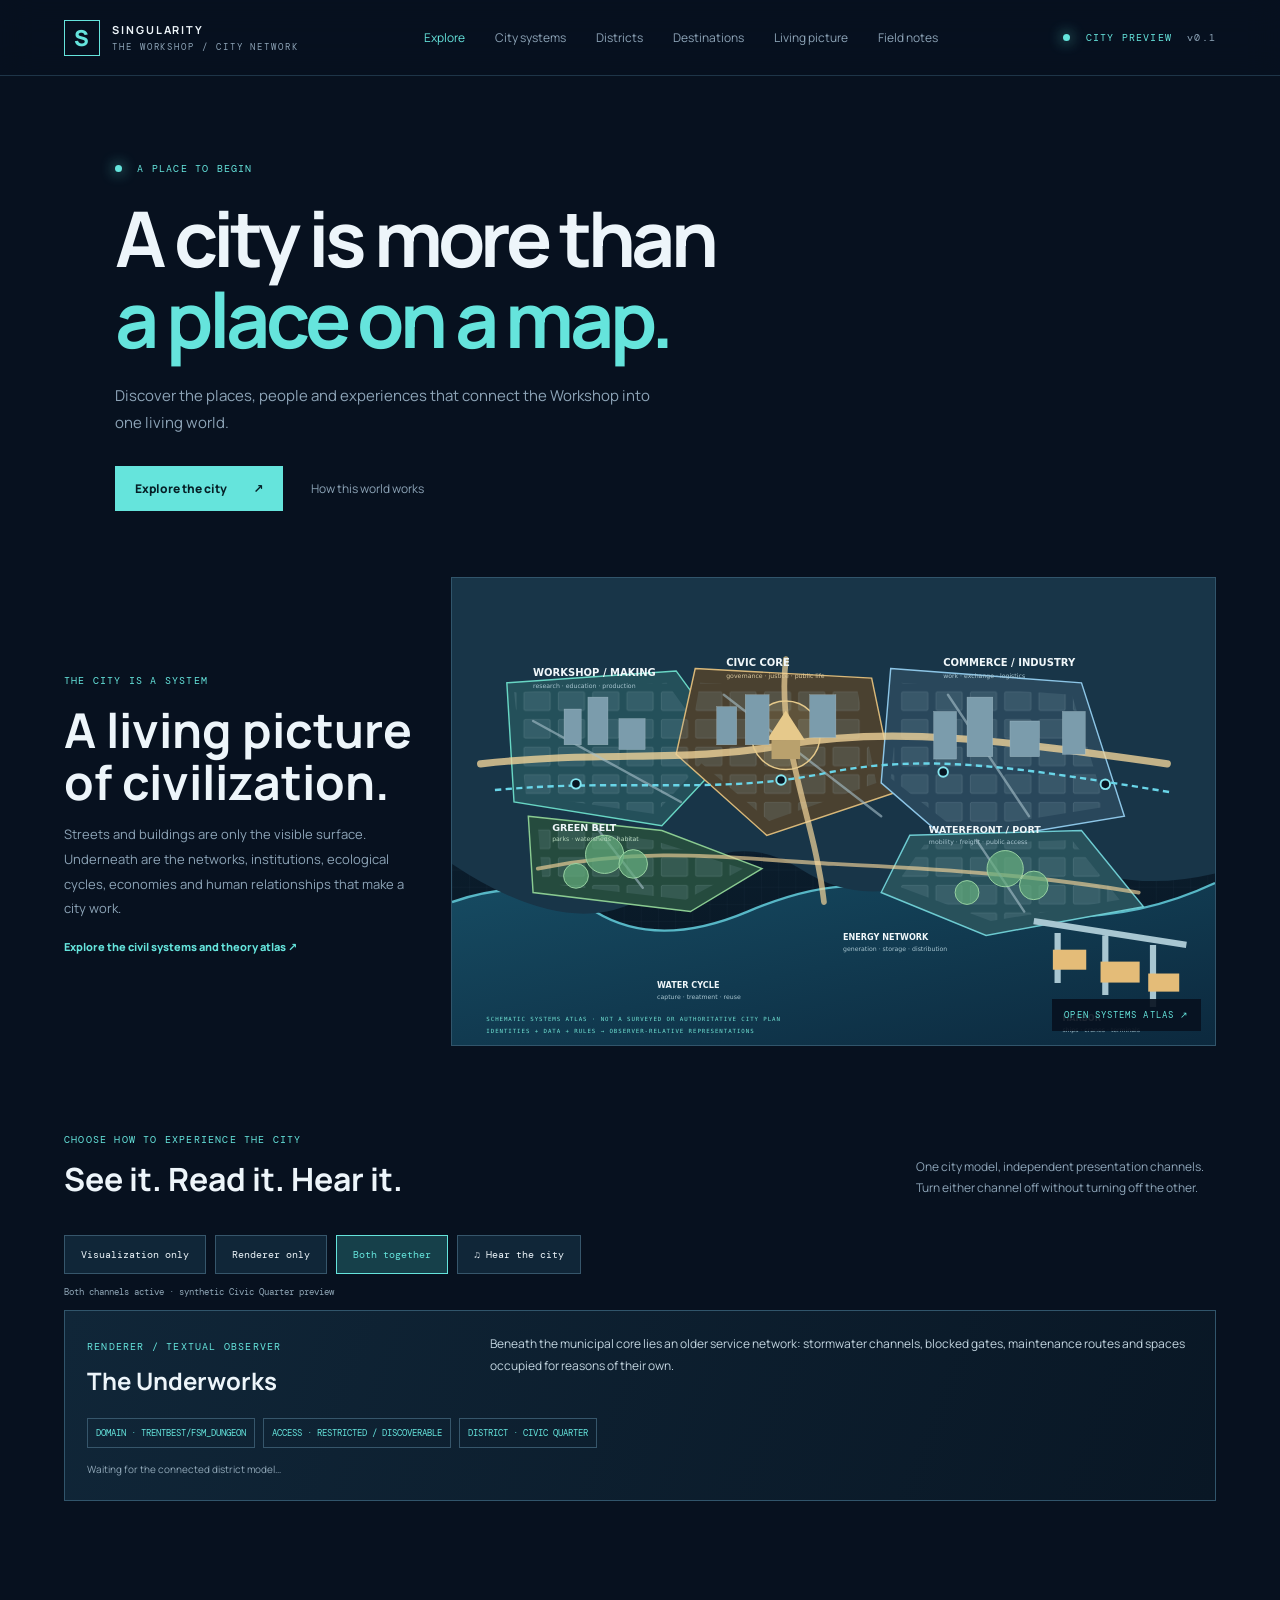
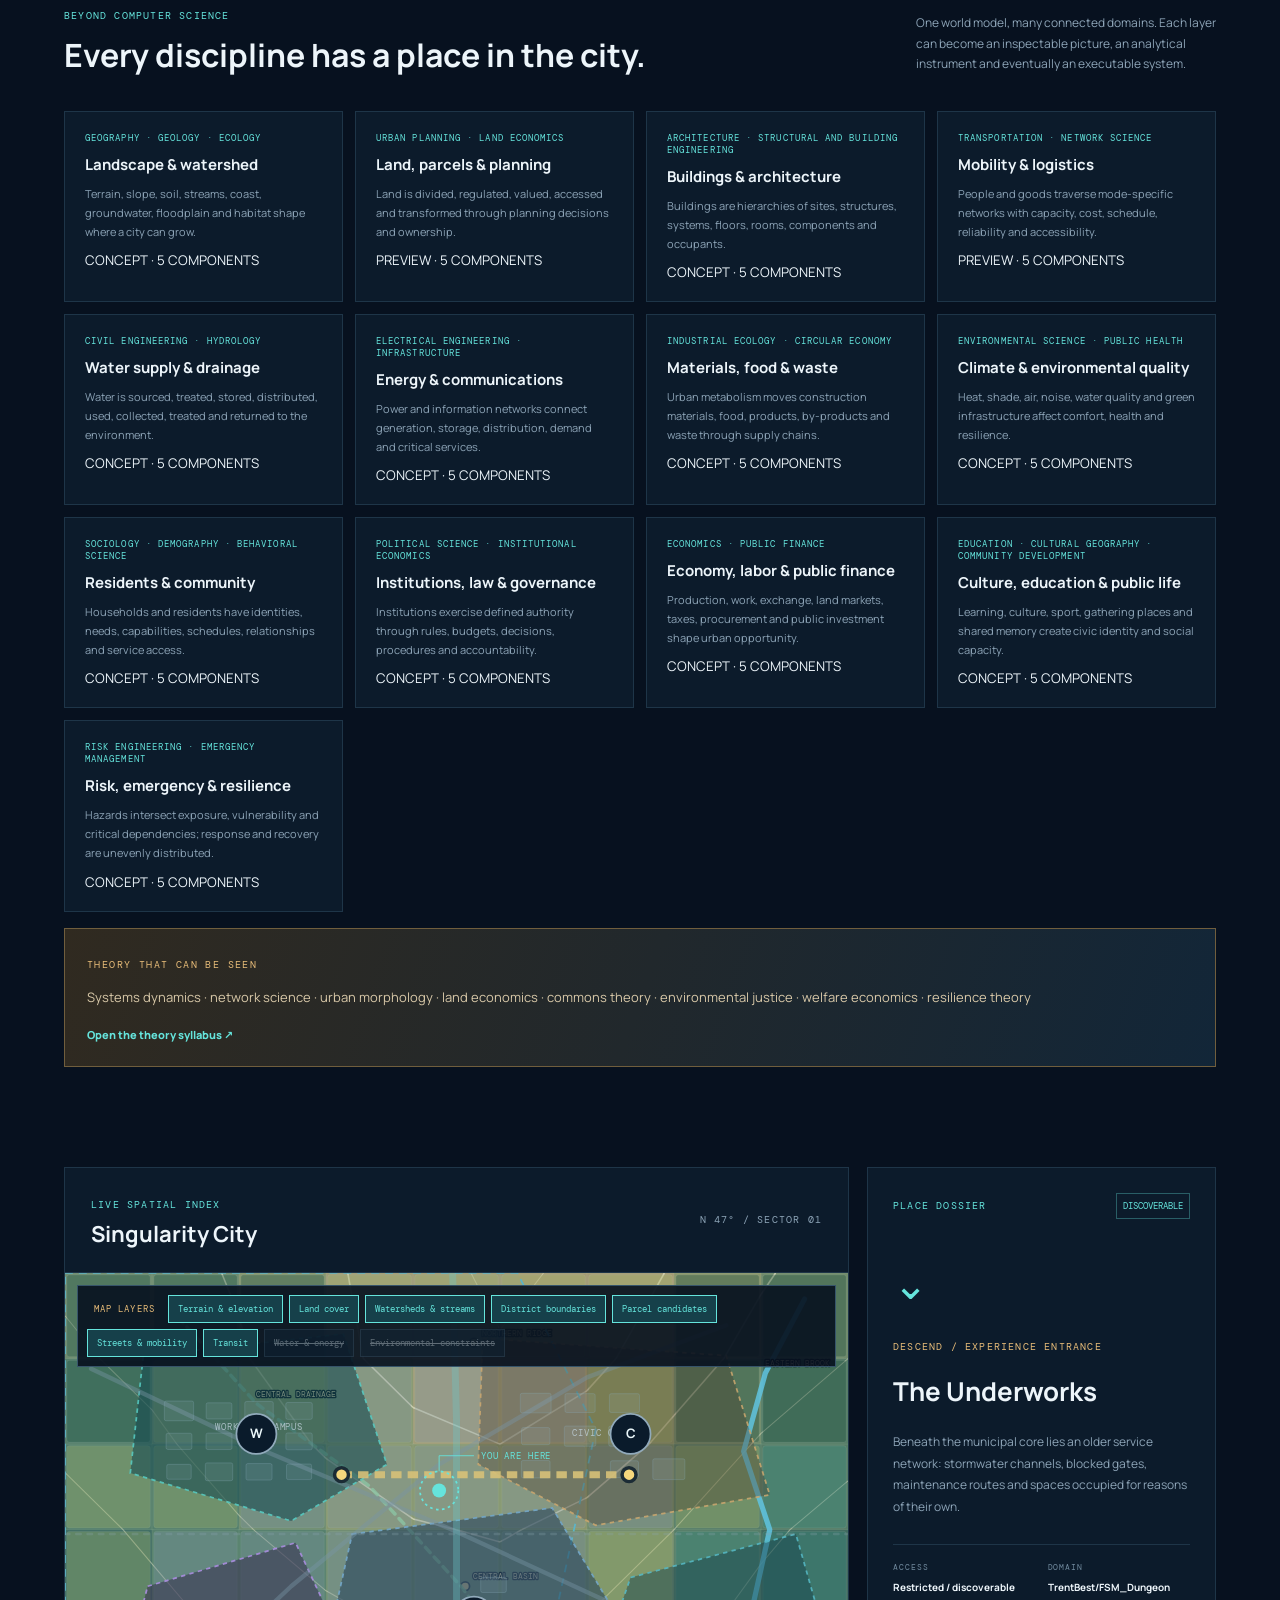
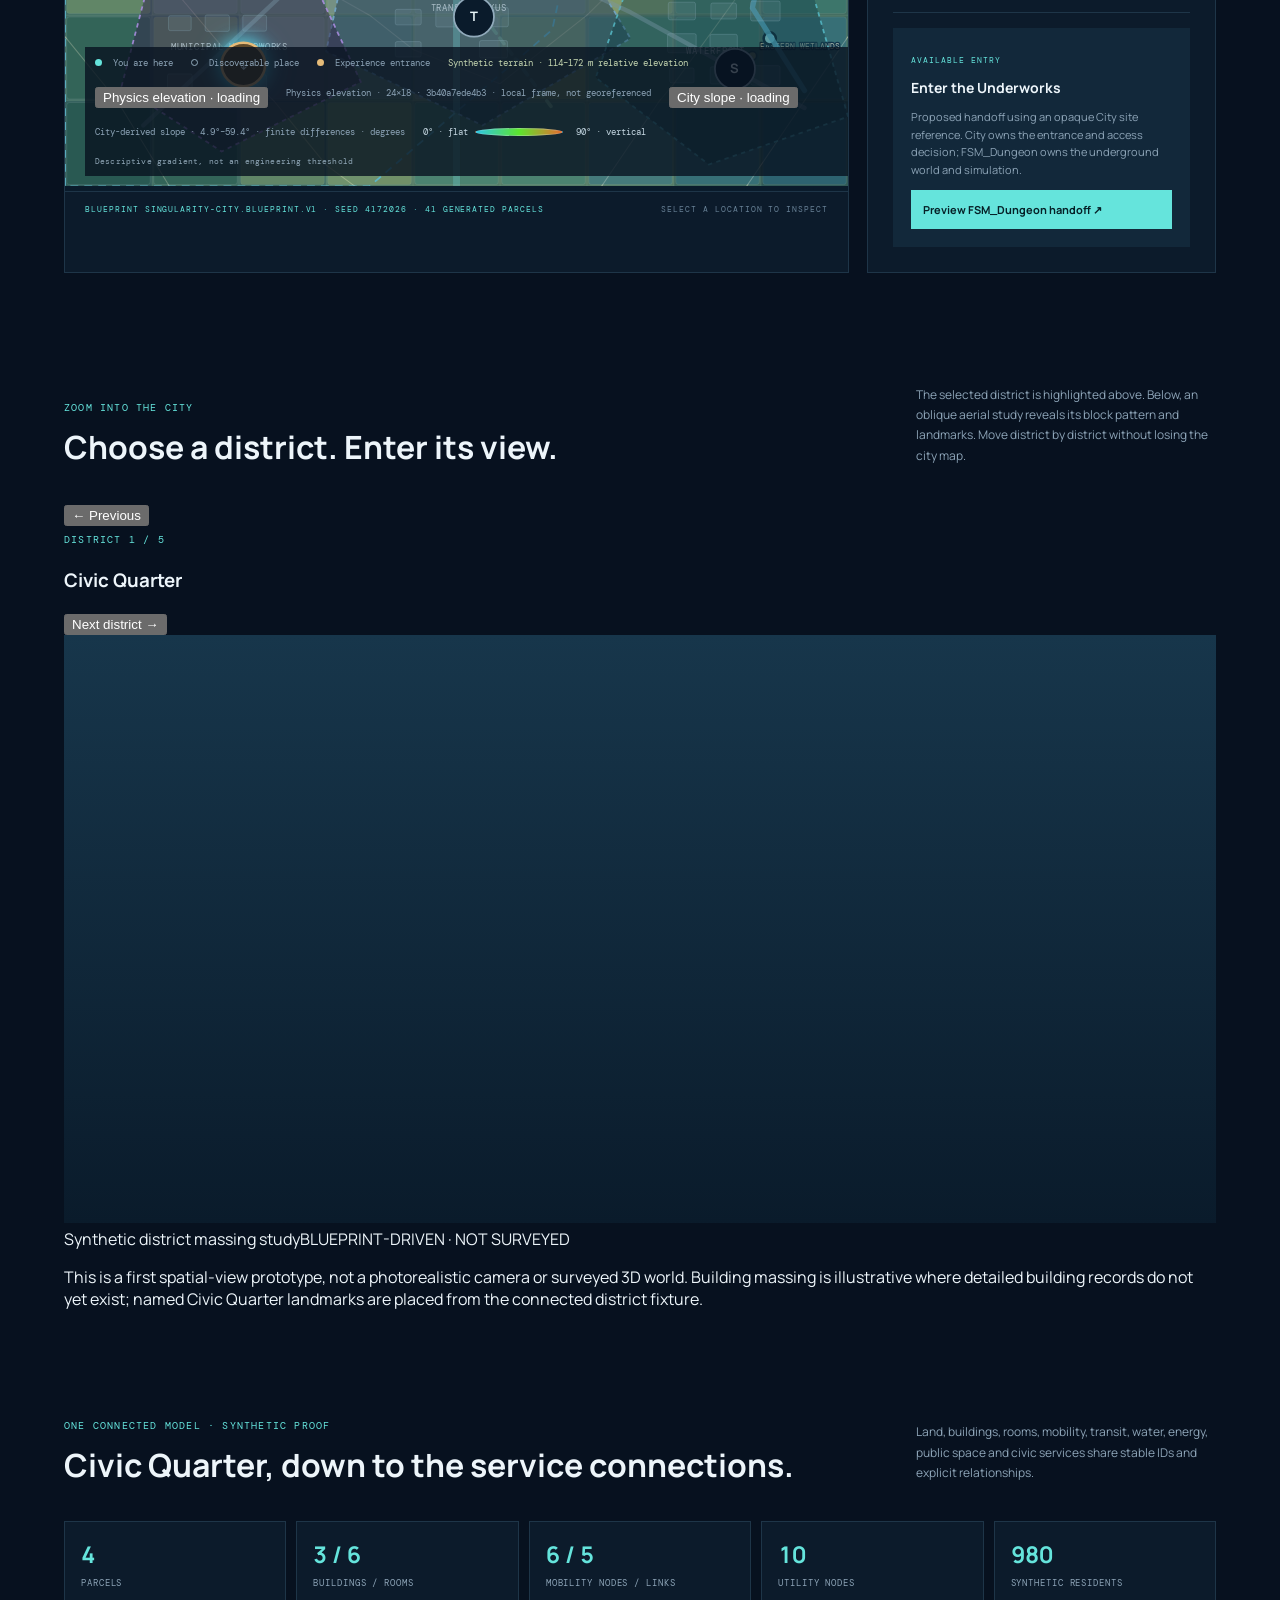
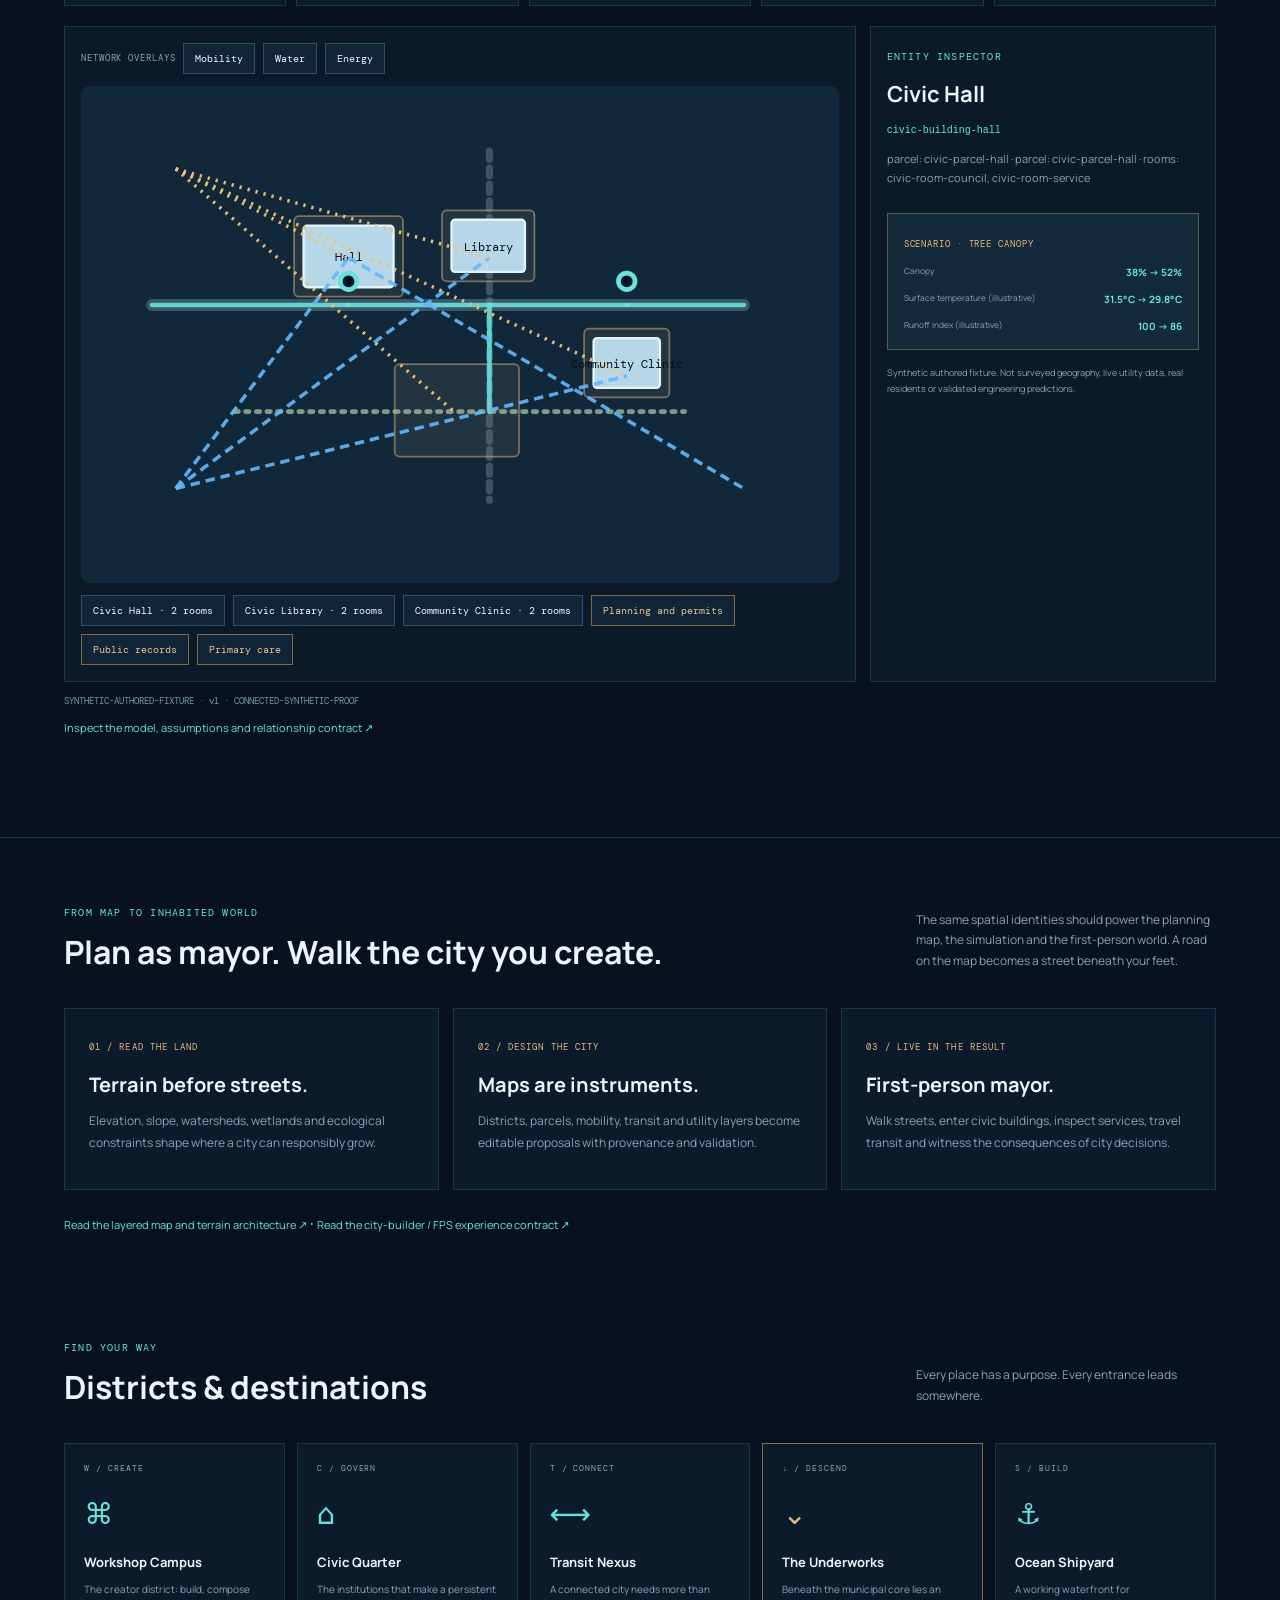
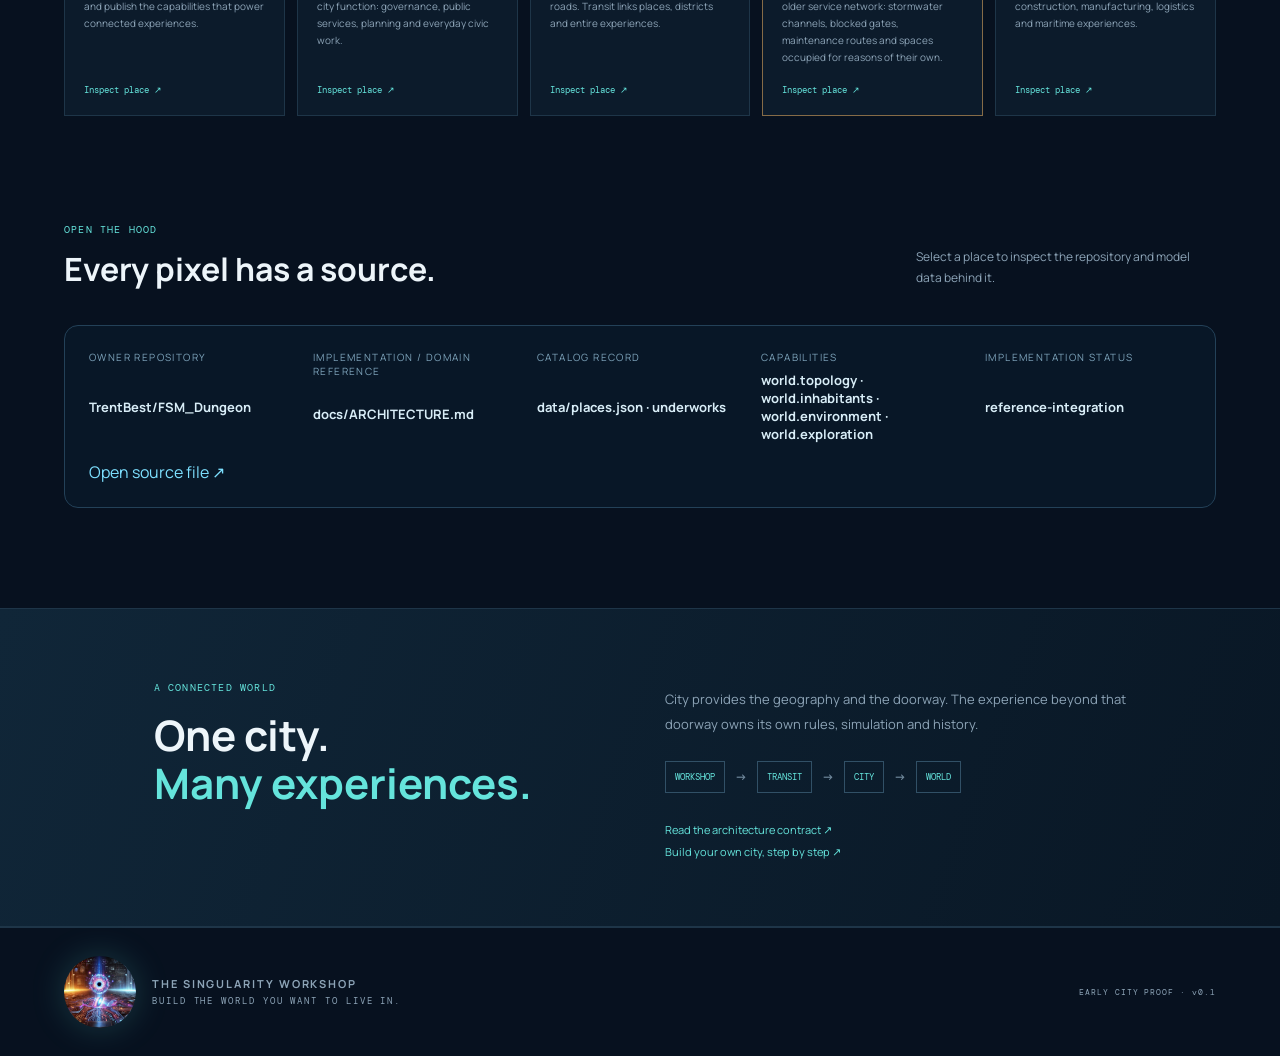
==== index.html @ a17009ef "Add district drill-down scene surface" ====
<!doctype html>
<html lang="en">
<head>
  <meta charset="utf-8">
  <meta name="viewport" content="width=device-width, initial-scale=1">
  <meta name="theme-color" content="#07111f">
  <meta name="description" content="Explore Singularity City: a living spatial front door to The Singularity Workshop.">
  <title>Singularity City | The Singularity Workshop</title>
  <link rel="stylesheet" href="assets/css/city.css">
</head>
<body>
  <header class="topbar">
    <a class="brand" href="#city" aria-label="Singularity City home">
      <span class="brand-mark">S</span><span><strong>SINGULARITY</strong><small>THE WORKSHOP / CITY NETWORK</small></span>
    </a>
    <nav aria-label="Primary navigation"><a class="active" href="#city">Explore</a><a href="#systems">City systems</a><a href="#districts">Districts</a><a href="#destinations">Destinations</a><a href="docs/LIVING_PICTURE.md">Living picture</a><a href="thinking.html">Field notes</a></nav>
    <div class="network-state"><i></i> CITY PREVIEW <span>v0.1</span></div>
  </header>

  <main id="city">
    <section class="hero">
      <div class="eyebrow"><span></span> A PLACE TO BEGIN</div>
      <h1>A city is more than<br><em>a place on a map.</em></h1>
      <p>Discover the places, people and experiences that connect the Workshop into one living world.</p>
      <div class="hero-actions"><a class="primary" href="#districts">Explore the city <b>↗</b></a><a class="quiet" href="#how-it-works">How this world works</a></div>
    </section>

    <section class="atlas-section" aria-labelledby="atlas-title">
      <div class="atlas-copy"><span class="eyebrow">THE CITY IS A SYSTEM</span><h2 id="atlas-title">A living picture of civilization.</h2><p>Streets and buildings are only the visible surface. Underneath are the networks, institutions, ecological cycles, economies and human relationships that make a city work.</p><a href="docs/CIVIL_SYSTEMS_AND_CITY_THEORY.md">Explore the civil systems and theory atlas ↗</a></div>
      <a class="atlas-art" href="assets/images/living-city-atlas.svg"><img src="assets/images/living-city-atlas.svg" alt="Conceptual systems atlas showing civic, workshop, commerce, greenbelt, waterfront, transit, water and energy systems"><span>OPEN SYSTEMS ATLAS ↗</span></a>
    </section>


    <section class="experience-console section" aria-labelledby="experience-title">
      <div class="section-heading"><div><span class="eyebrow">CHOOSE HOW TO EXPERIENCE THE CITY</span><h2 id="experience-title">See it. Read it. Hear it.</h2></div><p>One city model, independent presentation channels. Turn either channel off without turning off the other.</p></div>
      <div class="experience-controls" role="group" aria-label="Experience presentation mode">
        <button type="button" data-experience-mode="visualize" aria-pressed="false">Visualization only</button>
        <button type="button" data-experience-mode="renderer" aria-pressed="false">Renderer only</button>
        <button type="button" data-experience-mode="both" aria-pressed="true">Both together</button>
        <button type="button" id="city-audio-toggle" aria-pressed="false">♫ Hear the city</button>
      </div>
      <p class="experience-status" id="experience-status" aria-live="polite">Both channels active · synthetic Civic Quarter preview</p>
      <article class="renderer-output" id="renderer-output" aria-live="polite">
        <div><span class="eyebrow">RENDERER / TEXTUAL OBSERVER</span><h3 id="renderer-place-title">Central Arrival</h3></div>
        <p id="renderer-place-description">The Renderer describes the selected place and its relationships using the same City identities as the visual view.</p>
        <div class="renderer-facts"><span id="renderer-domain">DOMAIN · SINGULARITY CITY</span><span id="renderer-access">ACCESS · OPEN PUBLIC SPACE</span><span id="renderer-district">DISTRICT · CIVIC QUARTER</span></div>
        <p class="renderer-note" id="renderer-world-state">Waiting for the connected district model…</p>
      </article>
    </section>

    <section class="systems-section section" id="systems">
      <div class="section-heading"><div><span class="eyebrow">BEYOND COMPUTER SCIENCE</span><h2>Every discipline has a place in the city.</h2></div><p>One world model, many connected domains. Each layer can become an inspectable picture, an analytical instrument and eventually an executable system.</p></div>
      <div class="systems-grid" id="city-systems" aria-live="polite"><p>Loading city domain catalog…</p></div>
     <div class="theory-ribbon"><span>THEORY THAT CAN BE SEEN</span><p>Systems dynamics · network science · urban morphology · land economics · commons theory · environmental justice · welfare economics · resilience theory</p><a href="docs/CIVIL_SYSTEMS_AND_CITY_THEORY.md">Open the theory syllabus ↗</a></div>
    </section>

    <section class="city-layout" aria-label="City map and selected location">
      <div class="map-panel">
        <div class="map-head"><div><span class="eyebrow">LIVE SPATIAL INDEX</span><h2>Singularity City</h2></div><span class="map-coords">N 47° / SECTOR 01</span></div>
        <div class="map-canvas">
          <div class="map-grid"></div>
          <div class="map-layer-toolbar" id="map-layer-controls" aria-label="Toggle city map layers"><span>MAP LAYERS</span><button type="button" disabled>Loading layers…</button></div>
          <svg class="city-map" viewBox="0 0 900 590" role="img" aria-label="Illustrated map of Singularity City districts">
            <defs><pattern id="blocks" width="42" height="42" patternUnits="userSpaceOnUse"><path d="M0 0H42V42" fill="none" stroke="#254258" stroke-width="1"/></pattern></defs>
            <g id="terrain-layer"></g>
            <g id="land-cover-layer"></g>
            <g id="hydrology-layer"></g>
            <g id="hazards-layer"></g>
            <g id="physics-terrain-layer" aria-label="Imported Physics elevation overlay"></g>
            <g id="physics-slope-layer" aria-label="City-derived terrain slope overlay"></g>
            <g id="district-layer"></g>
            <g id="route-layer"></g>
            <g id="parcel-layer"></g>
            <g id="district-labels"></g>
            <g id="transit-layer"></g>
            <g id="utilities-layer"></g>
            <g id="place-markers"></g>
            <g class="you-are-here"><circle cx="430" cy="250" r="8"/><circle cx="430" cy="250" r="22"/><path d="M430 228V210H470"/><text x="478" y="214">YOU ARE HERE</text></g>
          </svg>
          <div class="map-legend"><span><i class="legend-you"></i> You are here</span><span><i class="legend-place"></i> Discoverable place</span><span><i class="legend-entry"></i> Experience entrance</span><span id="terrain-readout">Terrain · synthetic model</span><button id="physics-terrain-toggle" type="button" disabled>Physics elevation · loading</button><span id="physics-terrain-status">Waiting for Physics export</span><button id="physics-slope-toggle" type="button" disabled>City slope · loading</button><span id="physics-slope-status">Waiting for imported terrain</span><span class="slope-scale" aria-label="Slope color scale from 0 degrees flat to 90 degrees vertical"><span>0° · flat</span><i aria-hidden="true"></i><span>90° · vertical</span></span><span class="slope-note">Descriptive gradient, not an engineering threshold</span></div>
        </div>
        <div class="map-foot"><span id="map-generation">LOADING CITY BLUEPRINT…</span><span>SELECT A LOCATION TO INSPECT</span></div>
      </div>

      <aside class="location-panel" aria-live="polite">
        <div class="panel-top"><span class="eyebrow">PLACE DOSSIER</span><span class="status">DISCOVERABLE</span></div>
        <div class="place-icon" id="place-icon">⌖</div>
        <p class="place-type" id="place-type">CITY ORIENTATION</p>
        <h2 id="place-title">Central Arrival</h2>
        <p class="place-description" id="place-description">Your current position in the city. Choose a district marker to discover what lives beyond the next street.</p>
        <div class="place-facts"><div><small>ACCESS</small><strong id="place-access">Open public space</strong></div><div><small>DOMAIN</small><strong id="place-domain">Singularity City</strong></div></div>
        <div class="entry-card"><span class="eyebrow">AVAILABLE ENTRY</span><strong id="entry-title">City orientation</strong><p id="entry-description">Inspect the map and discover connected destinations.</p><button id="entry-action" type="button">Inspect destination <b>↗</b></button></div>
      </aside>
    </section>

    <section class="district-experience section" id="district-experience" aria-labelledby="district-experience-title">
      <div class="section-heading">
        <div><span class="eyebrow">ZOOM INTO THE CITY</span><h2 id="district-experience-title">Choose a district. Enter its view.</h2></div>
        <p>The selected district is highlighted above. Below, an oblique aerial study reveals its block pattern and landmarks. Move district by district without losing the city map.</p>
      </div>
      <div class="district-experience-toolbar">
        <button type="button" id="district-previous" aria-label="Previous district">← Previous</button>
        <div><span class="eyebrow" id="district-scene-index">DISTRICT 1 / 5</span><h3 id="district-scene-title">Civic Quarter</h3></div>
        <button type="button" id="district-next">Next district →</button>
      </div>
      <div class="district-scene-frame">
        <svg id="district-scene" viewBox="0 0 900 460" role="img" aria-labelledby="district-scene-title district-scene-description">
          <desc id="district-scene-description">An illustrative oblique aerial view of the selected district.</desc>
          <defs><linearGradient id="scene-sky" x1="0" y1="0" x2="0" y2="1"><stop offset="0" stop-color="#17364b"/><stop offset="1" stop-color="#0a1b2b"/></linearGradient></defs>
          <rect width="900" height="460" fill="url(#scene-sky)"/>
          <g id="district-scene-art"></g>
        </svg>
        <div class="district-scene-caption"><span id="district-scene-summary">Synthetic district massing study</span><span id="district-scene-provenance">BLUEPRINT-DRIVEN · NOT SURVEYED</span></div>
      </div>
      <p class="district-scene-note">This is a first spatial-view prototype, not a photorealistic camera or surveyed 3D world. Building massing is illustrative where detailed building records do not yet exist; named Civic Quarter landmarks are placed from the connected district fixture.</p>
    </section>

    <section class="district-proof section" id="connected-district">
      <div class="section-heading"><div><span class="eyebrow">ONE CONNECTED MODEL · SYNTHETIC PROOF</span><h2>Civic Quarter, down to the service connections.</h2></div><p>Land, buildings, rooms, mobility, transit, water, energy, public space and civic services share stable IDs and explicit relationships.</p></div>
      <div class="district-metrics" id="district-metrics"></div>
      <div class="district-workbench">
        <div class="district-map-wrap">
          <div class="district-layer-controls"><span>NETWORK OVERLAYS</span><button type="button" data-district-layer="mobility" aria-pressed="true">Mobility</button><button type="button" data-district-layer="water" aria-pressed="true">Water</button><button type="button" data-district-layer="energy" aria-pressed="true">Energy</button></div>
          <svg class="district-map" viewBox="0 0 640 420" role="img" aria-label="Connected synthetic Civic Quarter plan with parcels, civic buildings, street graph and water and energy networks">
            <rect x="0" y="0" width="640" height="420" rx="12" class="district-map-ground"/>
            <g id="district-streets"></g><g id="district-parcels"></g><g id="district-buildings"></g><g id="district-networks"></g><g id="district-stops"></g>
          </svg>
          <div class="district-entity-list" id="district-entities"></div>
        </div>
        <aside class="district-inspector"><span class="eyebrow">ENTITY INSPECTOR</span><h3 id="district-inspector-title">Loading district…</h3><code id="district-inspector-id">—</code><p id="district-inspector-links">Resolving relationships…</p><div class="district-scenario"><span>SCENARIO · TREE CANOPY</span><div><small>Canopy</small><strong id="scenario-canopy">—</strong></div><div><small>Surface temperature (illustrative)</small><strong id="scenario-temperature">—</strong></div><div><small>Runoff index (illustrative)</small><strong id="scenario-runoff">—</strong></div></div><p class="district-disclaimer">Synthetic authored fixture. Not surveyed geography, live utility data, real residents or validated engineering predictions.</p>
        </aside>
      </div>
      <p class="district-model-status" id="district-model-status">LOADING CONNECTED DISTRICT MODEL…</p>
      <a class="district-doc-link" href="docs/CIVIC_QUARTER_VERTICAL_SLICE.md">Inspect the model, assumptions and relationship contract ↗</a>
    </section>

    <section class="city-builder-intro section" id="city-builder">
      <div class="section-heading"><div><span class="eyebrow">FROM MAP TO INHABITED WORLD</span><h2>Plan as mayor. Walk the city you create.</h2></div><p>The same spatial identities should power the planning map, the simulation and the first-person world. A road on the map becomes a street beneath your feet.</p></div>
      <div class="builder-pillars"><article><b>01 / READ THE LAND</b><h3>Terrain before streets.</h3><p>Elevation, slope, watersheds, wetlands and ecological constraints shape where a city can responsibly grow.</p></article><article><b>02 / DESIGN THE CITY</b><h3>Maps are instruments.</h3><p>Districts, parcels, mobility, transit and utility layers become editable proposals with provenance and validation.</p></article><article><b>03 / LIVE IN THE RESULT</b><h3>First-person mayor.</h3><p>Walk streets, enter civic buildings, inspect services, travel transit and witness the consequences of city decisions.</p></article></div>
      <a class="district-doc-link" href="docs/MAPS_AS_CITY_DATA.md">Read the layered map and terrain architecture ↗</a> · <a class="district-doc-link" href="docs/CITY_BUILDER_AND_FIRST_PERSON_EXPERIENCE.md">Read the city-builder / FPS experience contract ↗</a>
    </section>

    <section class="section" id="districts">
      <div class="section-heading"><div><span class="eyebrow">FIND YOUR WAY</span><h2>Districts & destinations</h2></div><p>Every place has a purpose. Every entrance leads somewhere.</p></div>
      <div class="destination-grid" id="destinations" aria-live="polite"></div>
    </section>

    <section class="provenance section" id="provenance"><div class="section-heading"><div><span class="eyebrow">OPEN THE HOOD</span><h2>Every pixel has a source.</h2></div><p>Select a place to inspect the repository and model data behind it.</p></div><div class="provenance-card"><div><small>OWNER REPOSITORY</small><strong id="source-repository">—</strong></div><div><small>IMPLEMENTATION / DOMAIN REFERENCE</small><strong id="source-path">—</strong></div><div><small>CATALOG RECORD</small><strong id="source-manifest">—</strong></div><div><small>CAPABILITIES</small><strong id="source-capabilities">—</strong></div><div><small>IMPLEMENTATION STATUS</small><strong id="source-status">—</strong></div><a id="source-link" href="https://github.com/TrentBest/TheSingularityWorkshop.SingularityCity">Open source file ↗</a></div></section>

    <section class="how" id="how-it-works"><div><span class="eyebrow">A CONNECTED WORLD</span><h2>One city.<br><em>Many experiences.</em></h2></div><div class="how-copy"><p>City provides the geography and the doorway. The experience beyond that doorway owns its own rules, simulation and history.</p><div class="flow"><span>WORKSHOP</span><b>→</b><span>TRANSIT</span><b>→</b><span>CITY</span><b>→</b><span>WORLD</span></div><a href="docs/ARCHITECTURE.md">Read the architecture contract ↗</a><br><a href="docs/BUILD_YOUR_CITY.md">Build your own city, step by step ↗</a></div></section>
  </main>

  <footer class="city-footer"><div class="brand"><img class="workshop-avatar" src="assets/images/singularity-workshop-avatar.svg" width="72" height="72" alt="The Singularity Workshop animated identity"><span><strong>THE SINGULARITY WORKSHOP</strong><small>BUILD THE WORLD YOU WANT TO LIVE IN.</small></span></div><span>EARLY CITY PROOF · v0.1</span></footer>
  <dialog id="entry-dialog"><button class="dialog-close" aria-label="Close" type="button">×</button><span class="eyebrow">EXPERIENCE HANDOFF PREVIEW</span><h2 id="dialog-title">Destination</h2><p id="dialog-copy"></p><div class="dialog-note">This is a local navigation fixture. A live transition will be handled by the host and owning experience repository.</div><button class="dialog-confirm" type="button">Understood</button></dialog>
  <script type="module" src="assets/js/city.js"></script>
  <script type="module" src="assets/js/physics-terrain-overlay.mjs"></script>
  <script type="module" src="assets/js/city-experience.mjs"></script>
</body>
</html>
---- assets/css/city.css ----
@import url('https://fonts.googleapis.com/css2?family=DM+Mono:wght@400;500&family=Manrope:wght@400;500;600;700;800&display=swap');
:root{color-scheme:dark;--bg:#07111f;--panel:#0c1b2b;--line:#1e3548;--muted:#8da4b7;--text:#edf5fa;--cyan:#65e4dc;--gold:#e6bb78}
*{box-sizing:border-box}html{scroll-behavior:smooth}body{margin:0;background:var(--bg);color:var(--text);font-family:Manrope,system-ui,sans-serif}a{color:inherit;text-decoration:none}.topbar{height:76px;border-bottom:1px solid var(--line);display:flex;align-items:center;justify-content:space-between;padding:0 clamp(20px,5vw,84px);gap:28px;background:#07111feF;position:sticky;top:0;z-index:5;backdrop-filter:blur(16px)}.brand{display:flex;align-items:center;gap:12px;letter-spacing:.12em}.brand-mark{display:grid;place-items:center;width:36px;height:36px;border:1px solid var(--cyan);color:var(--cyan);font-size:22px;font-weight:800}.brand strong,.brand small{display:block}.brand strong{font-size:11px}.brand small{font:9px 'DM Mono',monospace;color:var(--muted);margin-top:4px}.topbar nav{display:flex;gap:30px;font-size:12px;color:var(--muted)}.topbar nav a:hover,.topbar nav .active{color:var(--cyan)}.network-state,.eyebrow,.map-coords,.map-foot,.card-number,.place-type,.place-facts small,footer>span{font:10px 'DM Mono',monospace;letter-spacing:.12em}.network-state{color:var(--cyan);white-space:nowrap}.network-state i,.eyebrow span{display:inline-block;width:7px;height:7px;background:var(--cyan);border-radius:50%;margin-right:8px;box-shadow:0 0 14px var(--cyan)}.network-state span{color:var(--muted);margin-left:8px}.hero{padding:86px clamp(20px,9vw,150px) 66px;max-width:1500px;margin:auto}.eyebrow{color:var(--cyan)}.hero h1{font-size:clamp(42px,6vw,78px);line-height:1.06;letter-spacing:-.055em;margin:22px 0}.hero h1 em,.how h2 em{font-style:normal;color:var(--cyan)}.hero p{max-width:540px;color:var(--muted);line-height:1.8;font-size:15px}.hero-actions{display:flex;align-items:center;gap:28px;margin-top:30px;font-size:12px}.primary{background:var(--cyan);color:#062027;padding:14px 20px;font-weight:800}.primary b{margin-left:24px}.quiet{color:var(--muted)}.city-layout{max-width:1400px;margin:0 auto;padding:0 clamp(20px,5vw,70px);display:grid;grid-template-columns:minmax(0,1.8fr) minmax(280px,.8fr);gap:18px}.map-panel,.location-panel{border:1px solid var(--line);background:var(--panel)}.map-head{display:flex;align-items:center;justify-content:space-between;padding:23px 26px;border-bottom:1px solid var(--line)}.map-head h2{margin:6px 0 0;font-size:22px}.map-coords{color:var(--muted)}.map-canvas{position:relative;min-height:430px;overflow:hidden;background:radial-gradient(ellipse at 48% 45%,#132c3b 0,#0a1b2b 65%)}.map-grid{position:absolute;inset:0;background-image:linear-gradient(#25425833 1px,transparent 1px),linear-gradient(90deg,#25425833 1px,transparent 1px);background-size:34px 34px;mask-image:linear-gradient(transparent,#000 12%,#000 88%,transparent)}.city-map{position:relative;width:100%;height:100%;min-height:430px}.river{fill:none;stroke:#1d6170;stroke-width:35;opacity:.45}.artery{fill:none;stroke:#648497;stroke-width:7;opacity:.4}.district-shape{stroke-width:2;stroke-dasharray:5 5;opacity:.88}.workshop{fill:#174b51aa;stroke:#53c8c0}.civic{fill:#4d3e2b66;stroke:#c9a56d}.transit{fill:#27445caa;stroke:#70a5ca}.underworks{fill:#352b4e99;stroke:#aa8be1}.waterfront{fill:#17434c88;stroke:#53b6c3}.map-label{font:11px 'DM Mono',monospace;letter-spacing:1.5px;fill:#b8cbd6;opacity:.8}.map-point{cursor:pointer}.map-point circle{fill:#0a1b2b;stroke:#91aabb;stroke-width:2;transition:.2s}.map-point text{font: bold 15px Manrope;fill:#eaf7fa;text-anchor:middle}.map-point:hover circle,.map-point:focus circle,.map-point.selected circle{fill:#15565b;stroke:var(--cyan);stroke-width:3;filter:drop-shadow(0 0 9px #65e4dc88)}.map-point.featured circle{stroke:var(--gold)}.map-point.featured:hover circle,.map-point.featured.selected circle{fill:#604b2b;stroke:var(--gold)}.you-are-here circle:first-child{fill:var(--cyan)}.you-are-here circle:nth-child(2){fill:none;stroke:var(--cyan);stroke-width:2;stroke-dasharray:3 4;animation:pulse 3s infinite}.you-are-here path{stroke:var(--cyan);fill:none}.you-are-here text{font:10px 'DM Mono';fill:var(--cyan);letter-spacing:1px}@keyframes pulse{50%{opacity:.25;transform:scale(1.18);transform-origin:430px 250px}}.map-legend{position:absolute;bottom:15px;left:20px;display:flex;gap:18px;flex-wrap:wrap;color:var(--muted);font:9px 'DM Mono';background:#07111fc9;padding:10px}.map-legend i{display:inline-block;width:7px;height:7px;border-radius:50%;margin-right:6px}.legend-you{background:var(--cyan)}.legend-place{border:1px solid #91aabb}.legend-entry{background:var(--gold)}.map-foot{display:flex;justify-content:space-between;padding:12px 20px;color:#688196;border-top:1px solid var(--line);font-size:8px}.location-panel{padding:25px;display:flex;flex-direction:column}.panel-top{display:flex;justify-content:space-between;align-items:center}.status{font:9px 'DM Mono';color:var(--cyan);border:1px solid #65e4dc55;padding:6px}.place-icon{font-size:42px;color:var(--cyan);margin:35px 0 18px}.place-type{color:var(--gold)}.location-panel h2{font-size:26px;margin:10px 0}.place-description{font-size:12px;color:var(--muted);line-height:1.8;min-height:66px}.place-facts{display:grid;grid-template-columns:1fr 1fr;gap:12px;border-top:1px solid var(--line);border-bottom:1px solid var(--line);padding:17px 0;margin:15px 0}.place-facts small,.place-facts strong{display:block}.place-facts small{color:#718a9e;margin-bottom:8px;font-size:8px}.place-facts strong{font-size:10px;line-height:1.5}.entry-card{margin-top:auto;background:#12283a;padding:18px}.entry-card .eyebrow{font-size:8px}.entry-card strong{display:block;margin:10px 0;font-size:14px}.entry-card p{font-size:11px;color:var(--muted);line-height:1.6}.entry-card button,.dialog-confirm{width:100%;border:0;background:var(--cyan);color:#062027;font:700 11px Manrope;padding:12px;cursor:pointer;text-align:left}.entry-card button b{float:right}.section{max-width:1400px;margin:100px auto;padding:0 clamp(20px,5vw,70px)}.section-heading{display:flex;justify-content:space-between;align-items:end;margin-bottom:25px}.section-heading h2{font-size:32px;margin:9px 0}.section-heading p{max-width:300px;color:var(--muted);font-size:12px;line-height:1.7}.destination-grid{display:grid;grid-template-columns:repeat(5,1fr);gap:12px}.destination-card{background:#0c1b2b;border:1px solid var(--line);padding:19px;text-align:left;color:var(--text);min-height:225px;display:flex;flex-direction:column;cursor:pointer;font-family:inherit;transition:.2s}.destination-card:hover,.destination-card:focus{transform:translateY(-4px);border-color:var(--cyan);background:#102638}.featured-card{border-color:#856b47}.card-number{font-size:8px;color:var(--muted)}.card-symbol{font-size:29px;color:var(--cyan);margin:20px 0}.featured-card .card-symbol{color:var(--gold)}.destination-card strong{font-size:13px}.destination-card>span:nth-of-type(3){font-size:10px;line-height:1.7;color:var(--muted);margin:10px 0 18px}.destination-card>b{font:9px 'DM Mono';color:var(--cyan);margin-top:auto}.how{border-top:1px solid var(--line);border-bottom:1px solid var(--line);padding:65px clamp(20px,12vw,180px);display:grid;grid-template-columns:1fr 1fr;gap:50px;background:linear-gradient(110deg,#102638,#091725)}.how h2{font-size:42px;line-height:1.15;margin:15px 0}.how-copy p{font-size:13px;color:var(--muted);line-height:1.9}.flow{display:flex;gap:10px;align-items:center;flex-wrap:wrap;margin:24px 0}.flow span{font:9px 'DM Mono';border:1px solid #315066;padding:9px;color:var(--cyan)}.flow b{color:#718a9e;font-size:12px}.how-copy>a{font-size:11px;color:var(--cyan)}footer{display:flex;justify-content:space-between;align-items:center;padding:28px clamp(20px,5vw,84px);color:var(--muted)}footer>span{font-size:8px}dialog{width:min(460px,calc(100% - 32px));background:#102638;color:var(--text);border:1px solid #416075;padding:30px;box-shadow:0 20px 100px #000b}dialog::backdrop{background:#02070dcc;backdrop-filter:blur(5px)}dialog h2{font-size:25px;margin:18px 0 8px}dialog p{font-size:12px;color:var(--muted);line-height:1.8}.dialog-close{float:right;background:none;border:0;color:var(--muted);font-size:24px;cursor:pointer}.dialog-note{font-size:10px;color:#9cb4c5;background:#0a1b2b;padding:12px;margin:18px 0}.dialog-confirm{text-align:center}@media(max-width:1050px){.destination-grid{grid-template-columns:repeat(3,1fr)}.city-layout{grid-template-columns:1fr}.location-panel{min-height:420px}}@media(max-width:700px){.topbar{height:auto;min-height:68px;flex-wrap:wrap;padding:14px 18px}.topbar nav{order:3;width:100%;overflow:auto;padding:8px 0;gap:20px}.network-state{font-size:8px}.hero{padding-top:58px}.map-canvas,.city-map{min-height:330px}.map-label{font-size:9px}.map-legend{font-size:7px;gap:9px}.destination-grid{grid-template-columns:repeat(2,1fr)}.section-heading{display:block}.how{grid-template-columns:1fr;gap:10px;padding-top:45px;padding-bottom:45px}footer{gap:20px;align-items:flex-start;flex-direction:column}}@media(max-width:420px){.destination-grid{grid-template-columns:1fr}.map-foot{font-size:7px}.map-coords{font-size:8px}}

/* The map is a live projection of data/places.json, not a static illustration. */
.map-point{cursor:pointer;transform-box:fill-box;transform-origin:center;transition:filter .2s ease,opacity .2s ease}
.map-point circle{transition:stroke .2s ease,fill .2s ease,r .2s ease}
.map-point:hover,.map-point:focus-visible,.map-point.selected{filter:drop-shadow(0 0 12px rgba(78,211,255,.85))}
.map-point.selected circle{fill:#174d69;stroke:#8ce8ff;stroke-width:3}
.map-point:focus-visible{outline:none}
.provenance-card{display:grid;grid-template-columns:repeat(auto-fit,minmax(190px,1fr));gap:18px;padding:24px;border:1px solid #234158;background:rgba(9,25,42,.8);border-radius:14px}
.provenance-card div{display:grid;gap:7px;min-width:0}
.provenance-card small{color:#7ea4bb;font-size:10px;letter-spacing:.14em}
.provenance-card strong{color:#d8edf7;font-size:13px;overflow-wrap:anywhere}
.provenance-card a{color:#7de0ff;align-self:end}

/* Declarative city blueprint projection. */
.generated-route{fill:none;stroke:#7893a5;stroke-width:5;stroke-linecap:round;stroke-linejoin:round;opacity:.42;pointer-events:none}
.route-transit{stroke:#6ac8c9;stroke-width:8;opacity:.34}.route-local{stroke:#8aa0ad;stroke-width:3;stroke-dasharray:5 8;opacity:.28}
.generated-parcel{fill:#b5d0d51a;stroke:#8aaab855;stroke-width:1;pointer-events:none}
#district-labels{pointer-events:none}#district-labels .map-label{font:10px 'DM Mono',monospace;letter-spacing:1px;fill:#c0d1db;opacity:.8}
.map-foot #map-generation{color:#65e4dc}

.generated-parcel{pointer-events:all;cursor:pointer;transition:fill .15s,stroke .15s}
.generated-parcel:hover,.generated-parcel:focus{fill:#65e4dc55;stroke:#65e4dc;stroke-width:2;outline:none}

/* Living-picture atlas and multi-domain city knowledge. */
.atlas-section{max-width:1400px;margin:0 auto 80px;padding:0 clamp(20px,5vw,70px);display:grid;grid-template-columns:minmax(250px,.7fr) minmax(0,1.5fr);gap:30px;align-items:center}
.atlas-copy h2{font-size:clamp(30px,4vw,48px);line-height:1.08;margin:15px 0}
.atlas-copy p{color:var(--muted);font-size:13px;line-height:1.9}
.atlas-copy>a,.theory-ribbon>a{color:var(--cyan);font-size:11px;font-weight:800}
.atlas-art{display:block;position:relative;border:1px solid #31556b;background:#091725;overflow:hidden}
.atlas-art img{display:block;width:100%;height:auto;transition:transform .35s}
.atlas-art:hover img{transform:scale(1.025)}
.atlas-art span{position:absolute;right:14px;bottom:14px;background:#07111fe8;color:var(--cyan);padding:10px 12px;font:9px 'DM Mono',monospace;letter-spacing:.12em}
.systems-section{margin-top:0}
.systems-grid{display:grid;grid-template-columns:repeat(4,minmax(0,1fr));gap:12px}
.systems-grid a{min-height:160px;padding:20px;background:#0c1b2b;border:1px solid var(--line);display:flex;flex-direction:column;gap:10px;transition:border-color .2s,transform .2s}
.systems-grid a:hover{border-color:var(--cyan);transform:translateY(-3px)}
.systems-grid b{font:9px 'DM Mono',monospace;color:var(--cyan);letter-spacing:.12em}
.systems-grid strong{font-size:15px}
.systems-grid span{font-size:11px;line-height:1.7;color:var(--muted)}
.theory-ribbon{margin-top:16px;padding:22px;border:1px solid #705e3d;background:linear-gradient(110deg,#302a20,#122638)}
.theory-ribbon>span{font:10px 'DM Mono',monospace;color:var(--gold);letter-spacing:.14em}
.theory-ribbon p{font-size:13px;line-height:1.8;color:#d8c8a8}
@media(max-width:900px){.atlas-section{grid-template-columns:1fr}.systems-grid{grid-template-columns:repeat(2,minmax(0,1fr))}}
@media(max-width:520px){.systems-grid{grid-template-columns:1fr}.atlas-section{margin-bottom:50px}}

/* Connected Civic Quarter proof: all layers project from one typed district model. */
.district-proof{margin-top:80px}
.district-metrics{display:grid;grid-template-columns:repeat(5,minmax(0,1fr));gap:10px;margin:20px 0}
.district-metric{padding:16px;border:1px solid var(--line);background:#0c1b2b;display:grid;gap:7px}
.district-metric strong{font-size:23px;color:var(--cyan);font-variant-numeric:tabular-nums}
.district-metric small,.district-layer-controls span{font:9px 'DM Mono',monospace;color:var(--muted);letter-spacing:.1em}
.district-workbench{display:grid;grid-template-columns:minmax(0,1.6fr) minmax(250px,.7fr);gap:14px}
.district-map-wrap,.district-inspector{border:1px solid var(--line);background:#0a1a29;padding:16px;min-width:0}
.district-map{display:block;width:100%;height:auto;background:#10283a;border-radius:8px}
.district-map-ground{fill:#10283a}
.district-street{fill:none;stroke:#708b9c;stroke-width:10;stroke-linecap:round;opacity:.45}
.district-street-local{stroke-width:6;stroke-dasharray:7 7}
.district-street-pedestrian{stroke:#9cba9b;stroke-width:4;stroke-dasharray:3 6;opacity:.8}
.district-parcel{fill:#d2b17b16;stroke:#d2b17b88;stroke-width:1.5}
.district-building{fill:#b6d7e7;stroke:#e4f4fc;stroke-width:2;cursor:pointer}
.district-building:hover{fill:#65e4dc;stroke:#fff}
.district-building-label{font:10px 'DM Mono',monospace;fill:#07111f;pointer-events:none}
.district-network-mobility{stroke:#65e4dc;stroke-width:4;stroke-linecap:round;opacity:.9}
.district-network-water{stroke:#62b9ff;stroke-width:3;stroke-dasharray:8 5;opacity:.9}
.district-network-energy{stroke:#efc36e;stroke-width:3;stroke-dasharray:2 5;opacity:.95}
.district-stop{fill:#07111f;stroke:#65e4dc;stroke-width:4}
.network-hidden{display:none}
.district-layer-controls{display:flex;align-items:center;gap:8px;flex-wrap:wrap;margin-bottom:12px}
.district-layer-controls button,.district-entity{background:#102638;border:1px solid #315066;color:var(--text);padding:8px 11px;font:10px 'DM Mono',monospace;cursor:pointer}
.district-layer-controls button[aria-pressed="false"]{opacity:.4;text-decoration:line-through}
.district-entity-list{display:flex;gap:8px;flex-wrap:wrap;margin-top:12px}
.district-entity.service{border-color:#806b45;color:#e6c58d}
.district-inspector h3{font-size:22px;margin:14px 0 7px}
.district-inspector code{font-size:10px;color:var(--cyan);overflow-wrap:anywhere}
.district-inspector>p{font-size:11px;line-height:1.8;color:var(--muted)}
.district-scenario{margin-top:25px;padding:16px;background:#132a3b;border:1px solid #4f634f}
.district-scenario>span{font:9px 'DM Mono',monospace;color:var(--gold);letter-spacing:.1em}
.district-scenario>div{display:flex;justify-content:space-between;gap:10px;padding-top:13px;font-size:10px}
.district-scenario small{color:var(--muted)}
.district-scenario strong{color:var(--cyan);white-space:nowrap}
.district-inspector .district-disclaimer{font-size:9px;margin-top:15px}
.district-model-status{font:9px 'DM Mono',monospace;color:#7896a9;margin:13px 0 8px}
.district-doc-link{font-size:11px;color:var(--cyan)}
@media(max-width:900px){.district-workbench{grid-template-columns:1fr}.district-metrics{grid-template-columns:repeat(3,1fr)}}
@media(max-width:520px){.district-metrics{grid-template-columns:repeat(2,1fr)}.district-metric strong{font-size:18px}}

/* Terrain-first map stack: every toggle is a projection of a versioned data layer. */
.map-layer-toolbar{position:absolute;z-index:2;top:12px;left:12px;right:12px;display:flex;gap:6px;align-items:center;flex-wrap:wrap;padding:9px;background:#07111fe8;border:1px solid #36546a}
.map-layer-toolbar>span{font:9px 'DM Mono',monospace;color:var(--gold);letter-spacing:.12em;margin:0 7px}
.map-layer-toolbar button{border:1px solid #36546a;background:#102638;color:#c6d8e3;padding:7px 9px;font:9px 'DM Mono',monospace;cursor:pointer}
.map-layer-toolbar button[aria-pressed="true"]{border-color:var(--cyan);color:var(--cyan);background:#16404a}
.map-layer-toolbar button[aria-pressed="false"]{opacity:.42;text-decoration:line-through}
.map-layer-hidden{display:none!important}
.terrain-tile{stroke:#d5e2bd20;stroke-width:1}
.land-cover-tile{opacity:.34;stroke:#d8ead455;stroke-width:1}
.land-cover-woodland{fill:#174d3c}.land-cover-meadow{fill:#a5b66a}.land-cover-urban{fill:#8799a7}.land-cover-wetland{fill:#368c82}.land-cover-water{fill:#2677a0}
.watershed-boundary{fill:#4ba6bd0c;stroke:#5cb5c8;stroke-width:2;stroke-dasharray:9 7}
.watershed-outlet{fill:#9ae8ee;stroke:#092638;stroke-width:3}
.watercourse{fill:none;stroke:#61c7e6;stroke-width:6;stroke-linecap:round;stroke-linejoin:round;opacity:.82}
.watercourse-swale{stroke:#8bc4a3;stroke-width:4;stroke-dasharray:8 7}
.terrain-feature circle{fill:#f0d28b;stroke:#1a2934;stroke-width:2}
.terrain-feature-label{font:9px 'DM Mono',monospace;fill:#f2dfb4;paint-order:stroke;stroke:#07111f;stroke-width:3px;stroke-linejoin:round}
.hazard-zone{fill:#e7a35b30;stroke:#f0a65e;stroke-width:3;stroke-dasharray:8 5}
.map-transit-route{fill:none;stroke:#d7c178;stroke-width:8;stroke-dasharray:12 7;opacity:.9}
.map-transit-stop{fill:#f5d77d;stroke:#1b2b35;stroke-width:4}
.map-water-link{stroke:#62b9ff;stroke-width:4;stroke-dasharray:8 5;opacity:.9}
.map-energy-link{stroke:#efc36e;stroke-width:4;stroke-dasharray:2 6;opacity:.95}
.map-legend #terrain-readout{color:#c7d8b2}
.city-builder-intro{border-top:1px solid var(--line);padding-top:60px}
.builder-pillars{display:grid;grid-template-columns:repeat(3,minmax(0,1fr));gap:14px;margin:22px 0}
.builder-pillars article{padding:24px;border:1px solid var(--line);background:#0c1b2b}
.builder-pillars b{font:9px 'DM Mono',monospace;color:var(--gold);letter-spacing:.12em}
.builder-pillars h3{font-size:20px;margin:16px 0 8px}
.builder-pillars p{font-size:12px;line-height:1.8;color:var(--muted)}
@media(max-width:900px){.builder-pillars{grid-template-columns:1fr}}
@media(max-width:700px){.map-layer-toolbar{position:relative;top:auto;left:auto;right:auto;border-width:0 0 1px;gap:5px}.map-layer-toolbar button{font-size:8px;padding:6px}.map-canvas{display:flex;flex-direction:column}.city-map{order:2}.map-legend{position:relative;order:3;bottom:auto;left:auto}}

.terrain-contour{stroke:#e6e1c3;stroke-width:1.15;opacity:.52;pointer-events:none}
.terrain-contour[data-contour="150"],.terrain-contour[data-contour="160"]{stroke-width:1.8;opacity:.76}

/* Shared Workshop identity in the City footer. */
.city-footer{gap:24px;min-height:120px;border-top:1px solid var(--line)}
.city-footer .brand{gap:16px;letter-spacing:.12em}
.workshop-avatar{display:block;flex:0 0 72px;width:72px;height:72px;object-fit:contain;border-radius:50%;filter:drop-shadow(0 0 16px #65e4dc30)}
@media(max-width:700px){.city-footer{align-items:center;flex-direction:row;flex-wrap:wrap}.workshop-avatar{flex-basis:60px;width:60px;height:60px}.city-footer .brand strong{font-size:10px}.city-footer .brand small{font-size:8px}}

/* Accessible explanation for the descriptive City slope overlay. */
.map-legend .slope-scale{display:inline-flex;align-items:center;gap:7px;color:#c6d8e3;white-space:nowrap}
.slope-scale span{font:9px 'DM Mono',monospace}
.slope-scale i{display:inline-block;width:88px;height:8px;border:1px solid #d6e5ee55;background:linear-gradient(90deg,hsl(190 78% 54%),hsl(105 78% 54%),hsl(20 78% 54%))}
.map-legend .slope-note{flex-basis:100%;color:#91a8b8;font:8px 'DM Mono',monospace;letter-spacing:.02em}
@media(max-width:700px){.slope-scale i{width:58px}.map-legend .slope-note{font-size:7px}}


/* Independent observation channels: the same City model can be visual, textual, or both. */
.experience-console{margin-top:28px;padding-top:0}
.experience-controls{display:flex;gap:9px;flex-wrap:wrap}
.experience-controls button{border:1px solid #36566b;background:#102638;color:var(--text);padding:12px 16px;font:10px 'DM Mono',monospace;cursor:pointer}
.experience-controls button[aria-pressed="true"]{border-color:var(--cyan);color:var(--cyan);background:#16404a}
.experience-controls button:focus-visible{outline:2px solid var(--cyan);outline-offset:3px}
.experience-status{font:9px 'DM Mono',monospace;color:#91a8b8;margin:12px 0}
.renderer-output{display:grid;grid-template-columns:minmax(180px,.7fr) minmax(0,1.3fr);gap:12px 24px;padding:22px;border:1px solid #31556b;background:linear-gradient(110deg,#102638,#091725)}
.renderer-output h3{font-size:24px;margin:9px 0}
.renderer-output>p{font-size:12px;line-height:1.8;color:#c2d4df;margin:0}
.renderer-facts{display:flex;gap:8px;flex-wrap:wrap;grid-column:1/-1}
.renderer-facts span{font:9px 'DM Mono',monospace;color:var(--cyan);border:1px solid #36566b;padding:8px}
.renderer-output .renderer-note{grid-column:1/-1;color:#91a8b8;font-size:10px}
body.mode-renderer .atlas-art,
body.mode-renderer .map-canvas,
body.mode-renderer .district-map,
body.mode-renderer .district-metrics,
body.mode-renderer .provenance-card{display:none!important}
body.mode-renderer .city-layout{grid-template-columns:1fr}
body.mode-renderer .district-workbench{grid-template-columns:1fr}
body.mode-renderer .district-map-wrap{display:none}
body.mode-renderer .renderer-output{border-color:var(--cyan)}
body.mode-visualize .renderer-output{display:none}
@media(max-width:700px){.renderer-output{grid-template-columns:1fr}.renderer-facts{grid-column:1}.renderer-output .renderer-note{grid-column:1}}
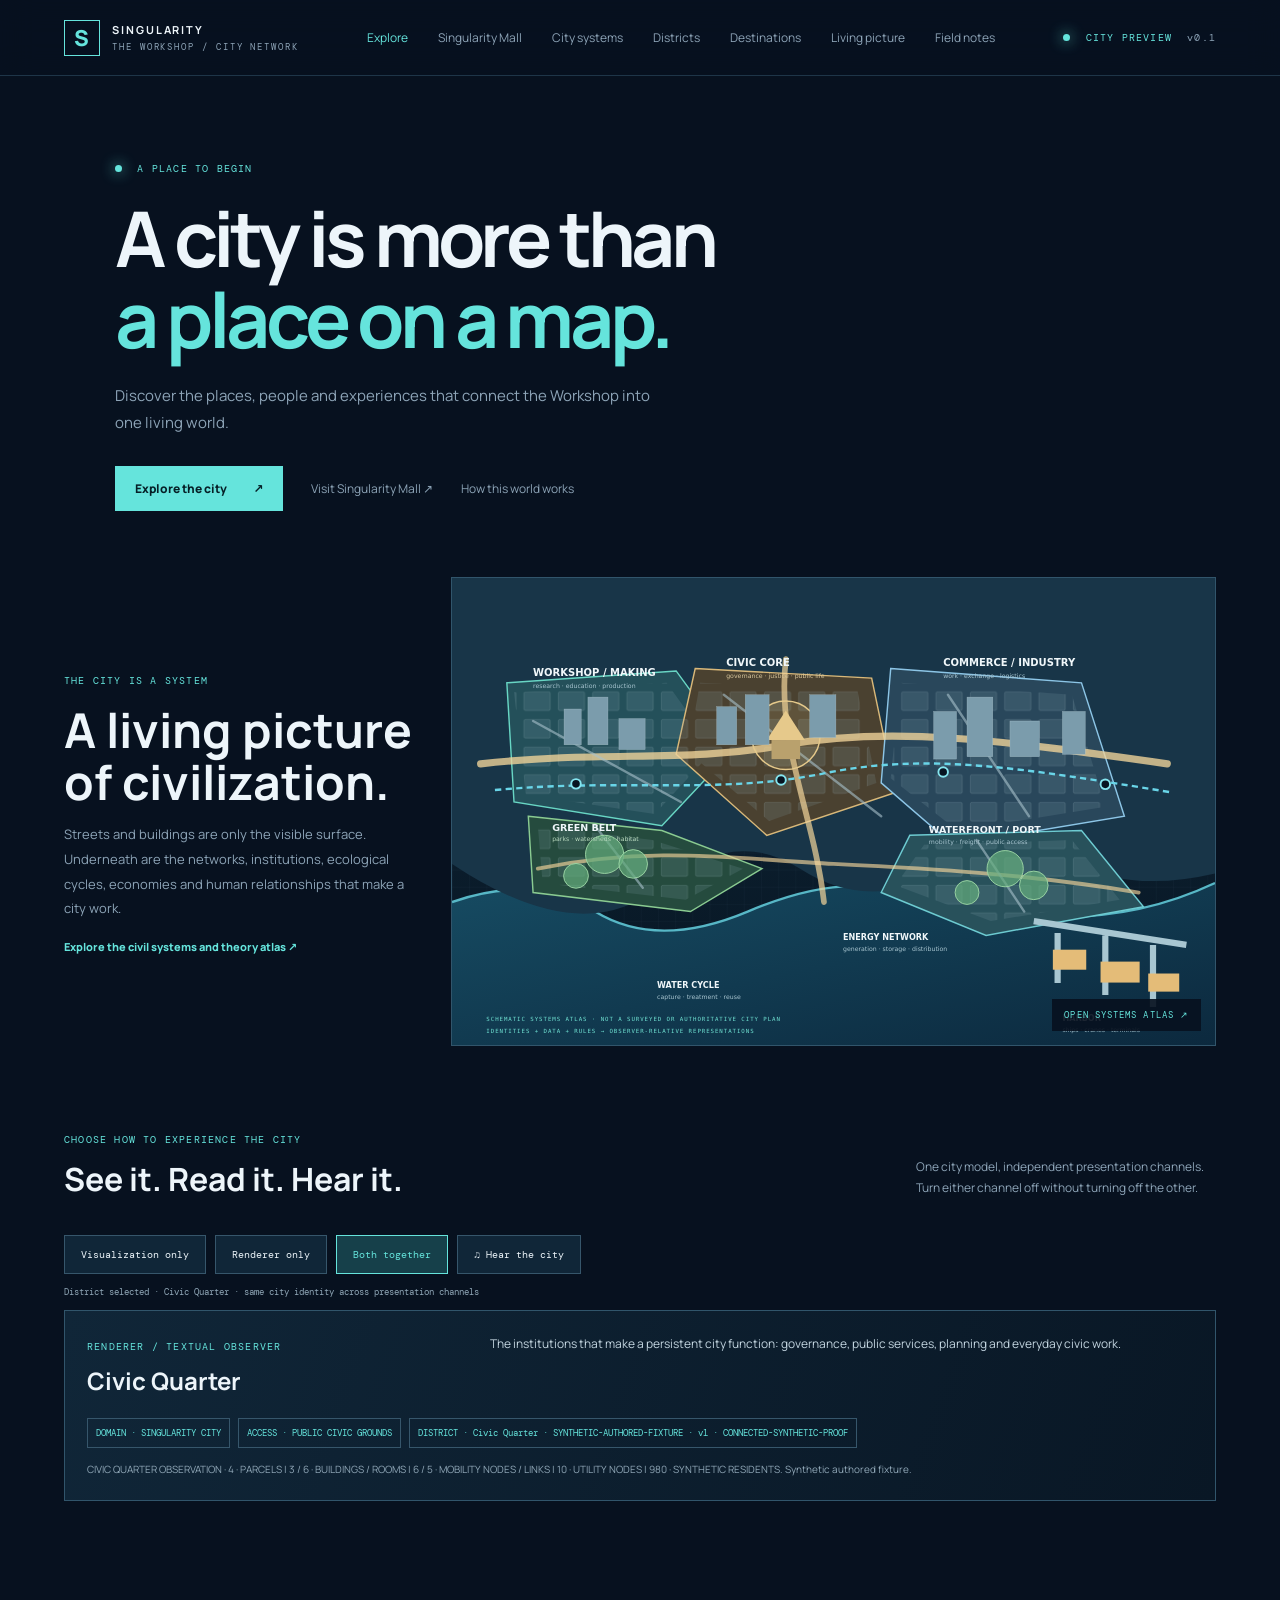
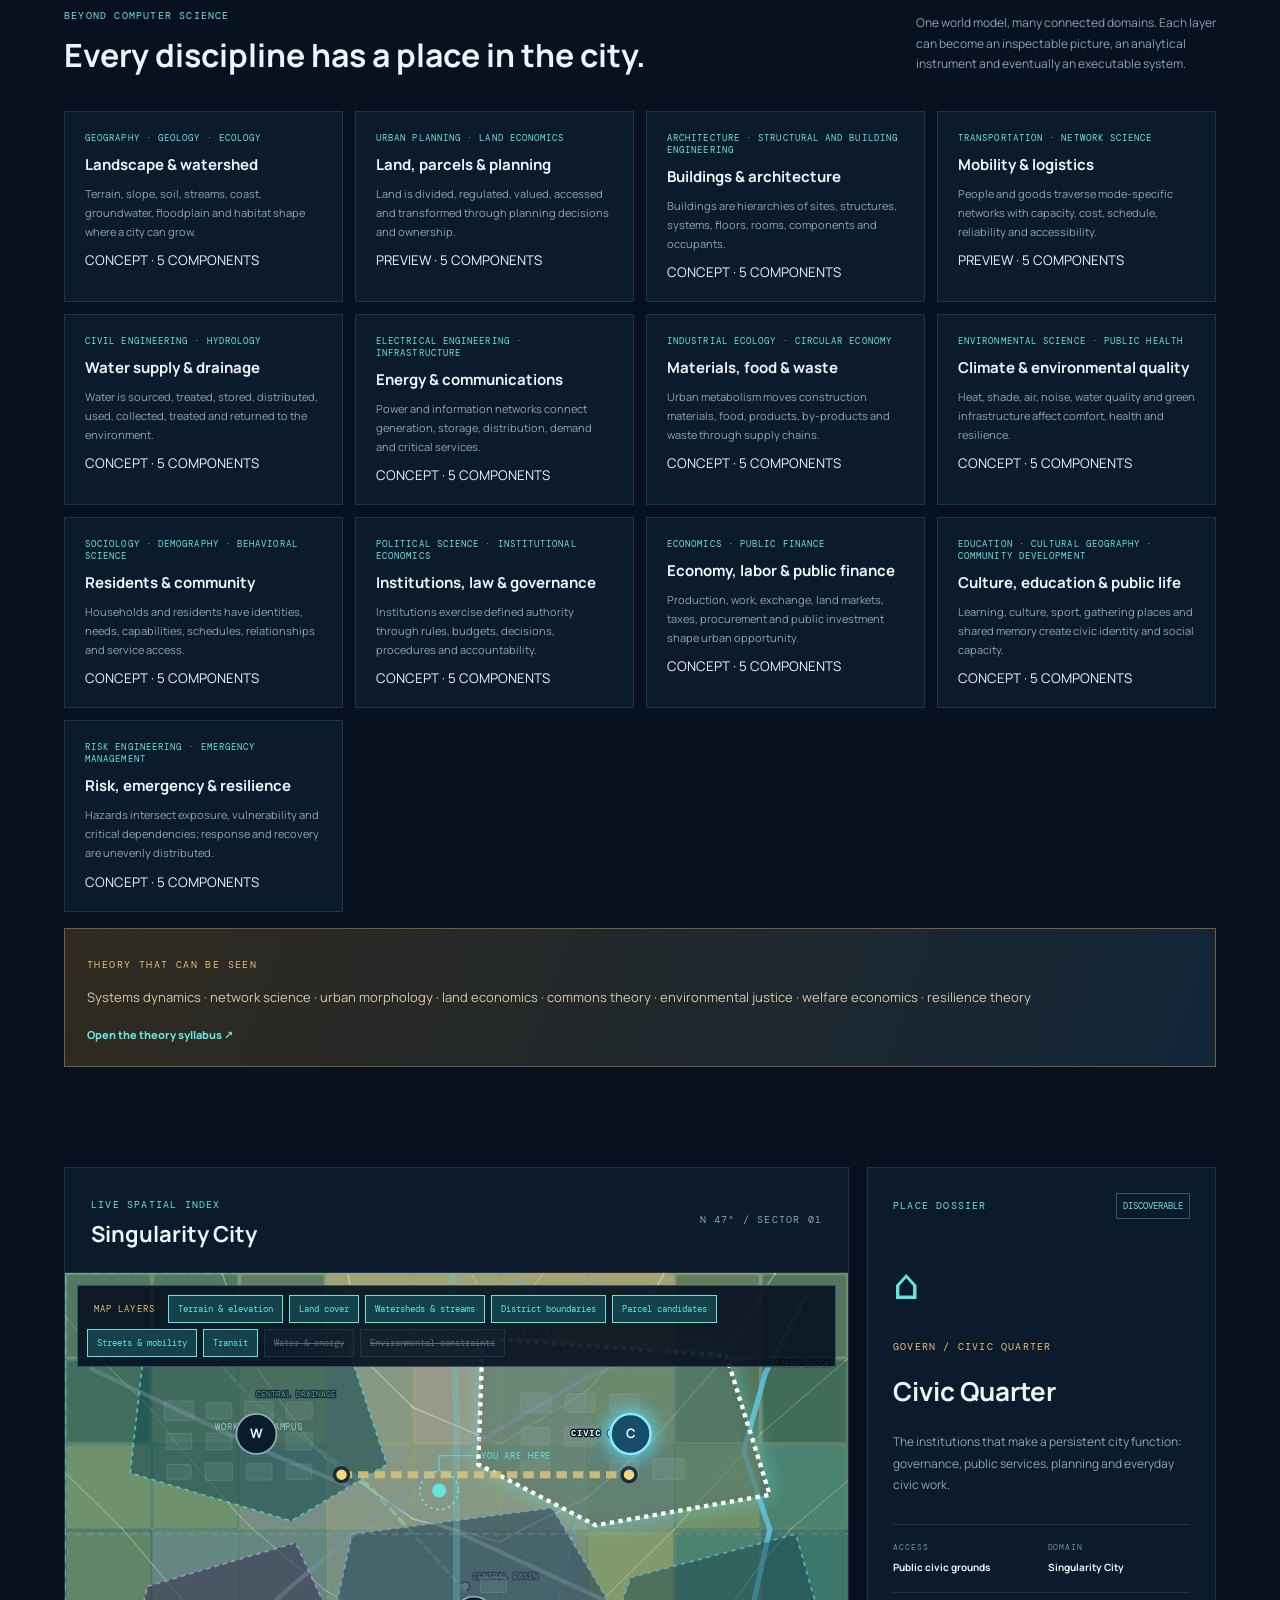
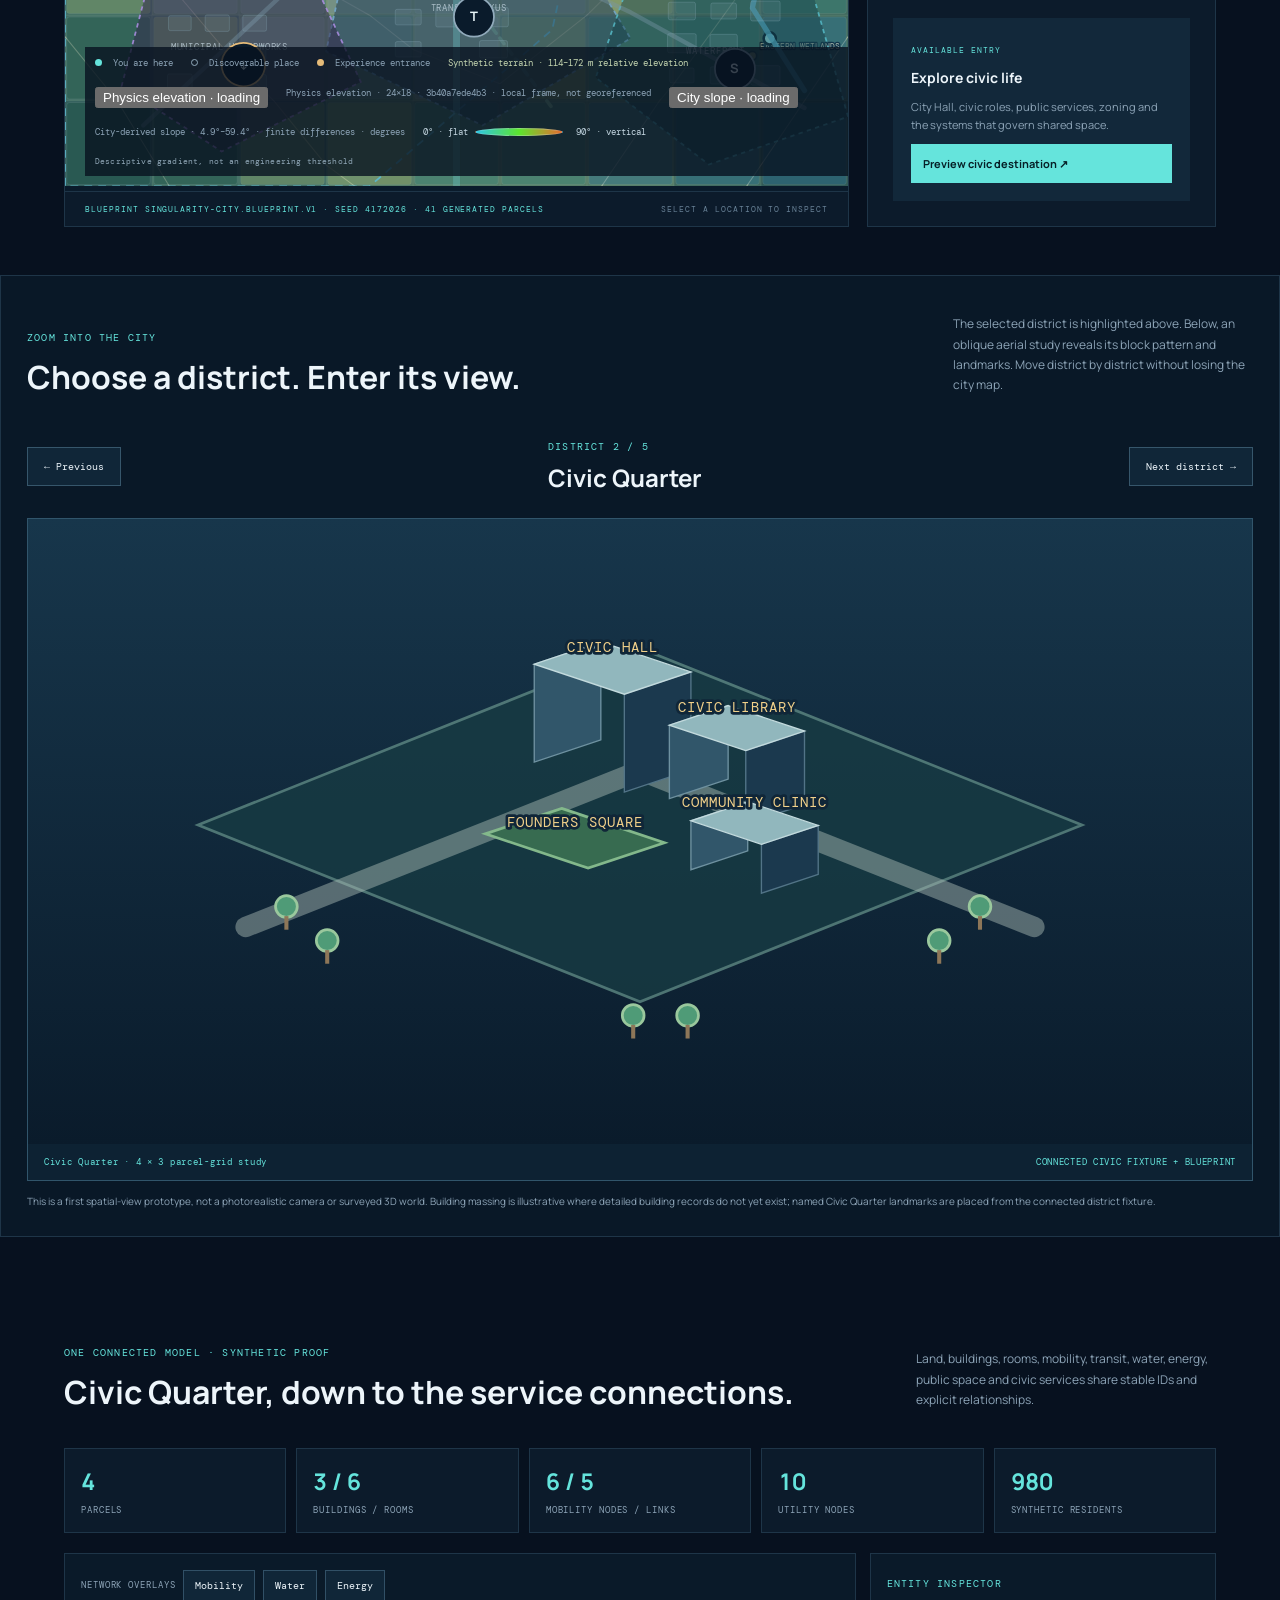
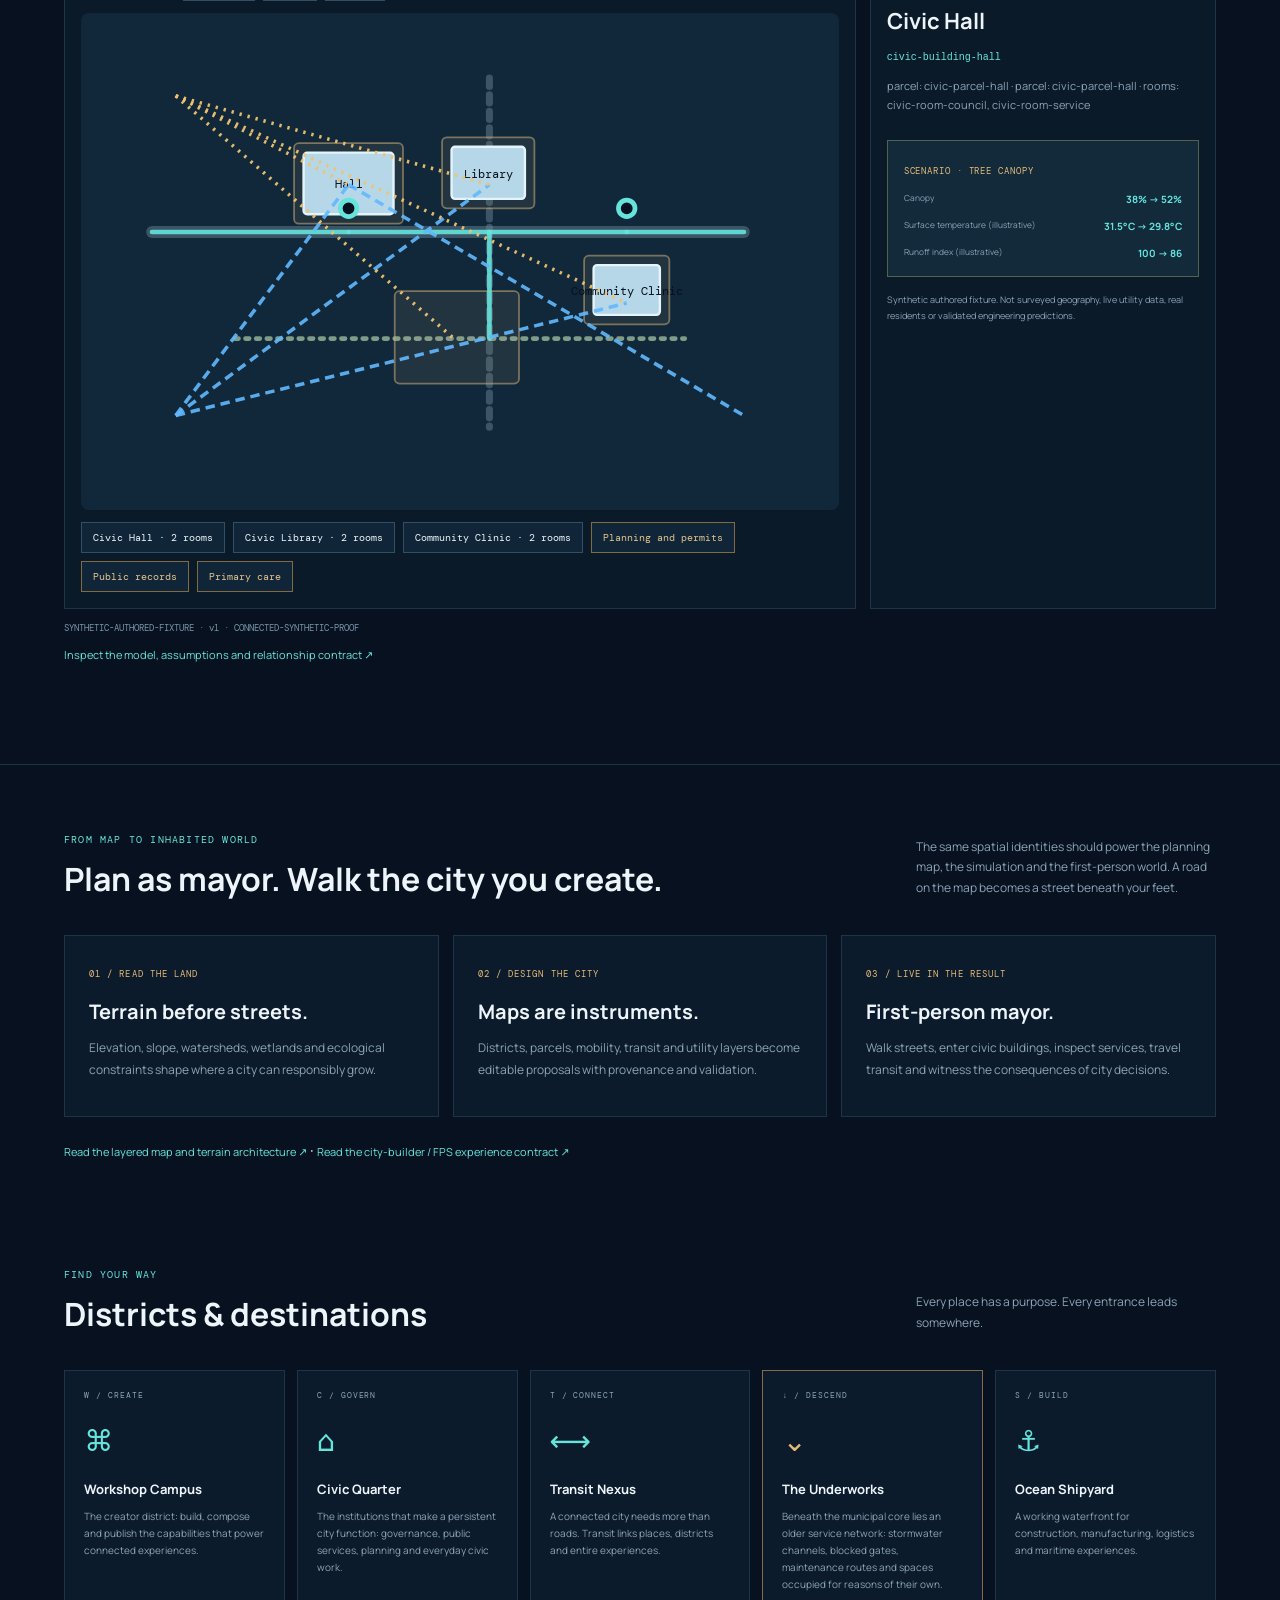
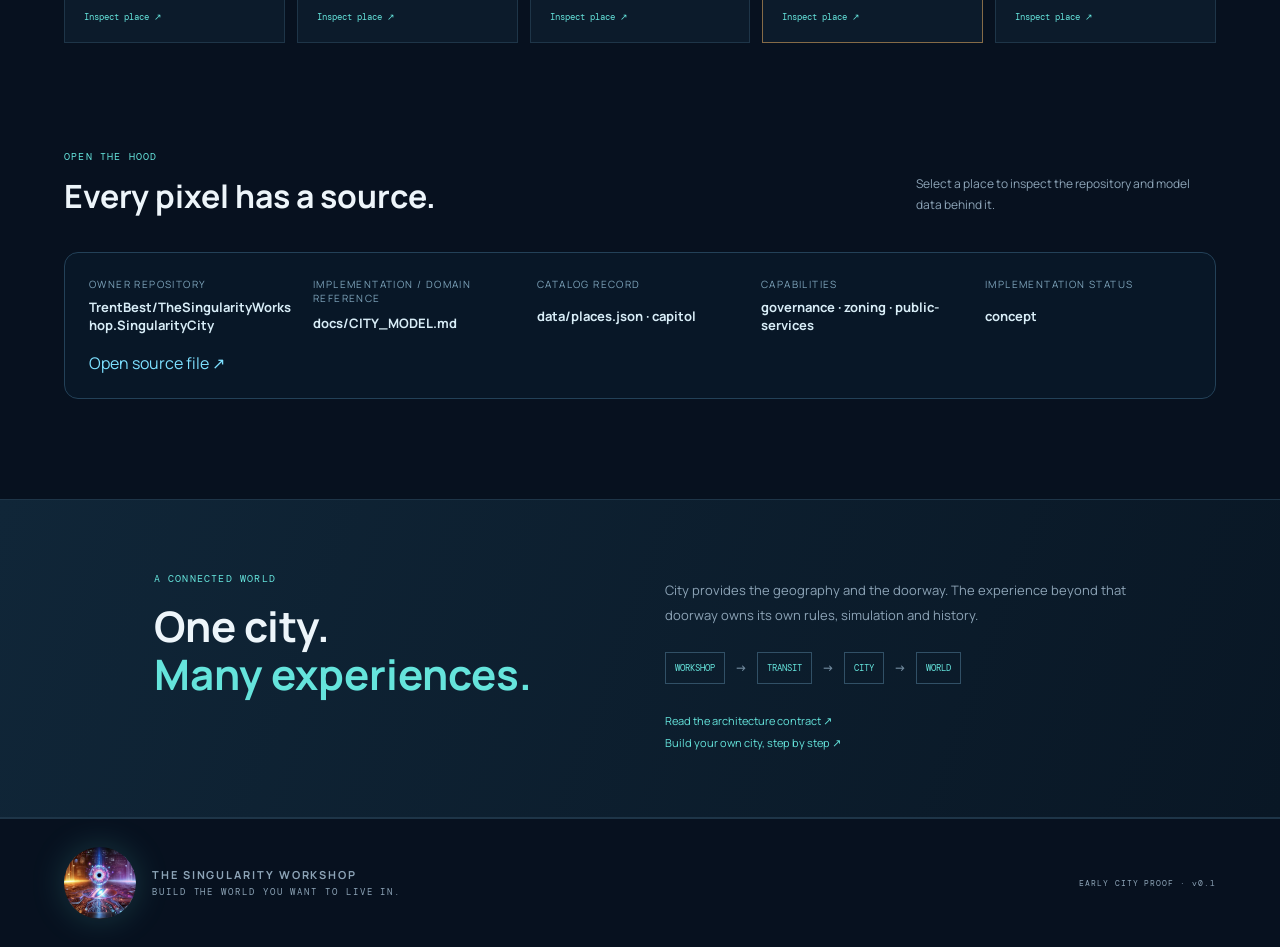
==== commit b37b0789: "Add Singularity Mall to the City front door" ====
--- a/index.html
+++ b/index.html
@@ -13,7 +13,7 @@
     <a class="brand" href="#city" aria-label="Singularity City home">
       <span class="brand-mark">S</span><span><strong>SINGULARITY</strong><small>THE WORKSHOP / CITY NETWORK</small></span>
     </a>
-    <nav aria-label="Primary navigation"><a class="active" href="#city">Explore</a><a href="#systems">City systems</a><a href="#districts">Districts</a><a href="#destinations">Destinations</a><a href="docs/LIVING_PICTURE.md">Living picture</a><a href="thinking.html">Field notes</a></nav>
+    <nav aria-label="Primary navigation"><a class="active" href="#city">Explore</a><a href="mall.html">Singularity Mall</a><a href="#systems">City systems</a><a href="#districts">Districts</a><a href="#destinations">Destinations</a><a href="docs/LIVING_PICTURE.md">Living picture</a><a href="thinking.html">Field notes</a></nav>
     <div class="network-state"><i></i> CITY PREVIEW <span>v0.1</span></div>
   </header>
 
@@ -22,7 +22,7 @@
       <div class="eyebrow"><span></span> A PLACE TO BEGIN</div>
       <h1>A city is more than<br><em>a place on a map.</em></h1>
       <p>Discover the places, people and experiences that connect the Workshop into one living world.</p>
-      <div class="hero-actions"><a class="primary" href="#districts">Explore the city <b>↗</b></a><a class="quiet" href="#how-it-works">How this world works</a></div>
+      <div class="hero-actions"><a class="primary" href="#districts">Explore the city <b>↗</b></a><a class="quiet" href="mall.html">Visit Singularity Mall ↗</a><a class="quiet" href="#how-it-works">How this world works</a></div>
     </section>
 
     <section class="atlas-section" aria-labelledby="atlas-title">
--- a/assets/css/city.css
+++ b/assets/css/city.css
@@ -159,3 +159,24 @@
 body.mode-renderer .renderer-output{border-color:var(--cyan)}
 body.mode-visualize .renderer-output{display:none}
 @media(max-width:700px){.renderer-output{grid-template-columns:1fr}.renderer-facts{grid-column:1}.renderer-output .renderer-note{grid-column:1}}
+
+/* District drill-down: selected map footprint and a linked oblique aerial study. */
+.district-shape{cursor:pointer;transition:filter .2s,stroke-width .2s}
+.district-shape:focus-visible{outline:none;filter:drop-shadow(0 0 8px #fff)}
+.district-shape.district-selected{stroke:#fff!important;stroke-width:5!important;filter:drop-shadow(0 0 12px #65e4dc);opacity:1!important}
+.map-label{cursor:pointer;pointer-events:all}
+.district-experience{margin-top:48px;padding:26px;border:1px solid var(--line);background:#091827}
+.district-experience-toolbar{display:flex;align-items:center;justify-content:space-between;gap:16px;margin:18px 0}
+.district-experience-toolbar h3{font-size:24px;margin:6px 0}
+.district-experience-toolbar button{border:1px solid #36566b;background:#102638;color:var(--text);padding:12px 16px;font:10px 'DM Mono',monospace;cursor:pointer}
+.district-experience-toolbar button:hover{border-color:var(--cyan);color:var(--cyan)}
+.district-scene-frame{border:1px solid #31556b;background:#0b1d2d;overflow:hidden}
+#district-scene{display:block;width:100%;height:auto;min-height:260px}
+.scene-landmark-label{font:10px 'DM Mono',monospace;letter-spacing:.08em;fill:#f2d18a;paint-order:stroke;stroke:#102638;stroke-width:4px;stroke-linejoin:round}
+.district-scene-caption{display:flex;justify-content:space-between;gap:12px;padding:12px 16px;background:#0d2233;font:9px 'DM Mono',monospace;color:var(--cyan);letter-spacing:.08em}
+.district-scene-note{font-size:10px;line-height:1.7;color:var(--muted);margin:12px 0 0}
+body.mode-renderer .district-scene-frame{display:none}
+body.mode-renderer .district-experience{border-color:var(--cyan)}
+@media(max-width:600px){.district-experience{padding:14px}.district-experience-toolbar{align-items:stretch;flex-wrap:wrap}.district-experience-toolbar>div{order:-1;flex-basis:100%}.district-scene-caption{flex-direction:column}.district-scene-frame #district-scene{min-height:180px}}
+
+#district-labels .map-label.district-label-selected{fill:#fff;opacity:1;font-weight:800;paint-order:stroke;stroke:#07111f;stroke-width:3px;stroke-linejoin:round}
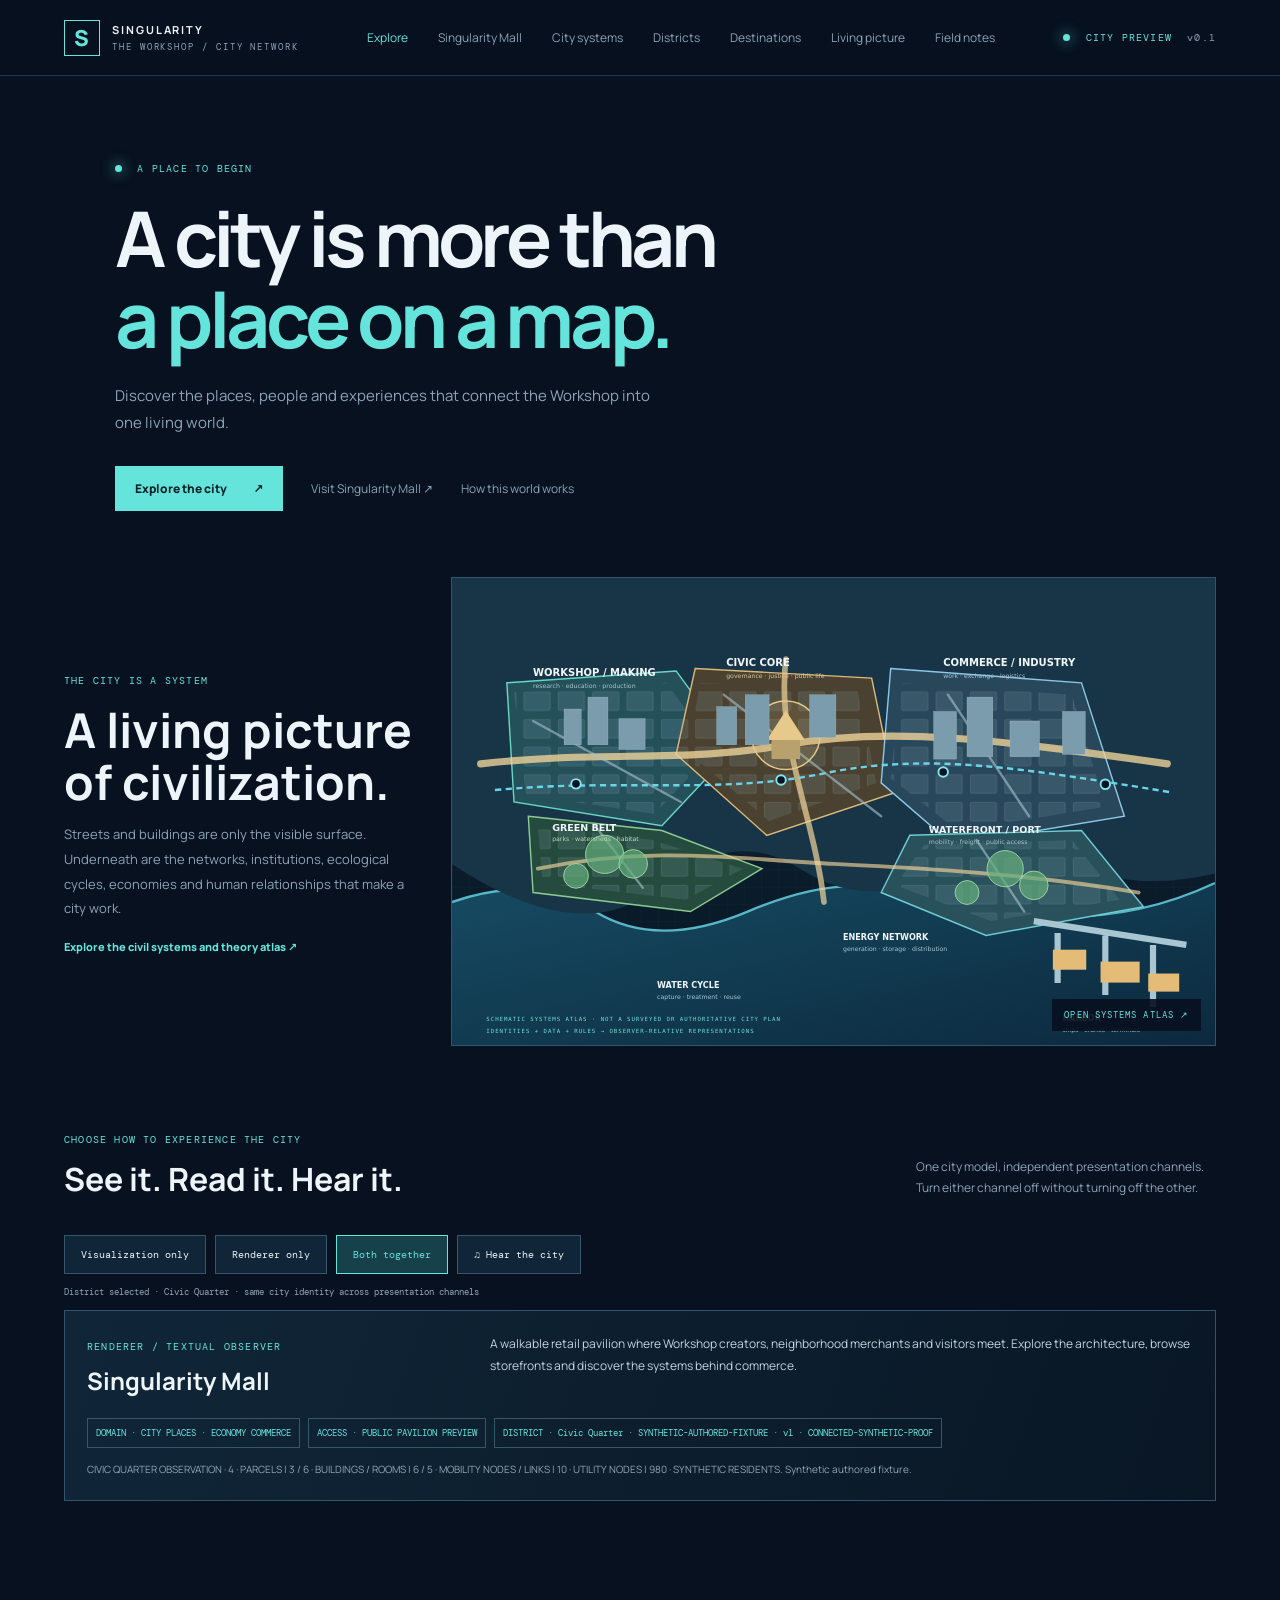
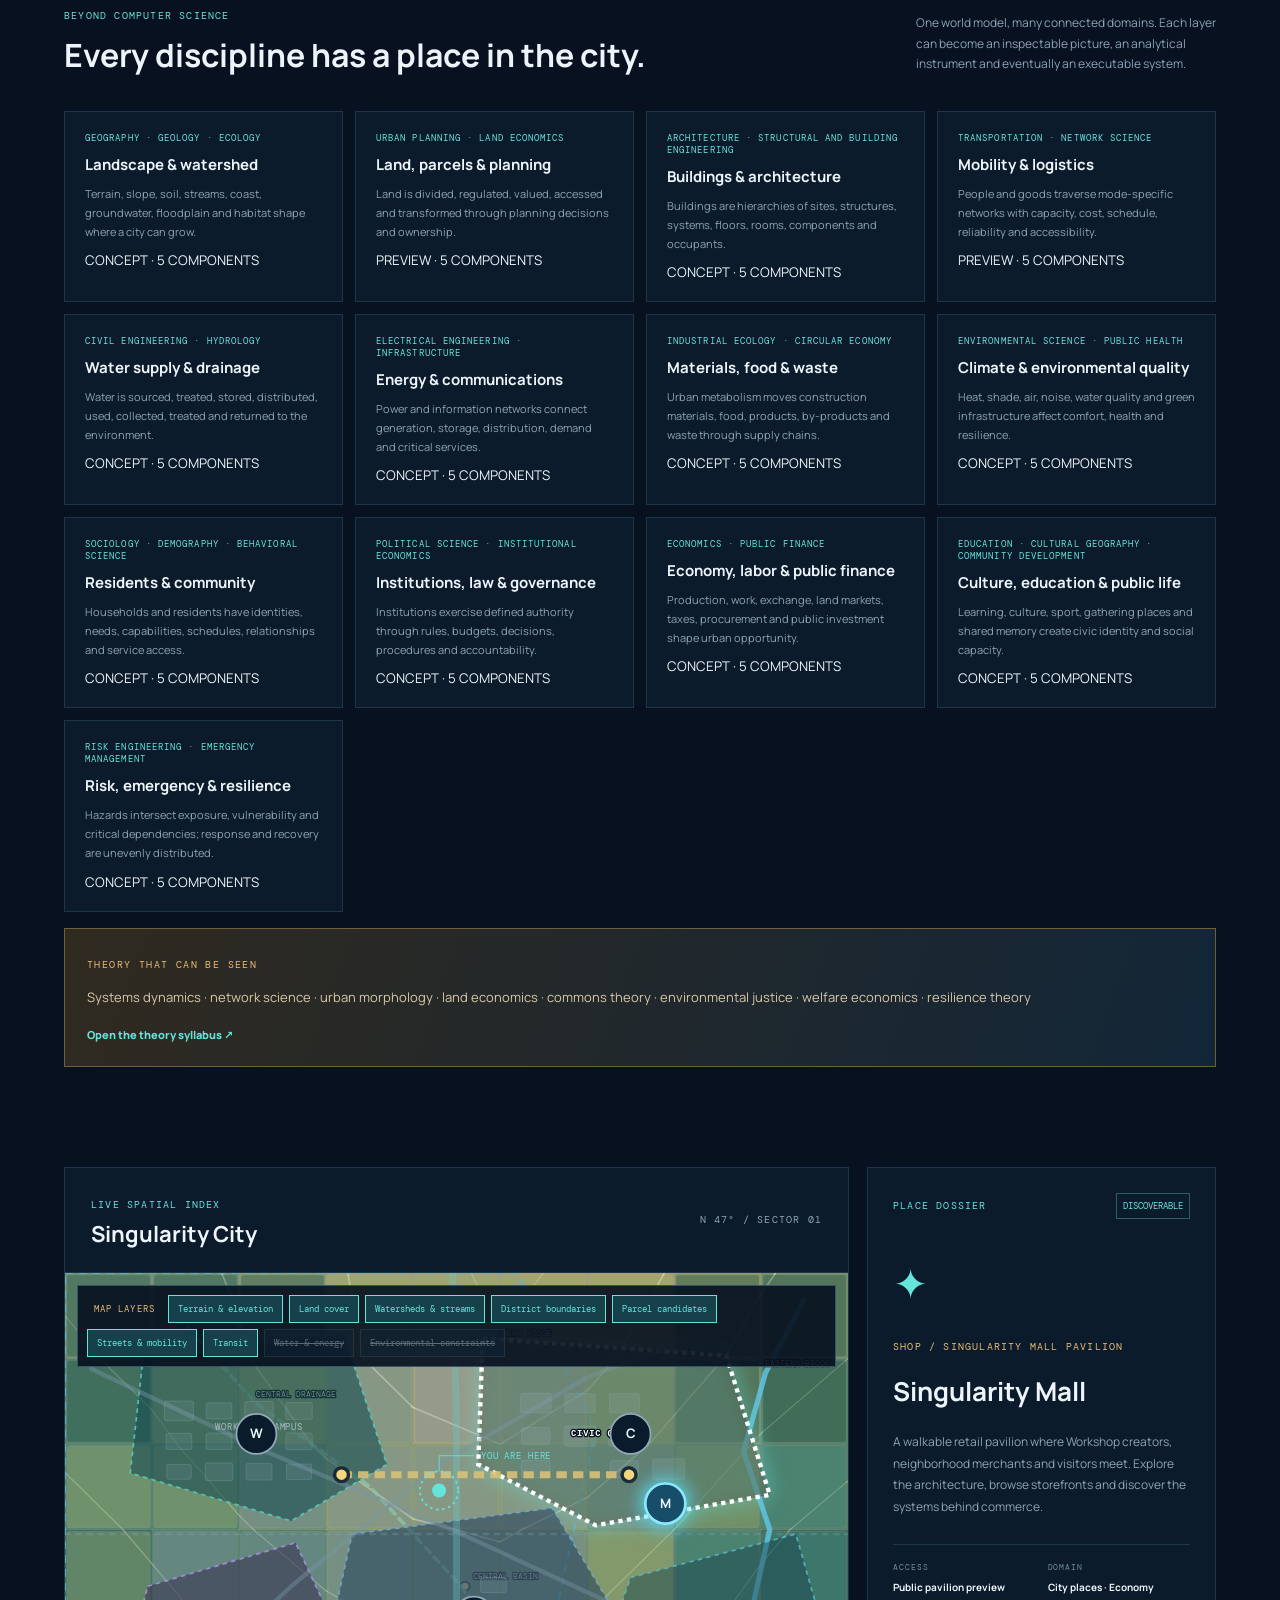
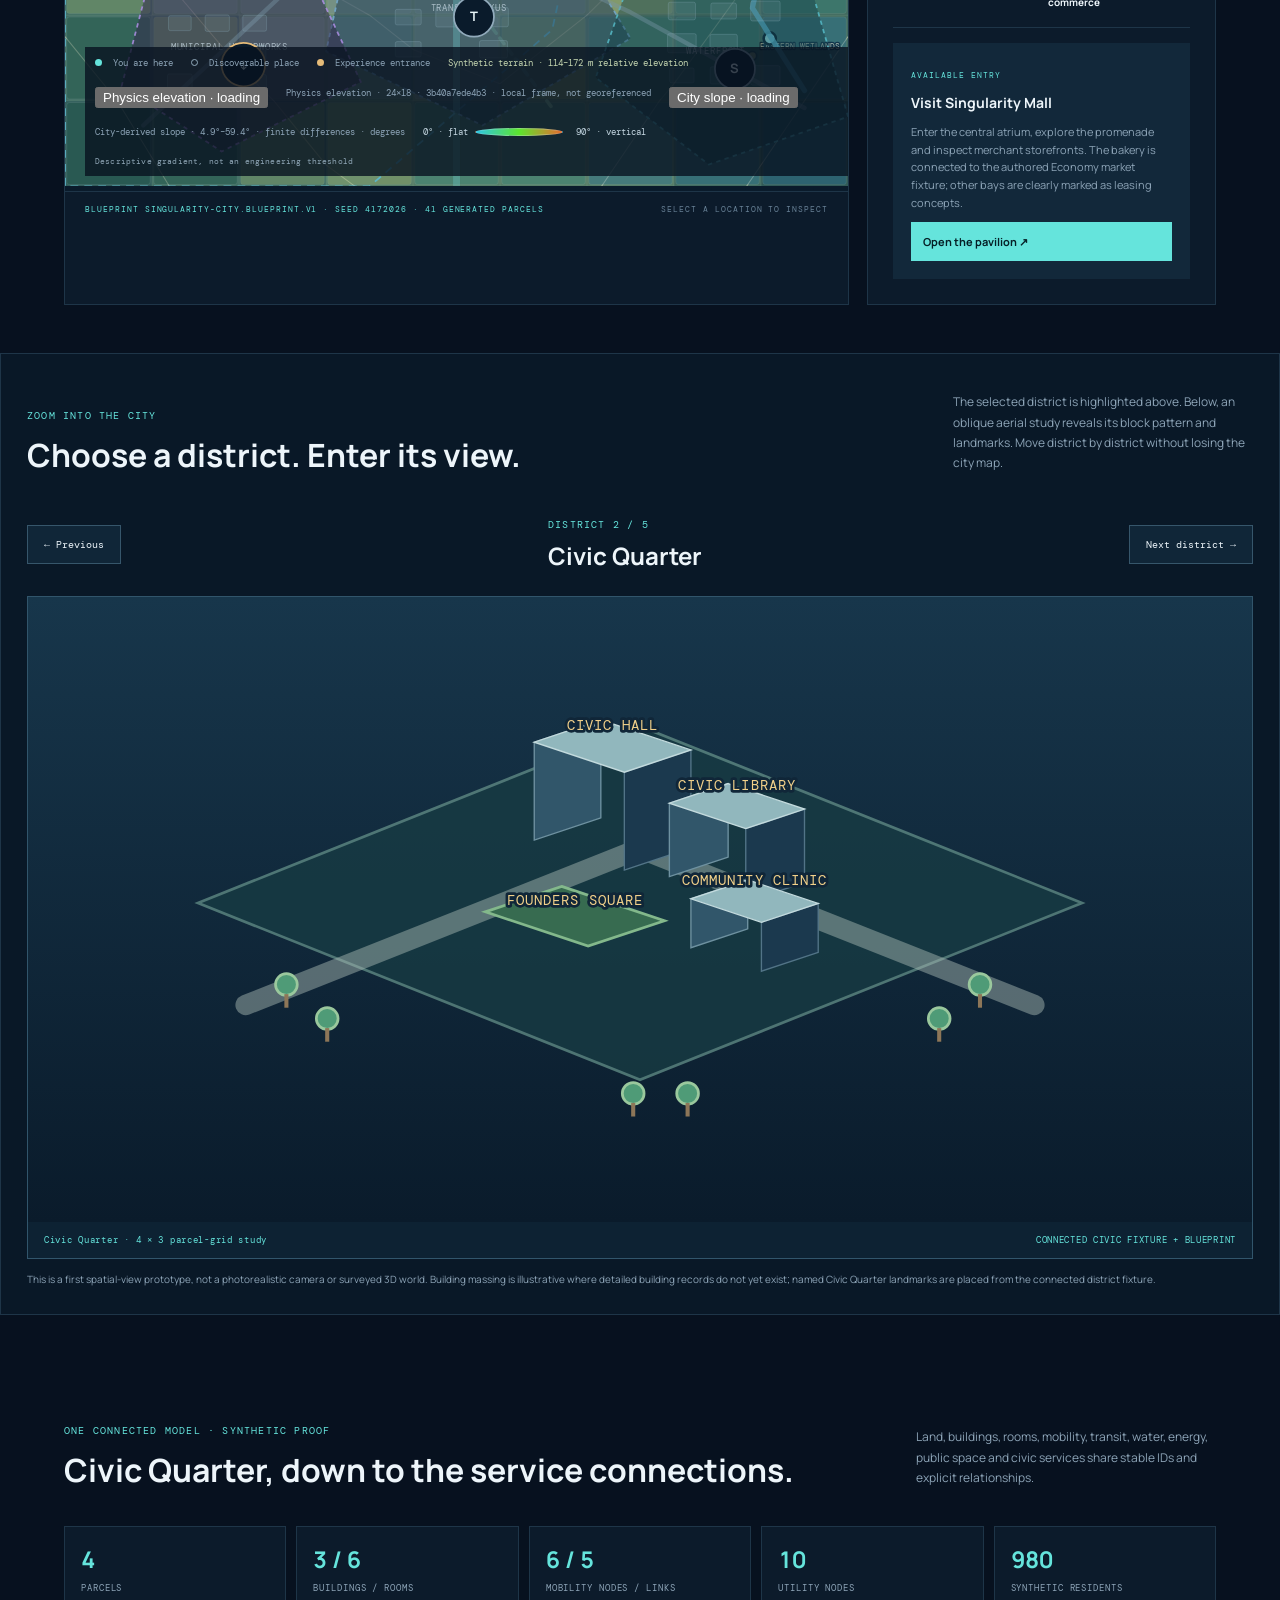
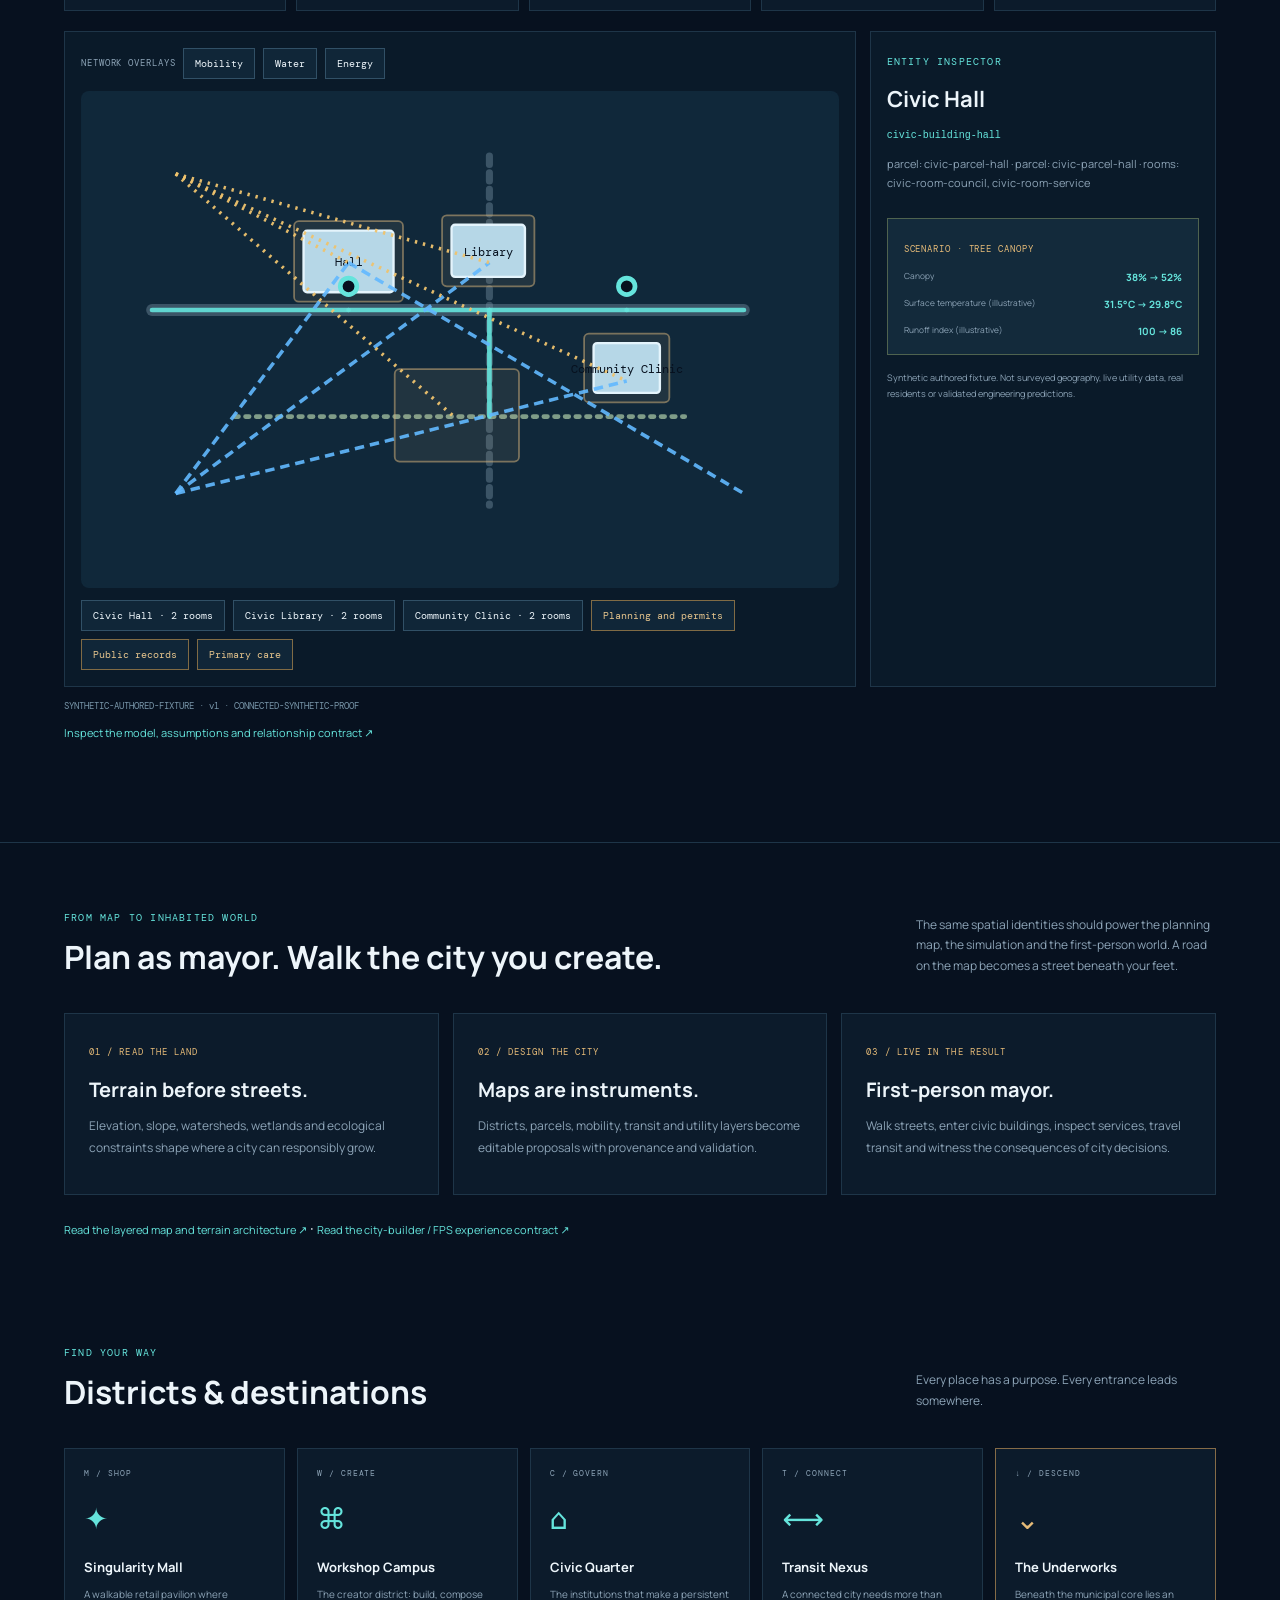
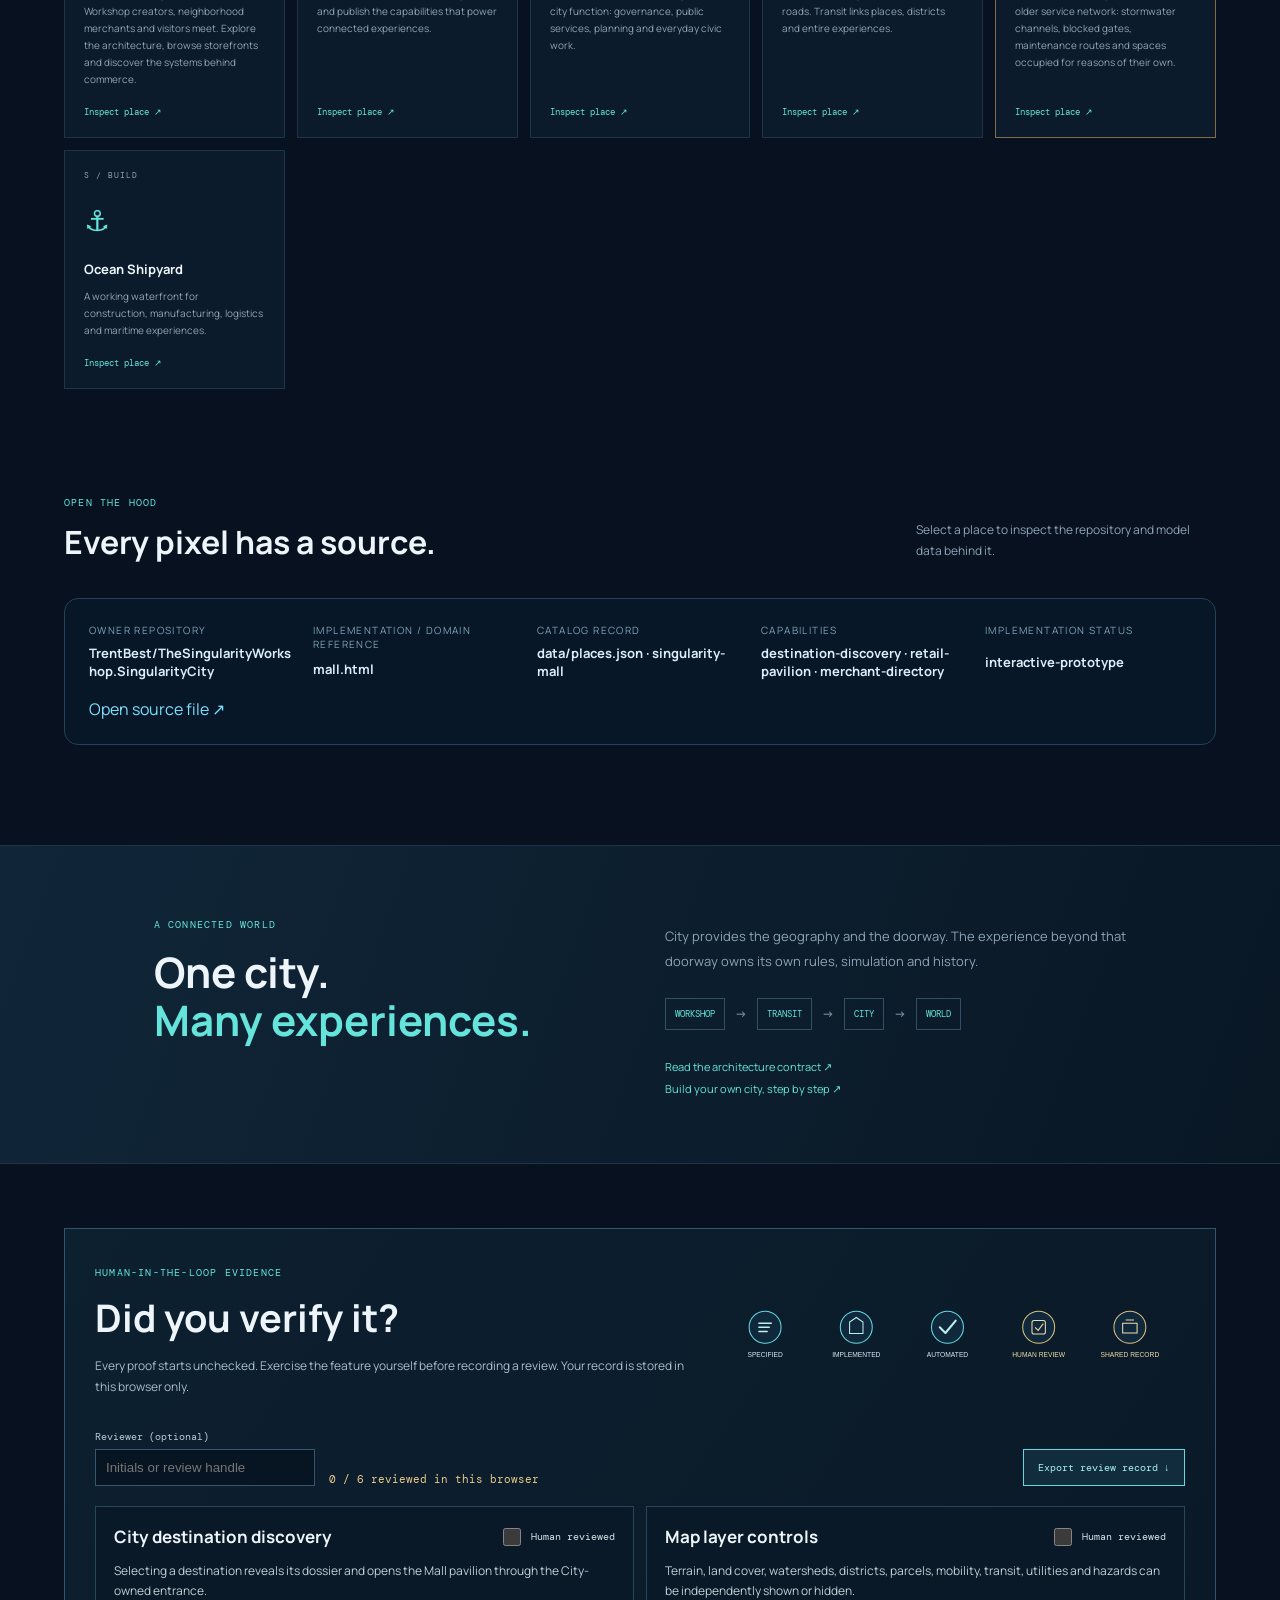
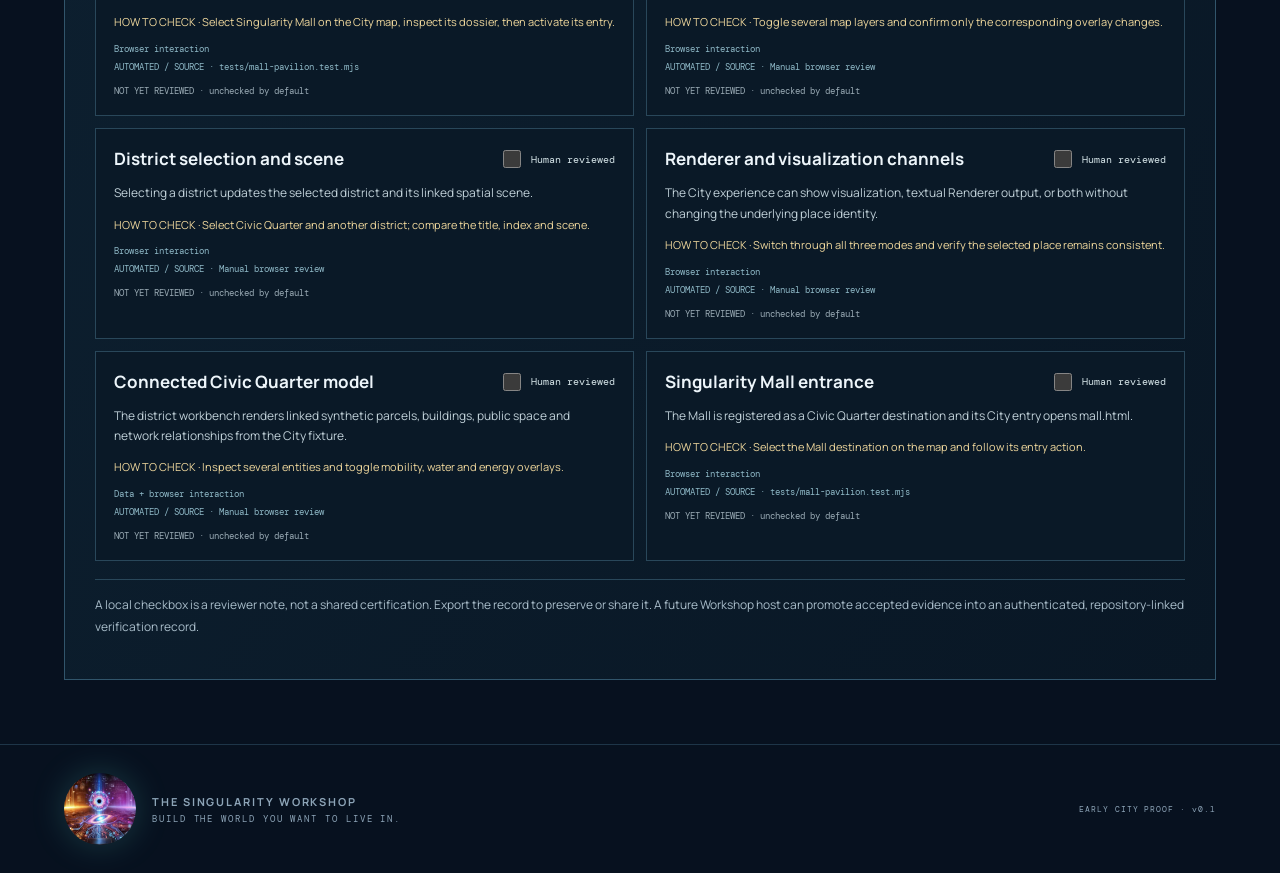
==== commit e91e7ce6: "Add human proof review panel to city page" ====
--- a/index.html
+++ b/index.html
@@ -7,8 +7,9 @@
   <meta name="description" content="Explore Singularity City: a living spatial front door to The Singularity Workshop.">
   <title>Singularity City | The Singularity Workshop</title>
   <link rel="stylesheet" href="assets/css/city.css">
+  <link rel="stylesheet" href="assets/css/proof-review.css">
 </head>
-<body>
+<body data-proof-page="city">
   <header class="topbar">
     <a class="brand" href="#city" aria-label="Singularity City home">
       <span class="brand-mark">S</span><span><strong>SINGULARITY</strong><small>THE WORKSHOP / CITY NETWORK</small></span>
@@ -149,10 +150,15 @@
 
     <section class="how" id="how-it-works"><div><span class="eyebrow">A CONNECTED WORLD</span><h2>One city.<br><em>Many experiences.</em></h2></div><div class="how-copy"><p>City provides the geography and the doorway. The experience beyond that doorway owns its own rules, simulation and history.</p><div class="flow"><span>WORKSHOP</span><b>→</b><span>TRANSIT</span><b>→</b><span>CITY</span><b>→</b><span>WORLD</span></div><a href="docs/ARCHITECTURE.md">Read the architecture contract ↗</a><br><a href="docs/BUILD_YOUR_CITY.md">Build your own city, step by step ↗</a></div></section>
   </main>
+    <section class="proof-review-section" aria-label="Human proof review">
+      <div id="proof-review" data-proof-review="city"></div>
+    </section>
+
 
   <footer class="city-footer"><div class="brand"><img class="workshop-avatar" src="assets/images/singularity-workshop-avatar.svg" width="72" height="72" alt="The Singularity Workshop animated identity"><span><strong>THE SINGULARITY WORKSHOP</strong><small>BUILD THE WORLD YOU WANT TO LIVE IN.</small></span></div><span>EARLY CITY PROOF · v0.1</span></footer>
   <dialog id="entry-dialog"><button class="dialog-close" aria-label="Close" type="button">×</button><span class="eyebrow">EXPERIENCE HANDOFF PREVIEW</span><h2 id="dialog-title">Destination</h2><p id="dialog-copy"></p><div class="dialog-note">This is a local navigation fixture. A live transition will be handled by the host and owning experience repository.</div><button class="dialog-confirm" type="button">Understood</button></dialog>
   <script type="module" src="assets/js/city.js"></script>
+  <script type="module" src="assets/js/proof-review.mjs"></script>
   <script type="module" src="assets/js/physics-terrain-overlay.mjs"></script>
   <script type="module" src="assets/js/city-experience.mjs"></script>
 </body>
--- a/assets/css/proof-review.css
+++ b/assets/css/proof-review.css
@@ -0,0 +1,24 @@
+.proof-review-section{margin:64px clamp(20px,5vw,72px);padding:30px;border:1px solid #31556b;background:linear-gradient(125deg,#0d2030,#091725)}
+.proof-review-heading{display:grid;grid-template-columns:minmax(0,1fr) minmax(260px,.8fr);align-items:center;gap:24px}
+.proof-review-heading h2{font-size:clamp(26px,3vw,38px);margin:10px 0}
+.proof-review-heading p,.proof-review-boundary{color:#a9bdca;font-size:12px;line-height:1.8}
+.proof-review-art{width:100%;height:auto}
+.proof-review-toolbar{display:flex;align-items:end;gap:14px;flex-wrap:wrap;margin:20px 0}
+.proof-review-toolbar label{display:grid;gap:6px;color:#b9cad4;font:10px 'DM Mono',monospace}
+.proof-review-toolbar input{min-width:220px;padding:10px;background:#071522;border:1px solid #36566b;color:#eaf4f7}
+.proof-review-toolbar button{padding:11px 14px;border:1px solid #65d8df;background:#102c3d;color:#a9f1ef;font:10px 'DM Mono',monospace;cursor:pointer}
+.proof-review-summary{margin-right:auto;color:#e7ca87;font:11px 'DM Mono',monospace}
+.proof-review-list{display:grid;grid-template-columns:repeat(2,minmax(0,1fr));gap:12px}
+.proof-review-card{padding:18px;border:1px solid #29475a;background:#0a1927;transition:border-color .2s,background .2s}
+.proof-review-card.is-reviewed{border-color:#65d8a5;background:#0c211f}
+.proof-review-card-top{display:flex;justify-content:space-between;align-items:start;gap:12px}
+.proof-review-card h3{font-size:17px;margin:0}
+.proof-review-check{display:flex;align-items:center;gap:7px;white-space:nowrap;color:#d6e5e9;font:10px 'DM Mono',monospace}
+.proof-review-check input{width:18px;height:18px;accent-color:#65d8a5;cursor:pointer}
+.proof-review-claim{font-size:12px;line-height:1.7;color:#c0d0d8}
+.proof-review-method{font-size:11px;line-height:1.7;color:#f0d89d}
+.proof-review-evidence{display:grid;gap:6px;color:#8fb9c7;font:9px 'DM Mono',monospace}
+.proof-review-record{margin:12px 0 0;color:#9aabb5;font:9px 'DM Mono',monospace}
+.is-reviewed .proof-review-record{color:#8ce0b5}
+.proof-review-boundary{margin-top:18px;border-top:1px solid #29475a;padding-top:14px}
+@media(max-width:800px){.proof-review-heading,.proof-review-list{grid-template-columns:1fr}.proof-review-art{max-width:560px}.proof-review-section{padding:18px;margin:36px 16px}}
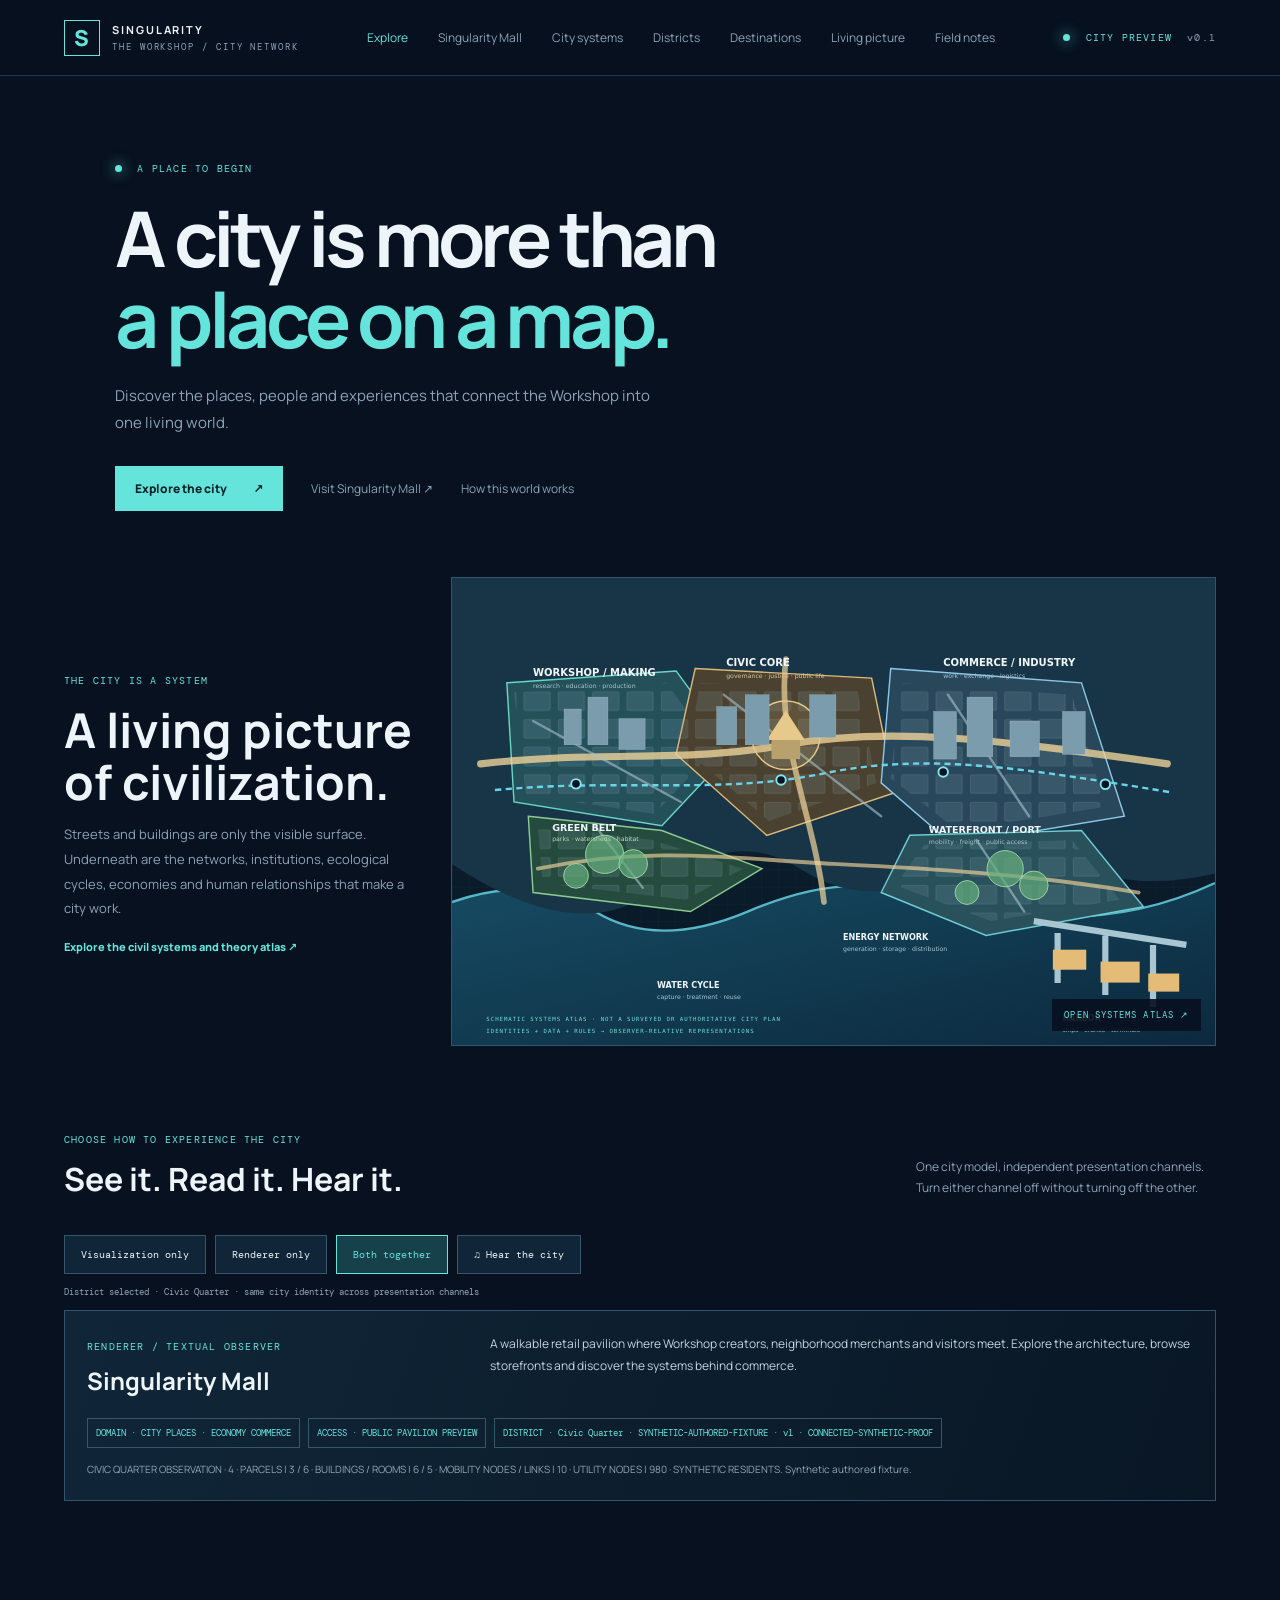
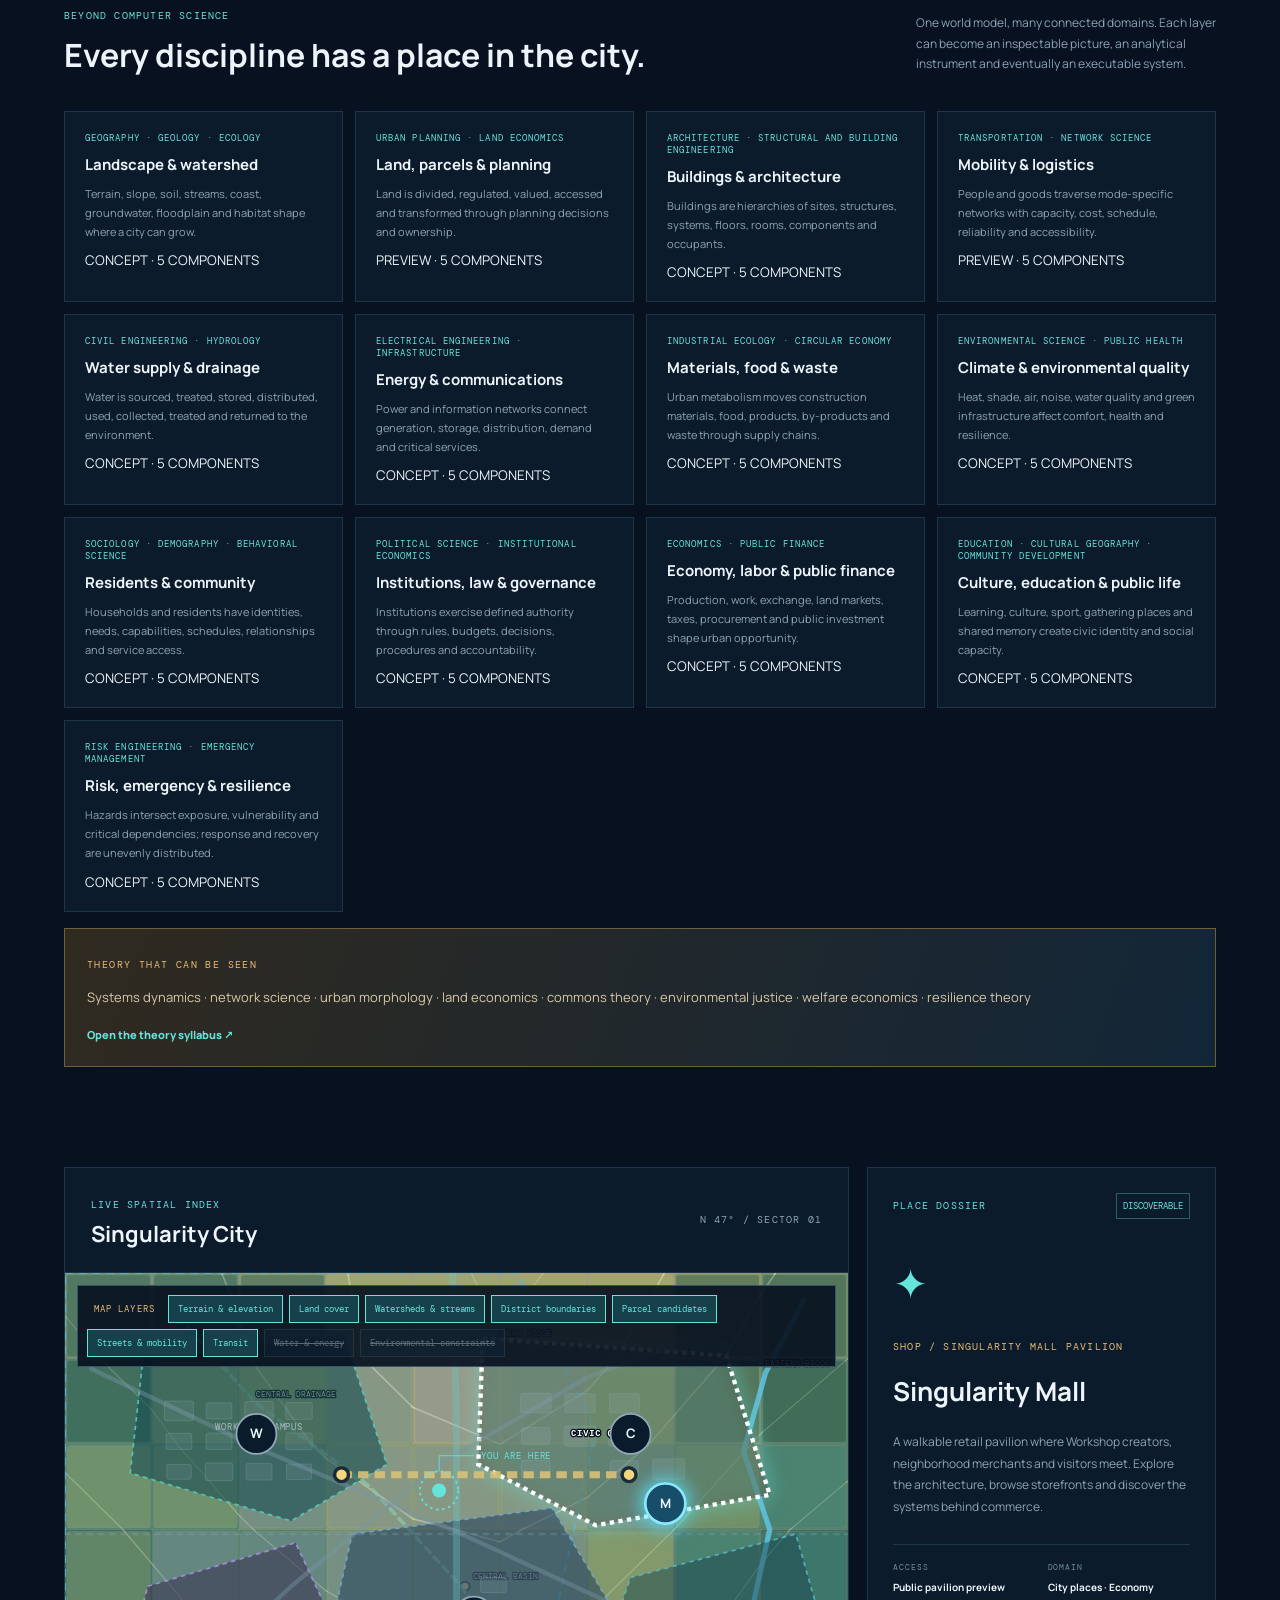
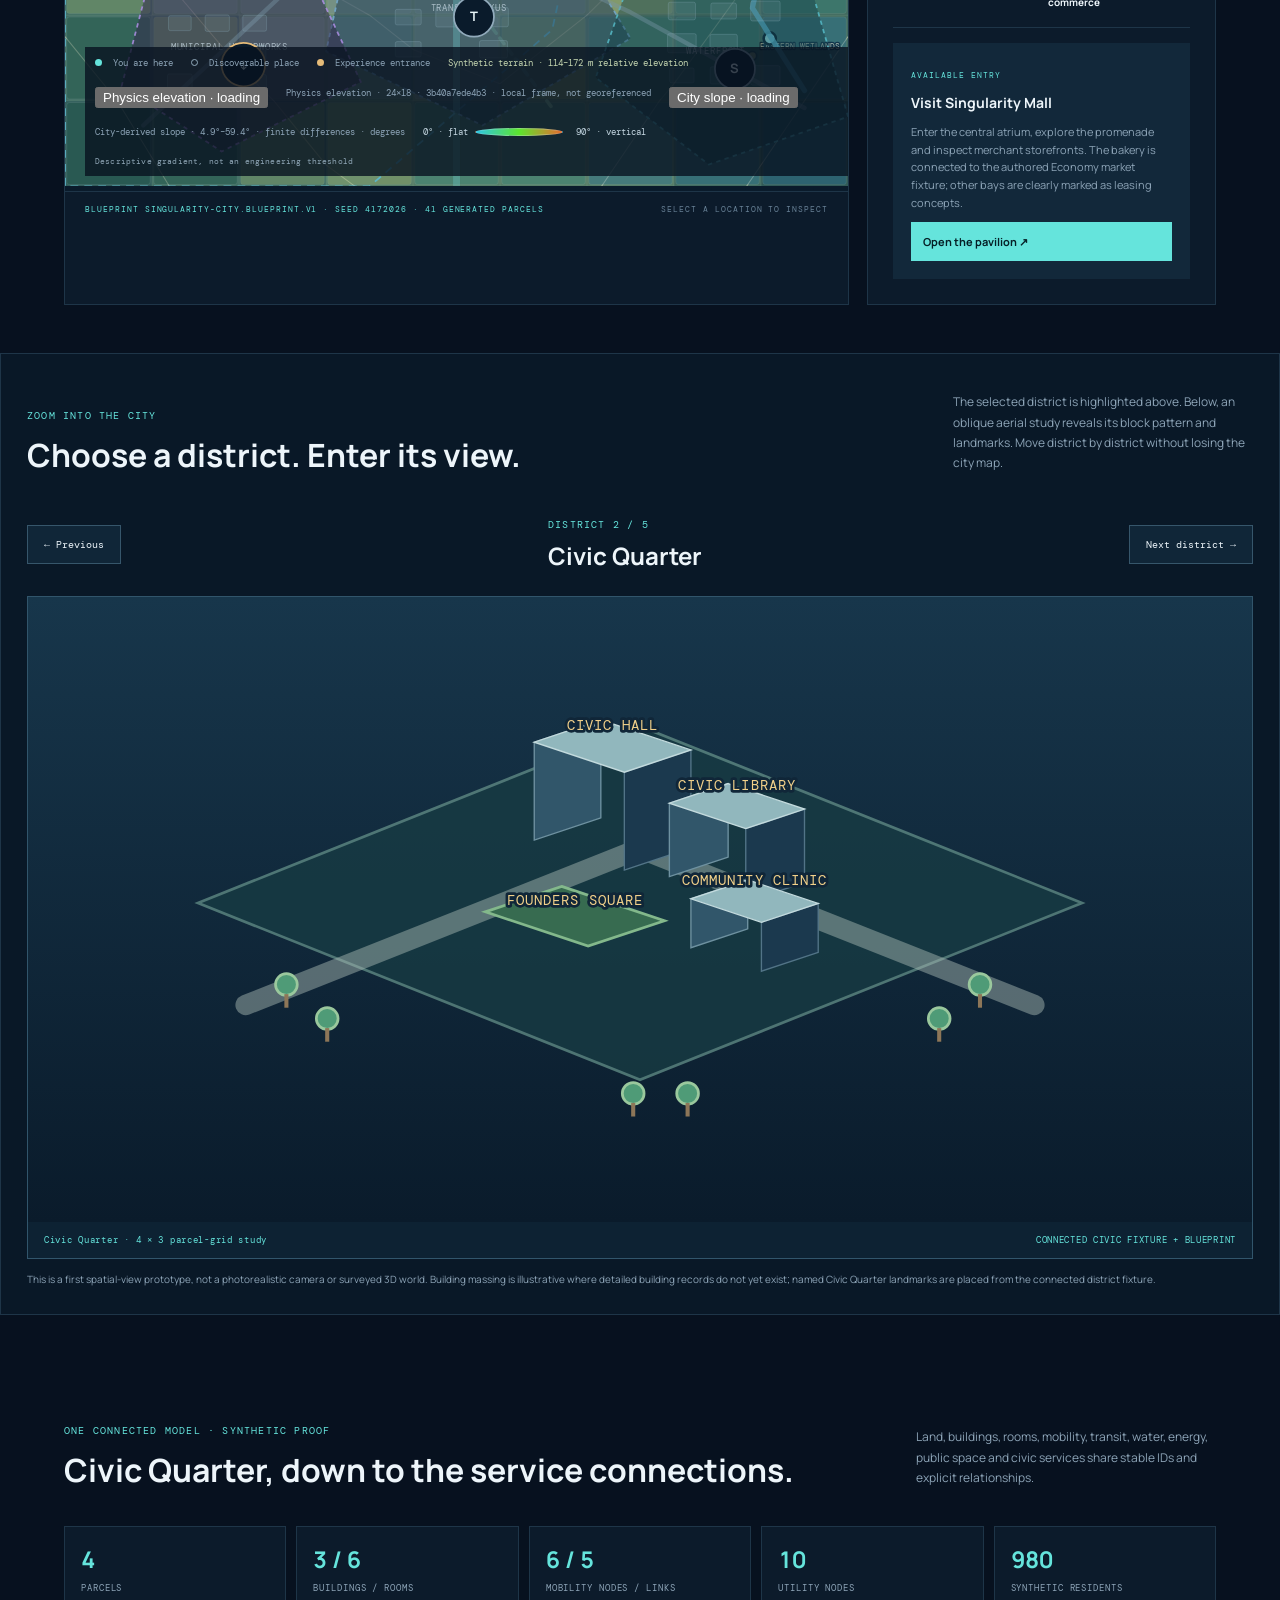
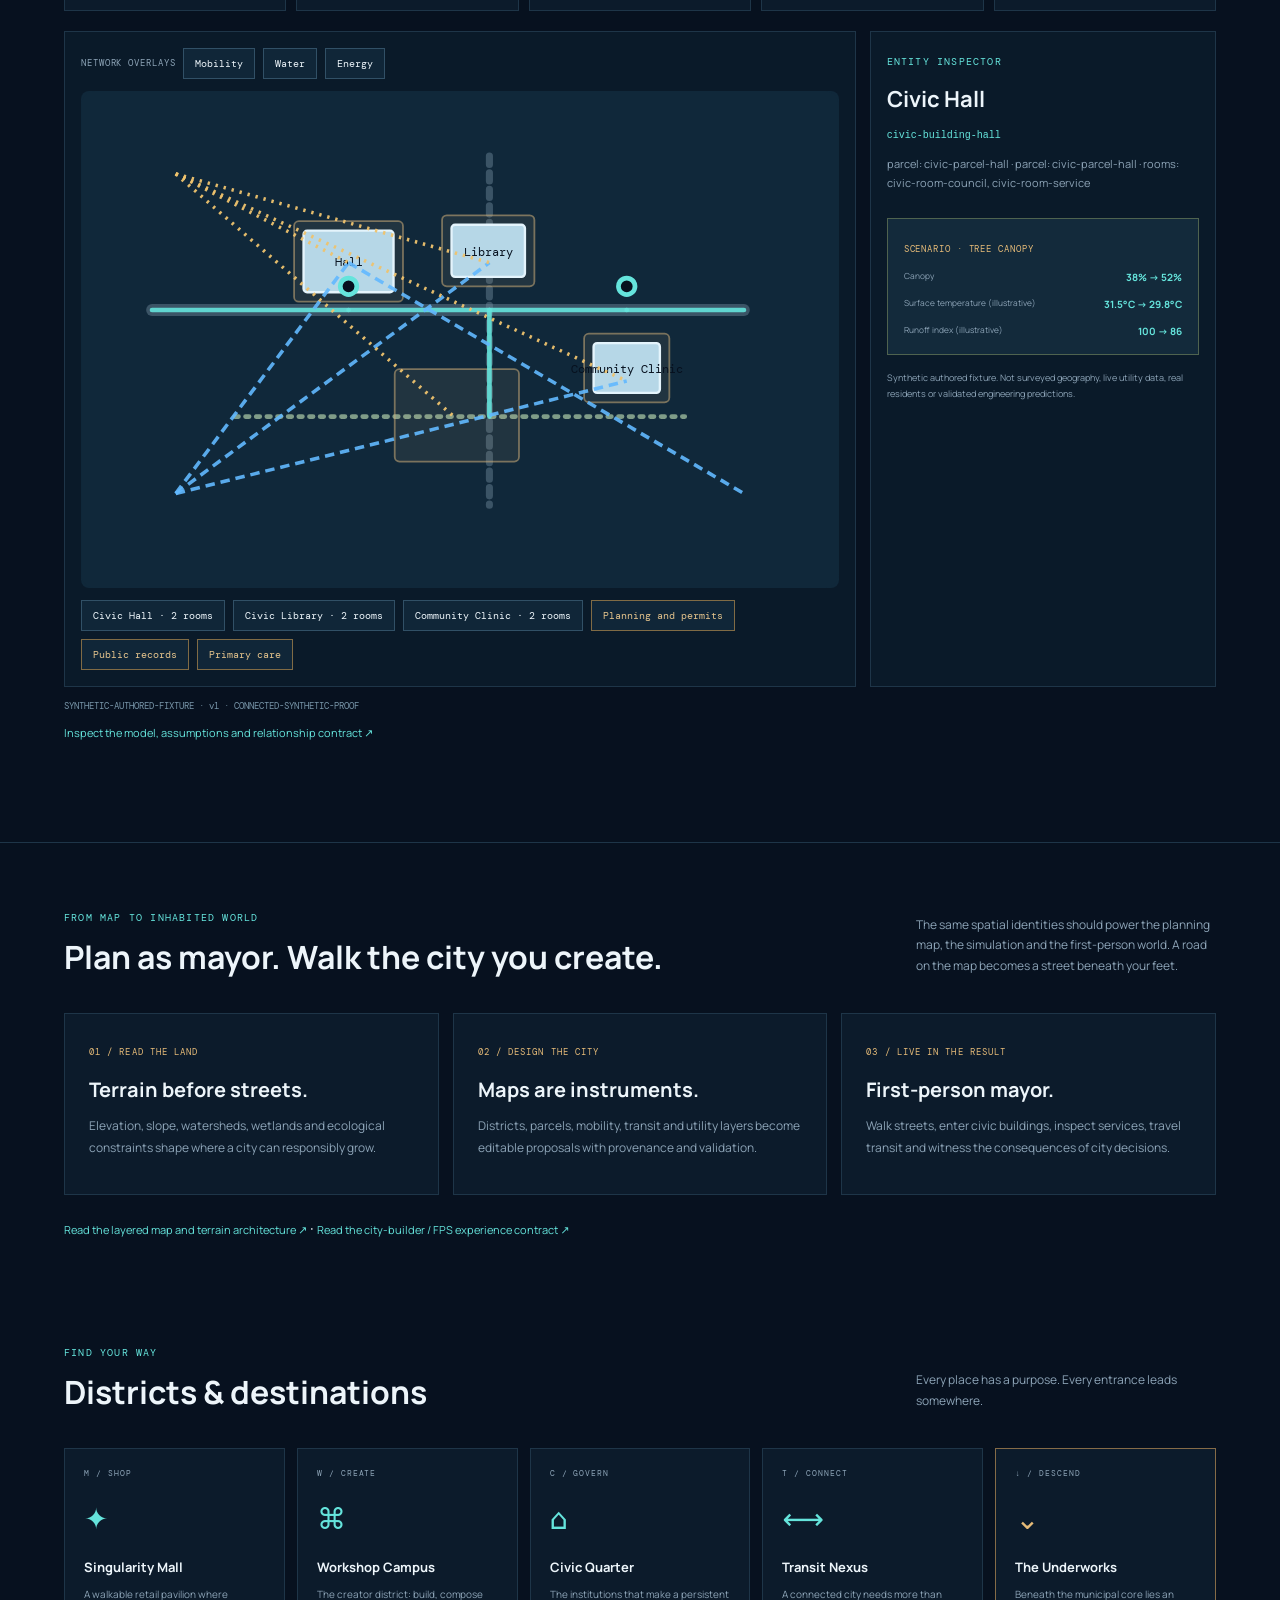
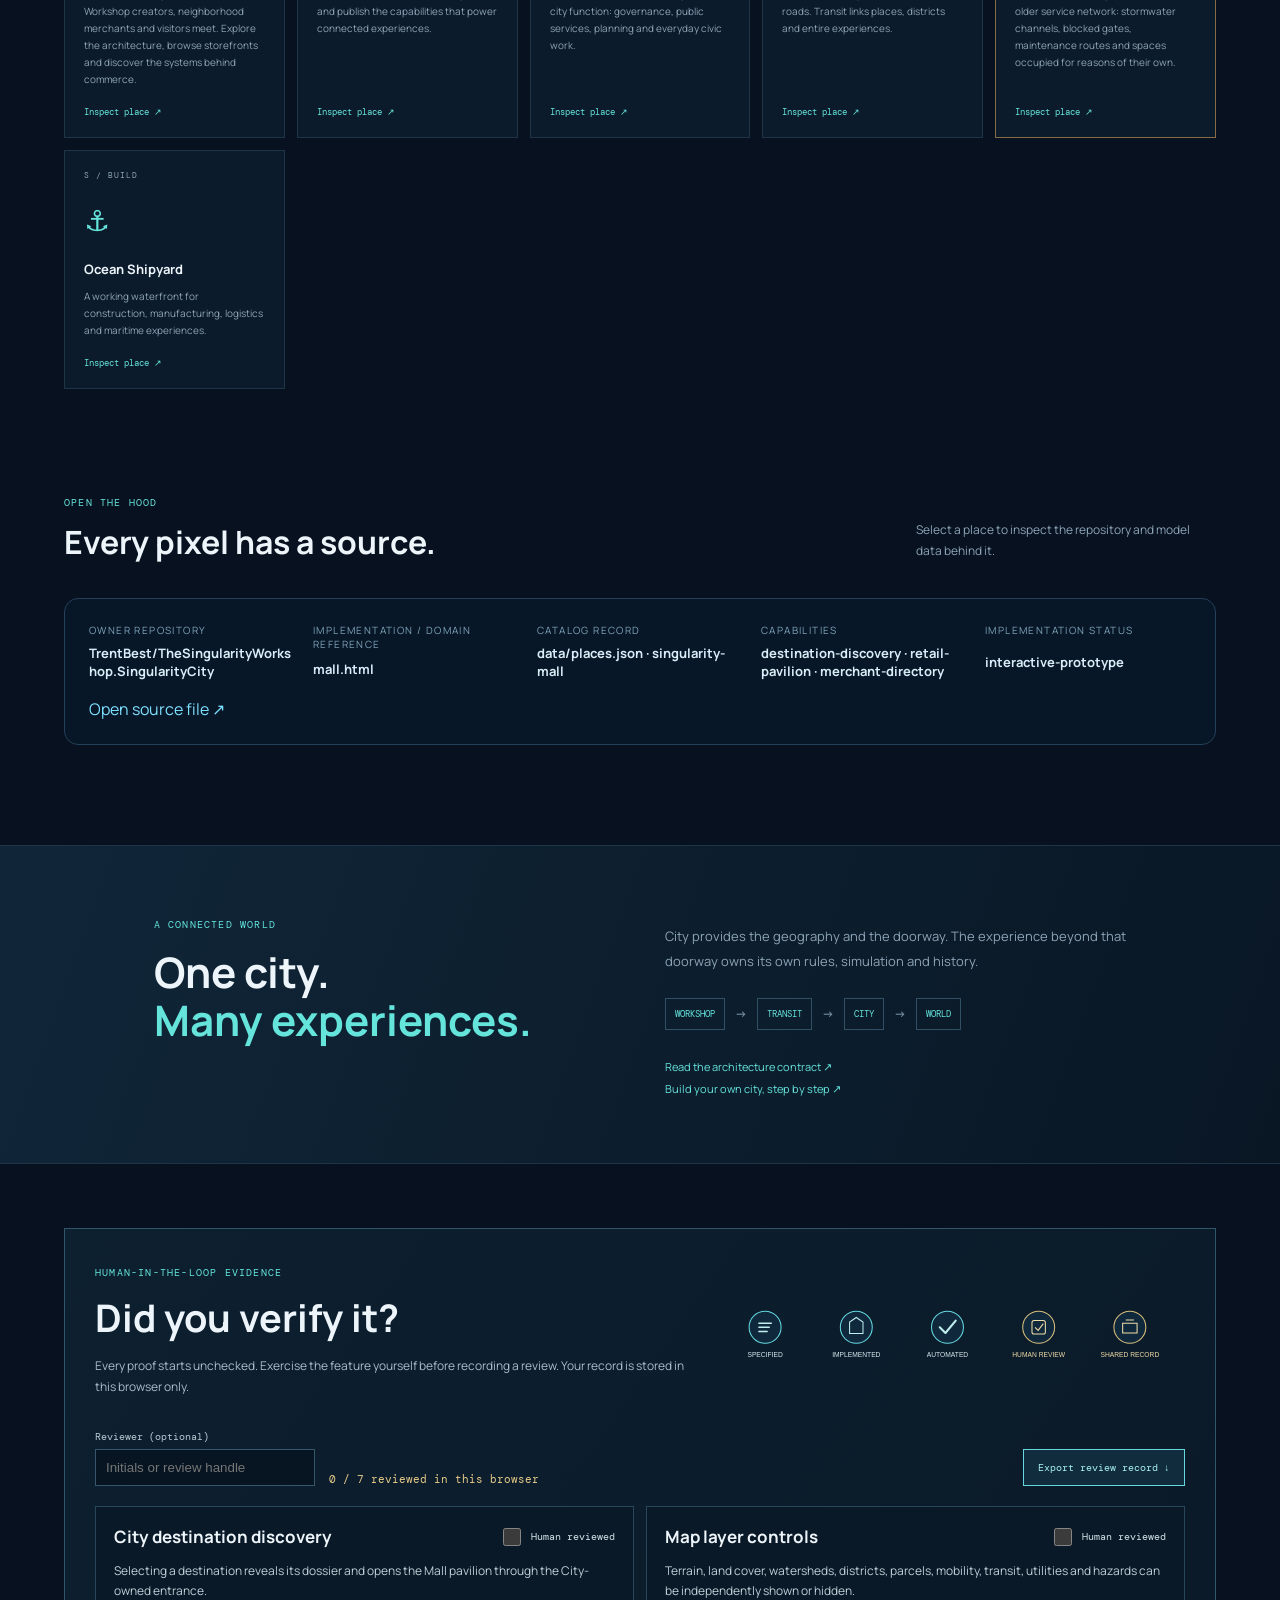
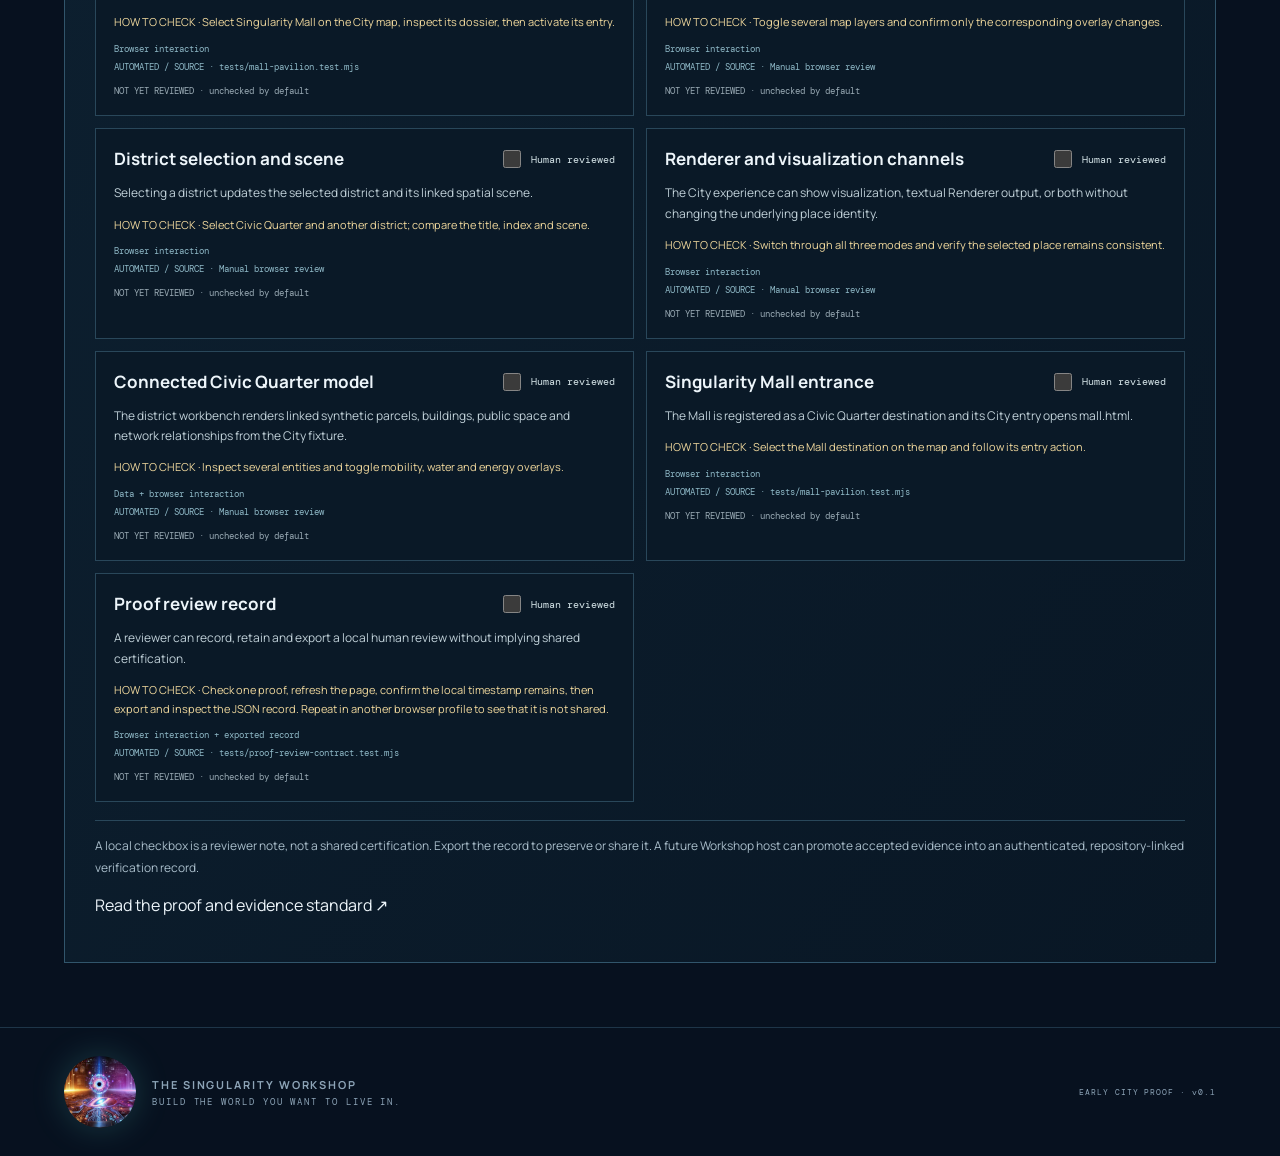
==== commit 8cd4d2fb: "Link proof review panel to its evidence documentation" ====
--- a/index.html
+++ b/index.html
@@ -152,6 +152,7 @@
   </main>
     <section class="proof-review-section" aria-label="Human proof review">
       <div id="proof-review" data-proof-review="city"></div>
+      <p class="proof-review-doc-link"><a href="docs/PROOF_REVIEW_AND_VERIFICATION.md">Read the proof and evidence standard ↗</a></p>
     </section>
 
 
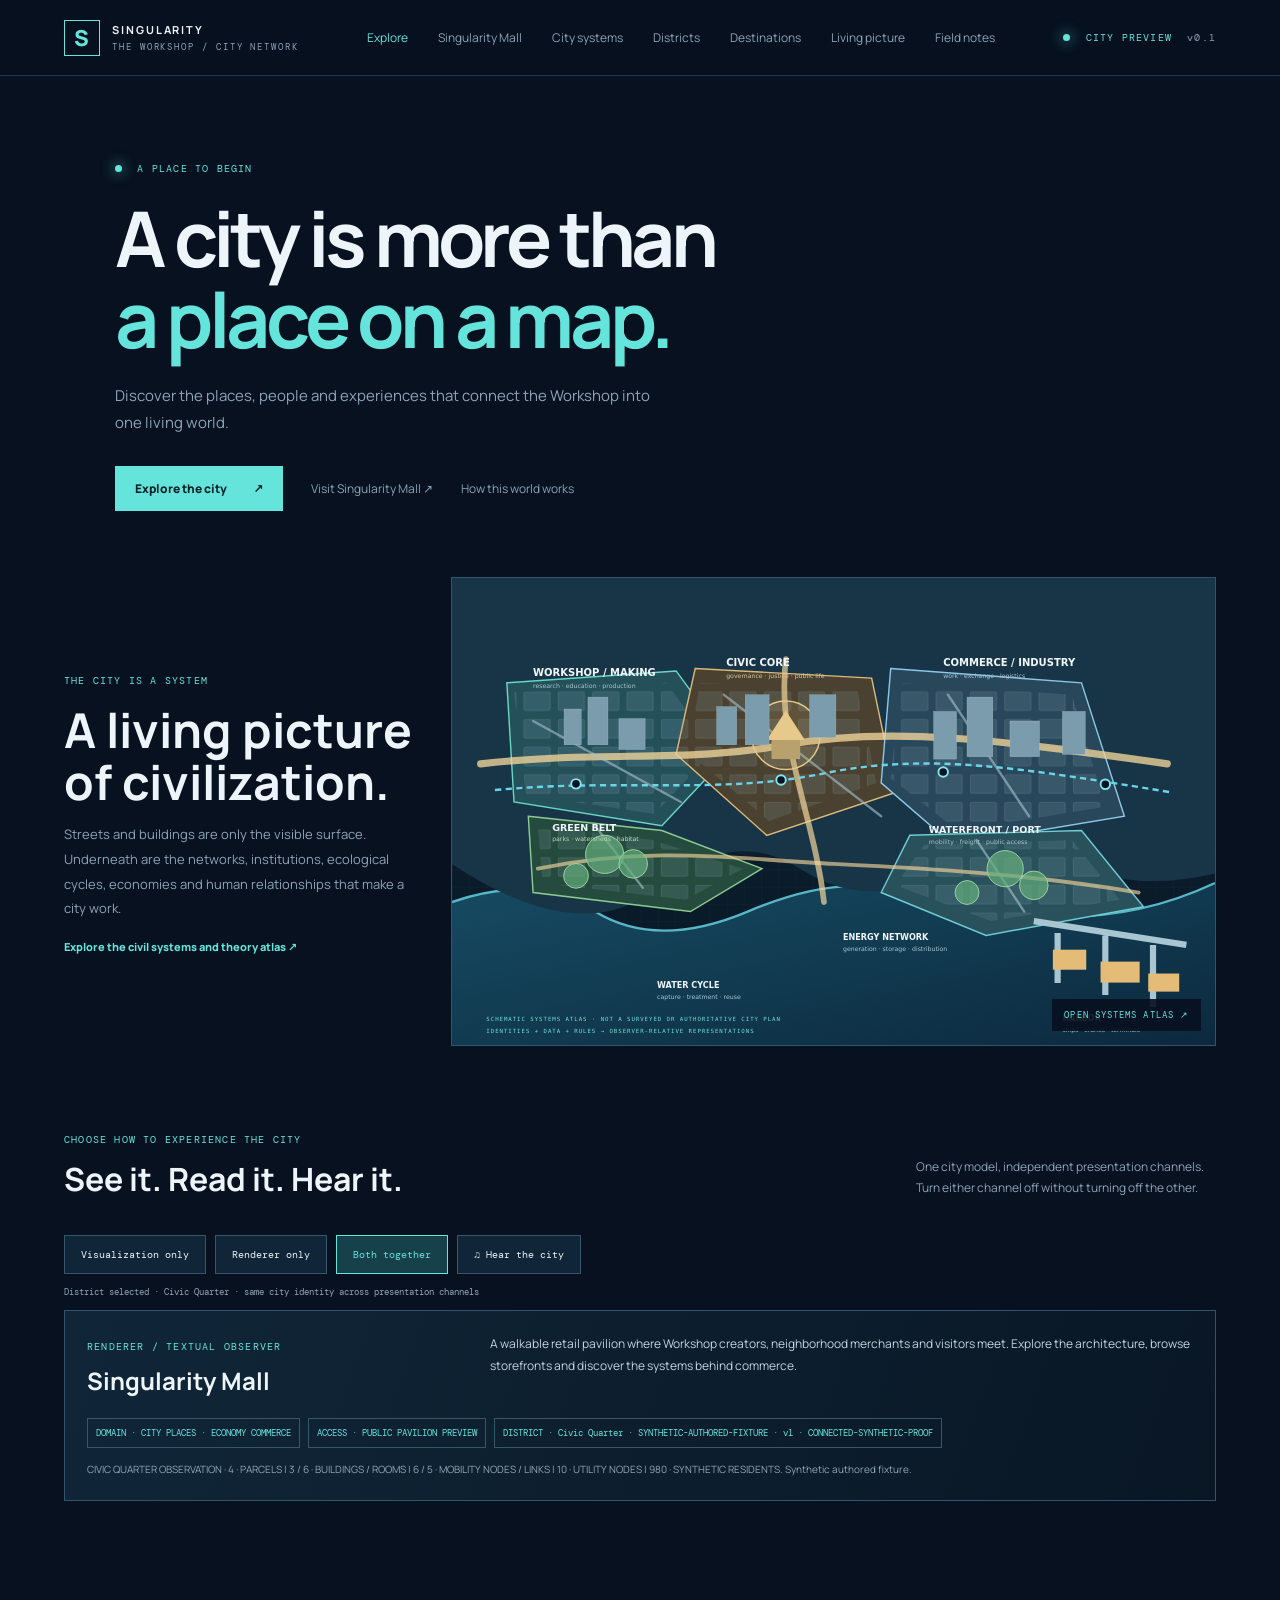
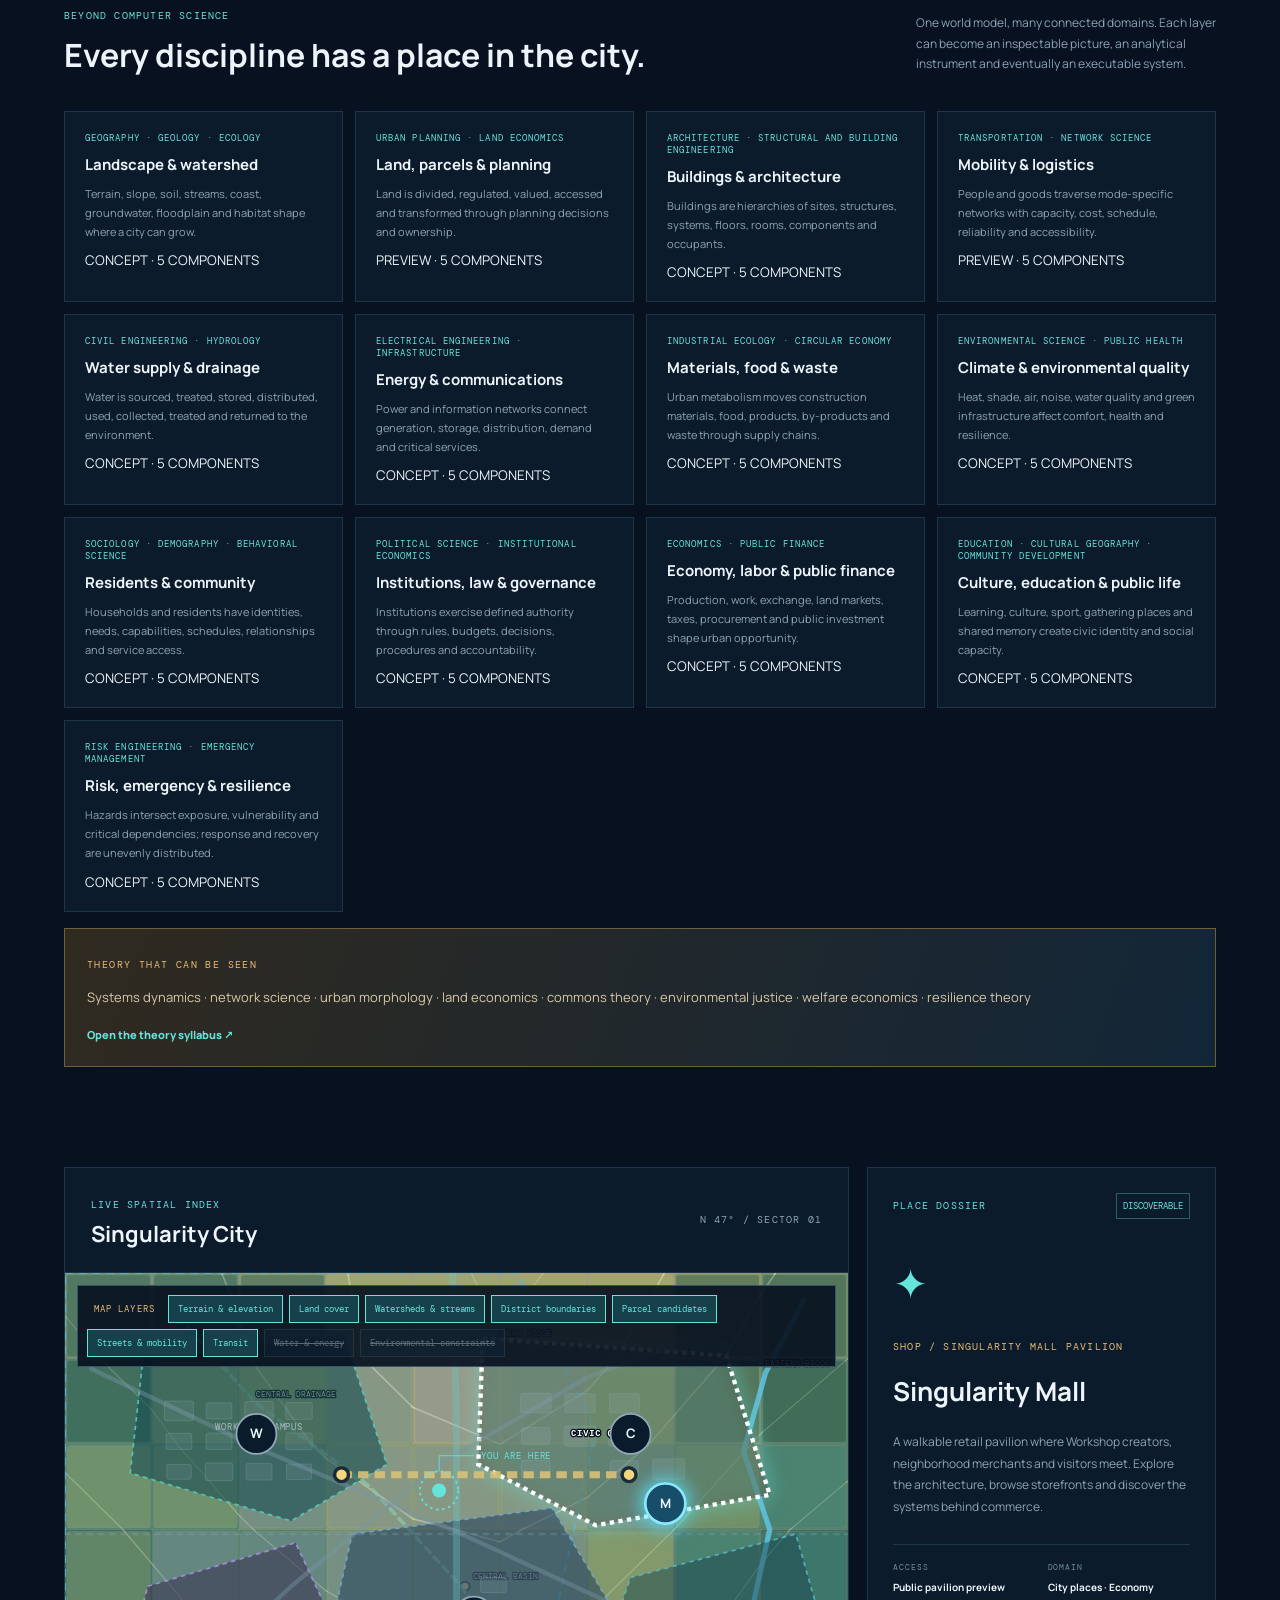
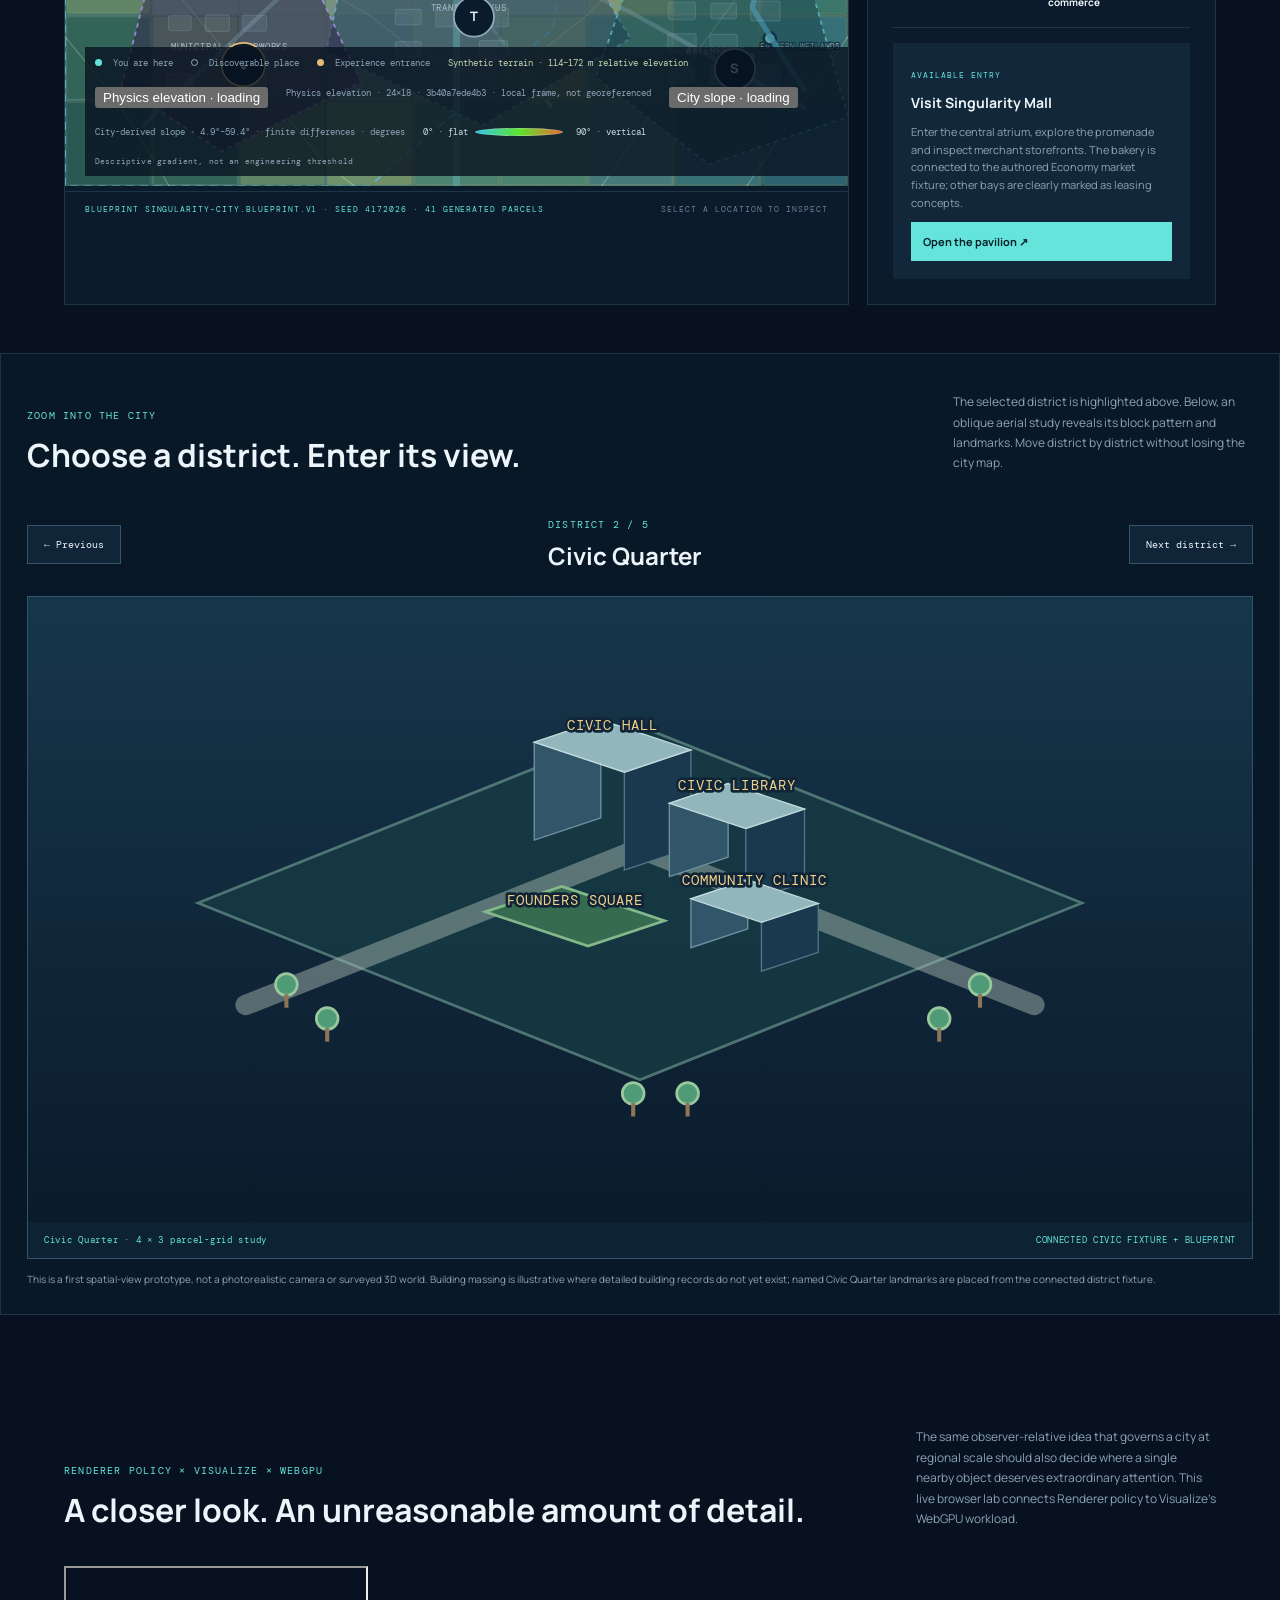
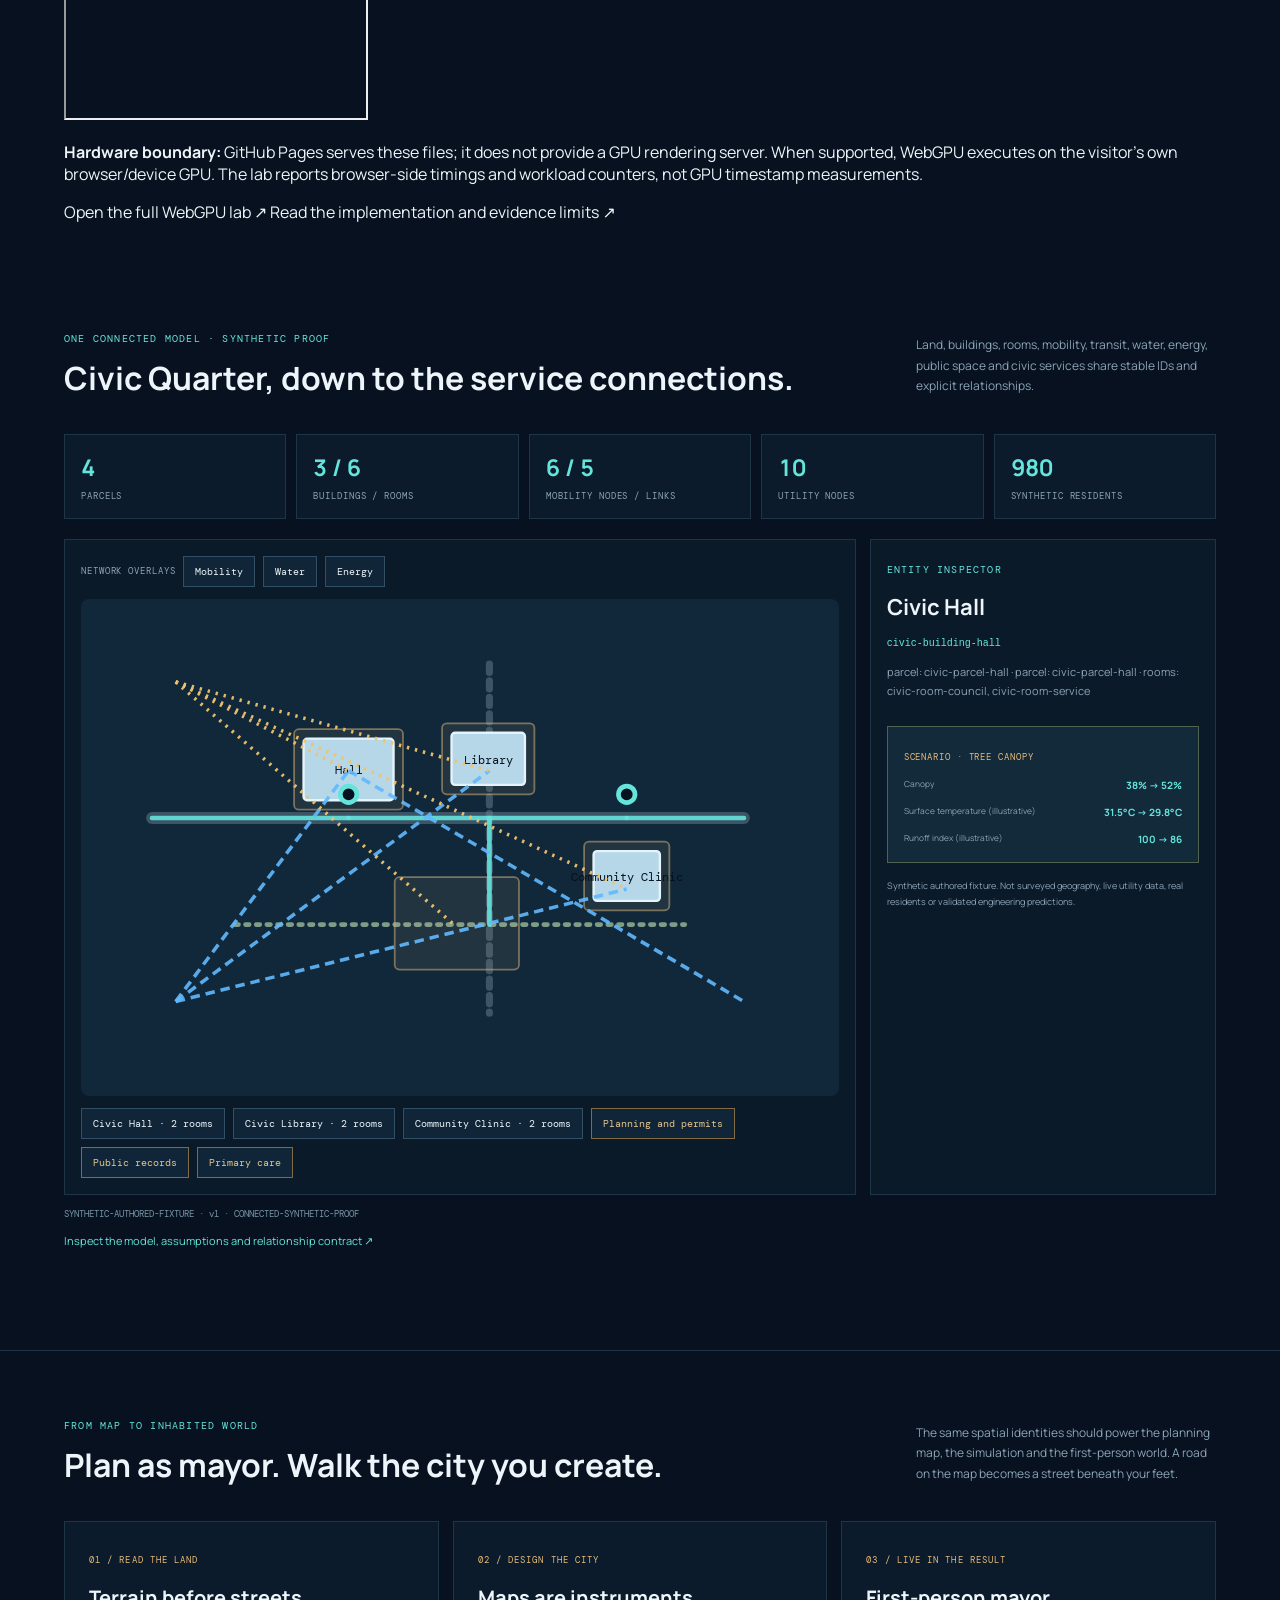
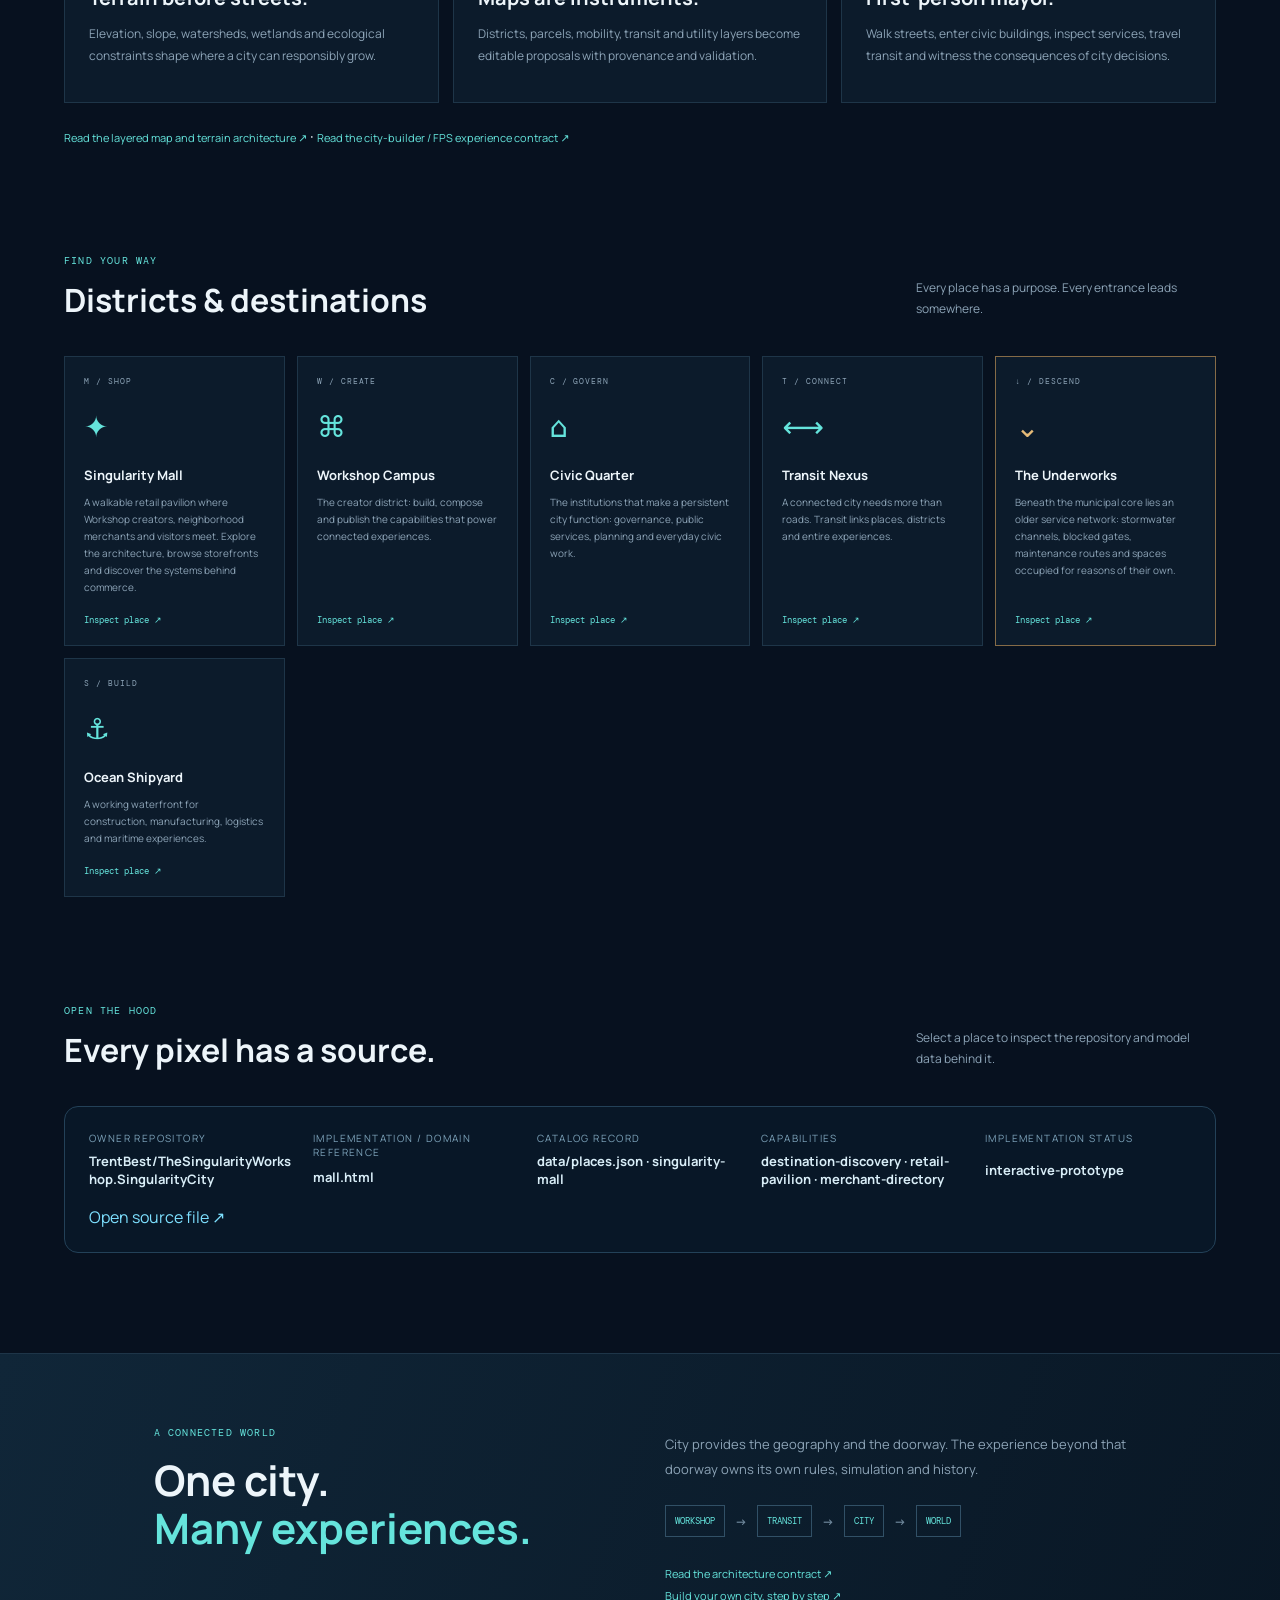
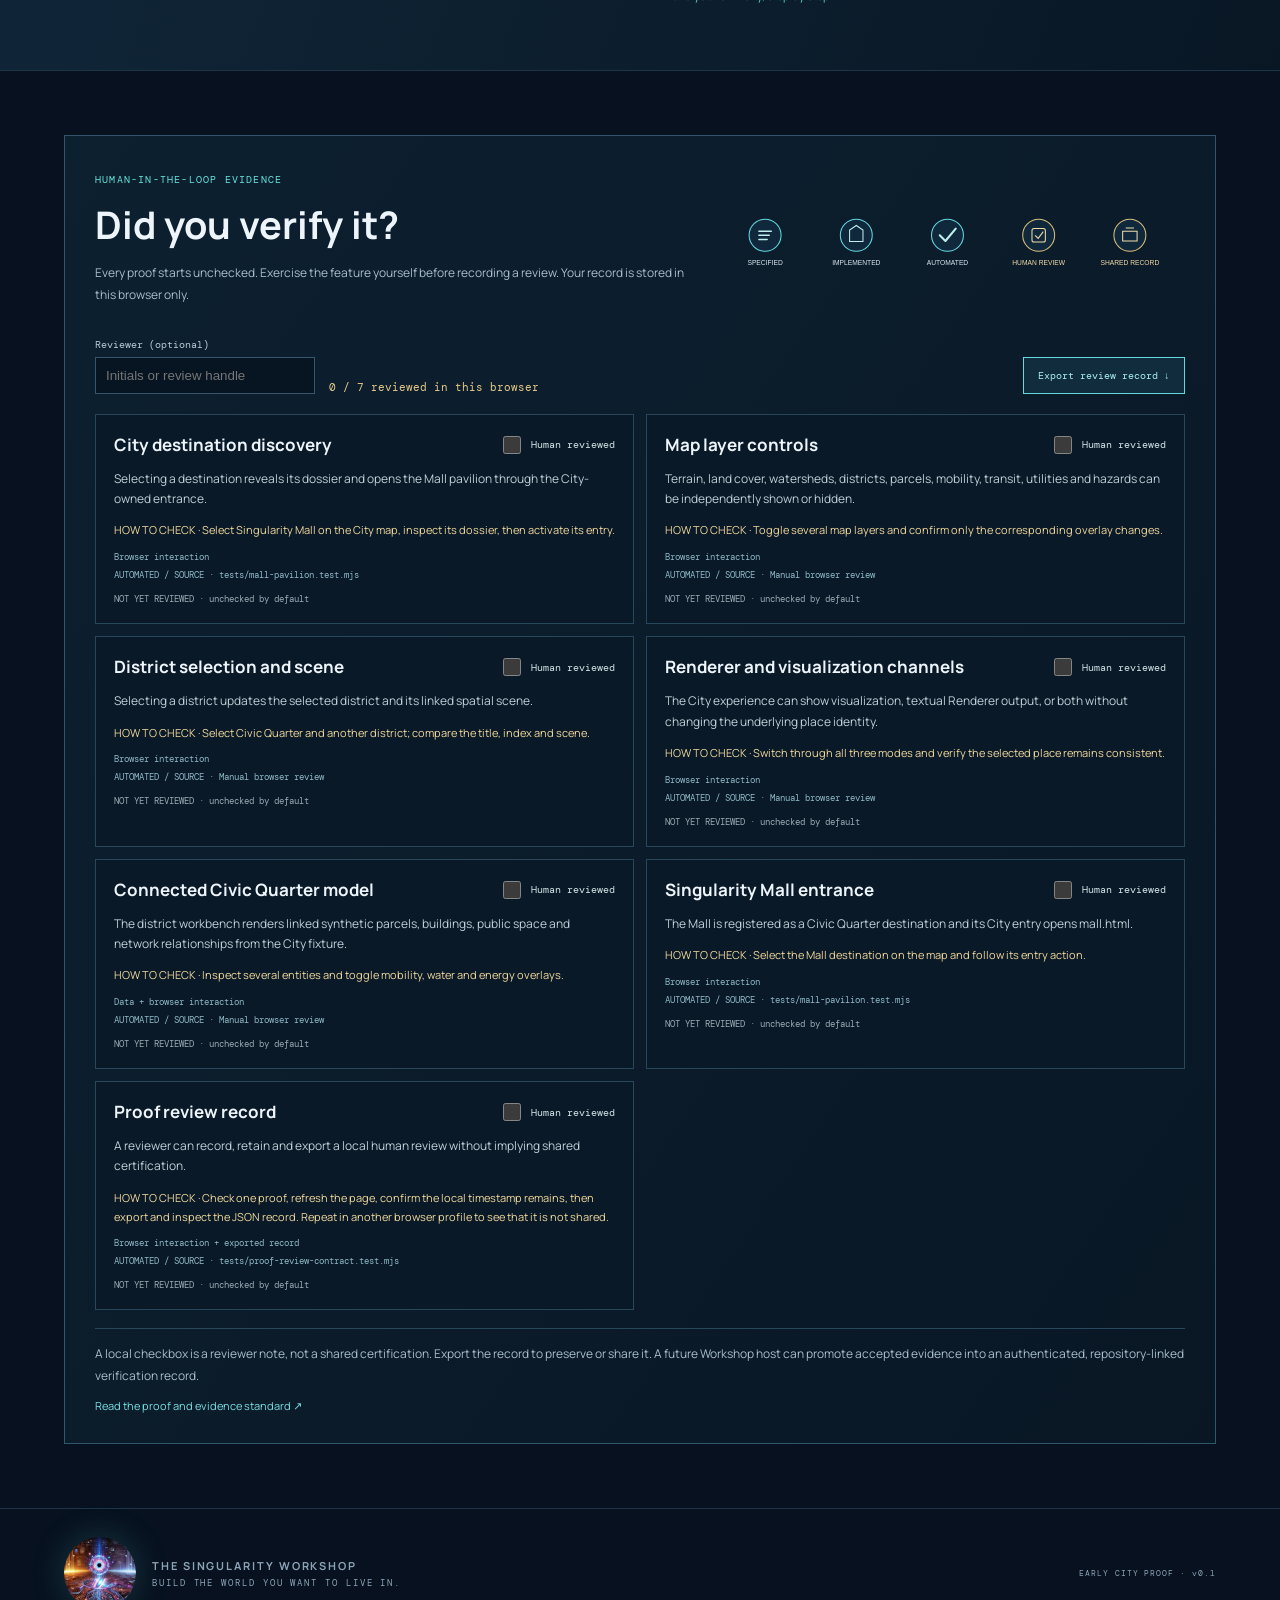
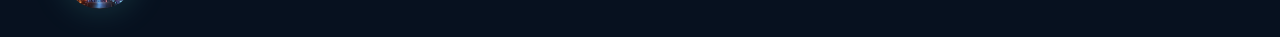
==== commit 896643be: "feat: embed Renderer-driven WebGPU lab in City" ====
--- a/index.html
+++ b/index.html
@@ -116,6 +116,21 @@
       <p class="district-scene-note">This is a first spatial-view prototype, not a photorealistic camera or surveyed 3D world. Building massing is illustrative where detailed building records do not yet exist; named Civic Quarter landmarks are placed from the connected district fixture.</p>
     </section>
 
+    <section class="hyper-visualization section" id="hyper-visualization" aria-labelledby="hyper-visualization-title">
+      <div class="section-heading">
+        <div><span class="eyebrow">RENDERER POLICY × VISUALIZE × WEBGPU</span><h2 id="hyper-visualization-title">A closer look. An unreasonable amount of detail.</h2></div>
+        <p>The same observer-relative idea that governs a city at regional scale should also decide where a single nearby object deserves extraordinary attention. This live browser lab connects Renderer policy to Visualize's WebGPU workload.</p>
+      </div>
+      <div class="hyper-visualization-frame">
+        <iframe src="https://trentbest.github.io/TheSingularityWorkshop.Visualize/samples/SoldierField/WebGpuRunner/" title="Visualize Soldier Field WebGPU and Renderer policy lab" loading="lazy"></iframe>
+      </div>
+      <div class="hyper-visualization-caption">
+        <p><strong>Hardware boundary:</strong> GitHub Pages serves these files; it does not provide a GPU rendering server. When supported, WebGPU executes on the visitor's own browser/device GPU. The lab reports browser-side timings and workload counters, not GPU timestamp measurements.</p>
+        <a href="https://trentbest.github.io/TheSingularityWorkshop.Visualize/samples/SoldierField/WebGpuRunner/" target="_blank" rel="noopener">Open the full WebGPU lab ↗</a>
+        <a href="https://github.com/TrentBest/TheSingularityWorkshop.Visualize/blob/development/samples/SoldierField/WebGpuRunner/README.md">Read the implementation and evidence limits ↗</a>
+      </div>
+    </section>
+
     <section class="district-proof section" id="connected-district">
       <div class="section-heading"><div><span class="eyebrow">ONE CONNECTED MODEL · SYNTHETIC PROOF</span><h2>Civic Quarter, down to the service connections.</h2></div><p>Land, buildings, rooms, mobility, transit, water, energy, public space and civic services share stable IDs and explicit relationships.</p></div>
       <div class="district-metrics" id="district-metrics"></div>
--- a/assets/css/proof-review.css
+++ b/assets/css/proof-review.css
@@ -22,3 +22,5 @@
 .is-reviewed .proof-review-record{color:#8ce0b5}
 .proof-review-boundary{margin-top:18px;border-top:1px solid #29475a;padding-top:14px}
 @media(max-width:800px){.proof-review-heading,.proof-review-list{grid-template-columns:1fr}.proof-review-art{max-width:560px}.proof-review-section{padding:18px;margin:36px 16px}}
+
+.proof-review-doc-link{margin:12px 0 0;font-size:11px}.proof-review-doc-link a{color:#78dfe1;text-decoration:none}.proof-review-doc-link a:hover{text-decoration:underline}
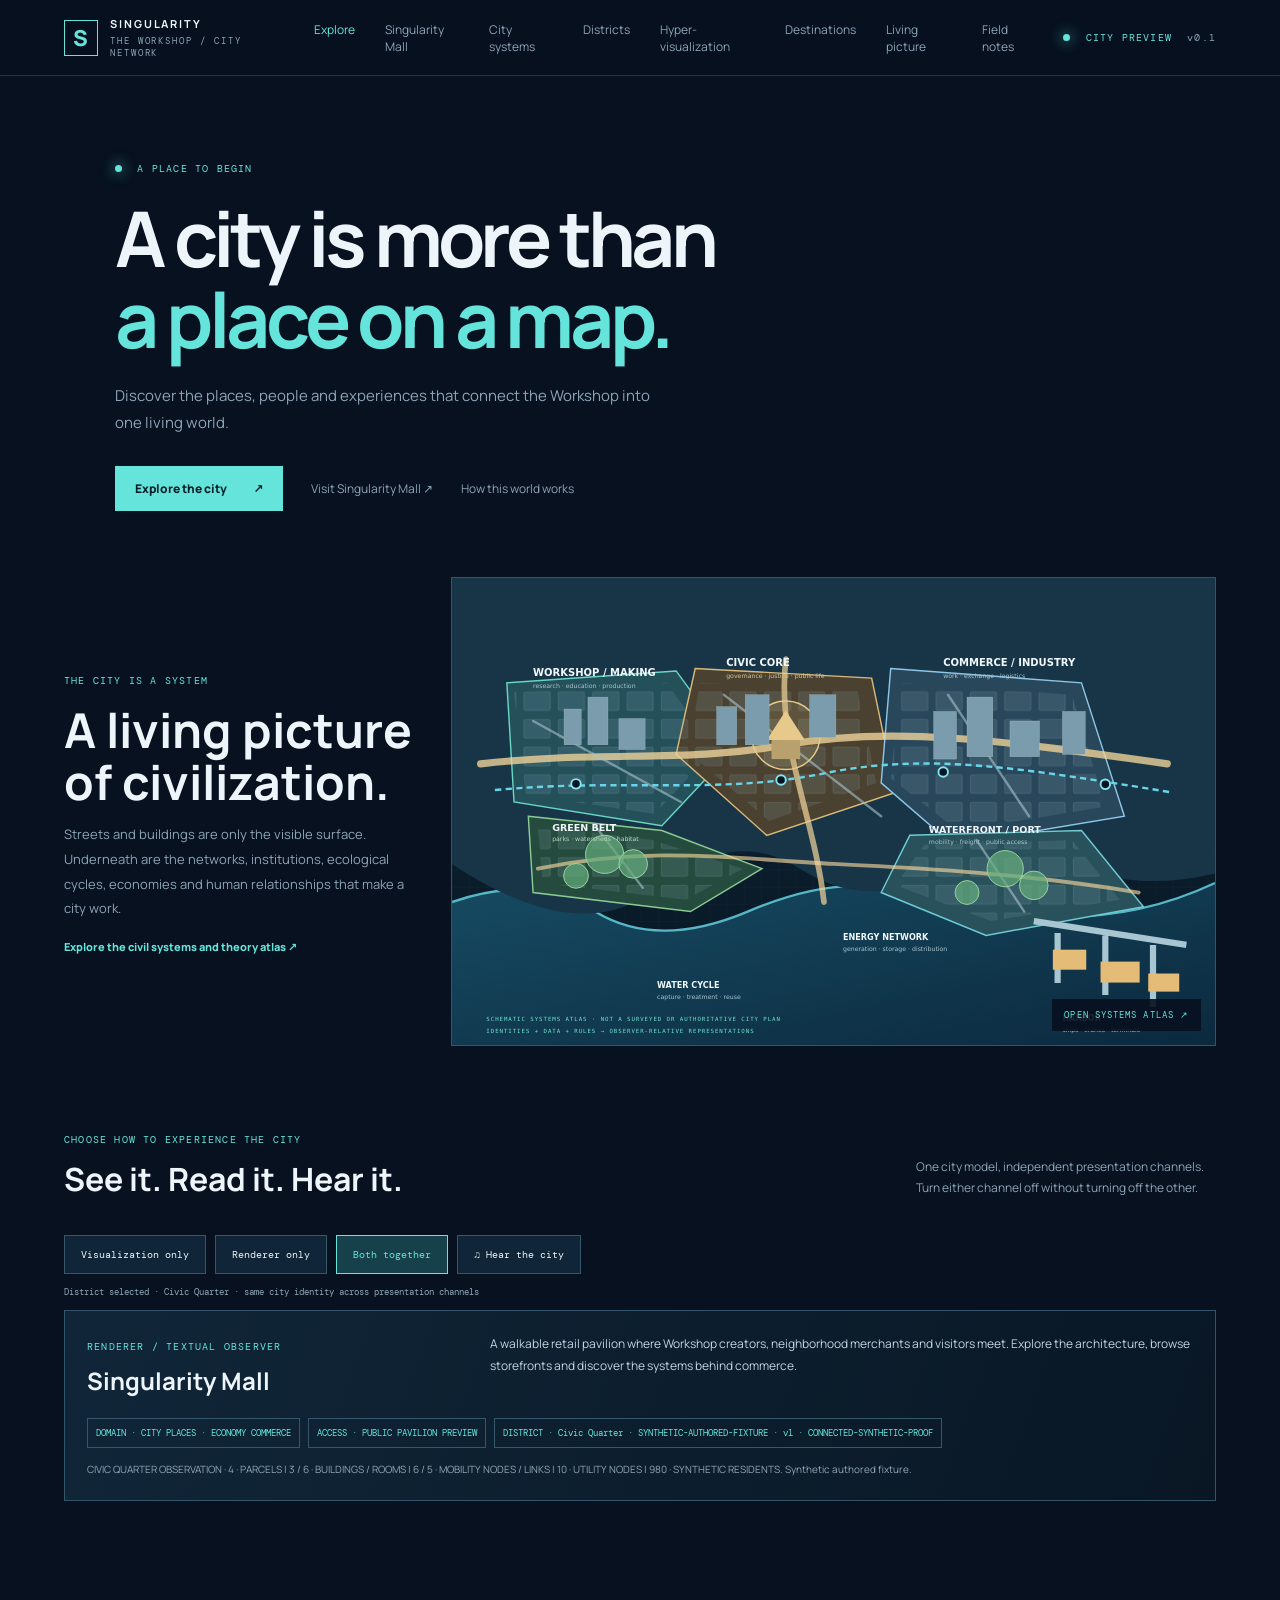
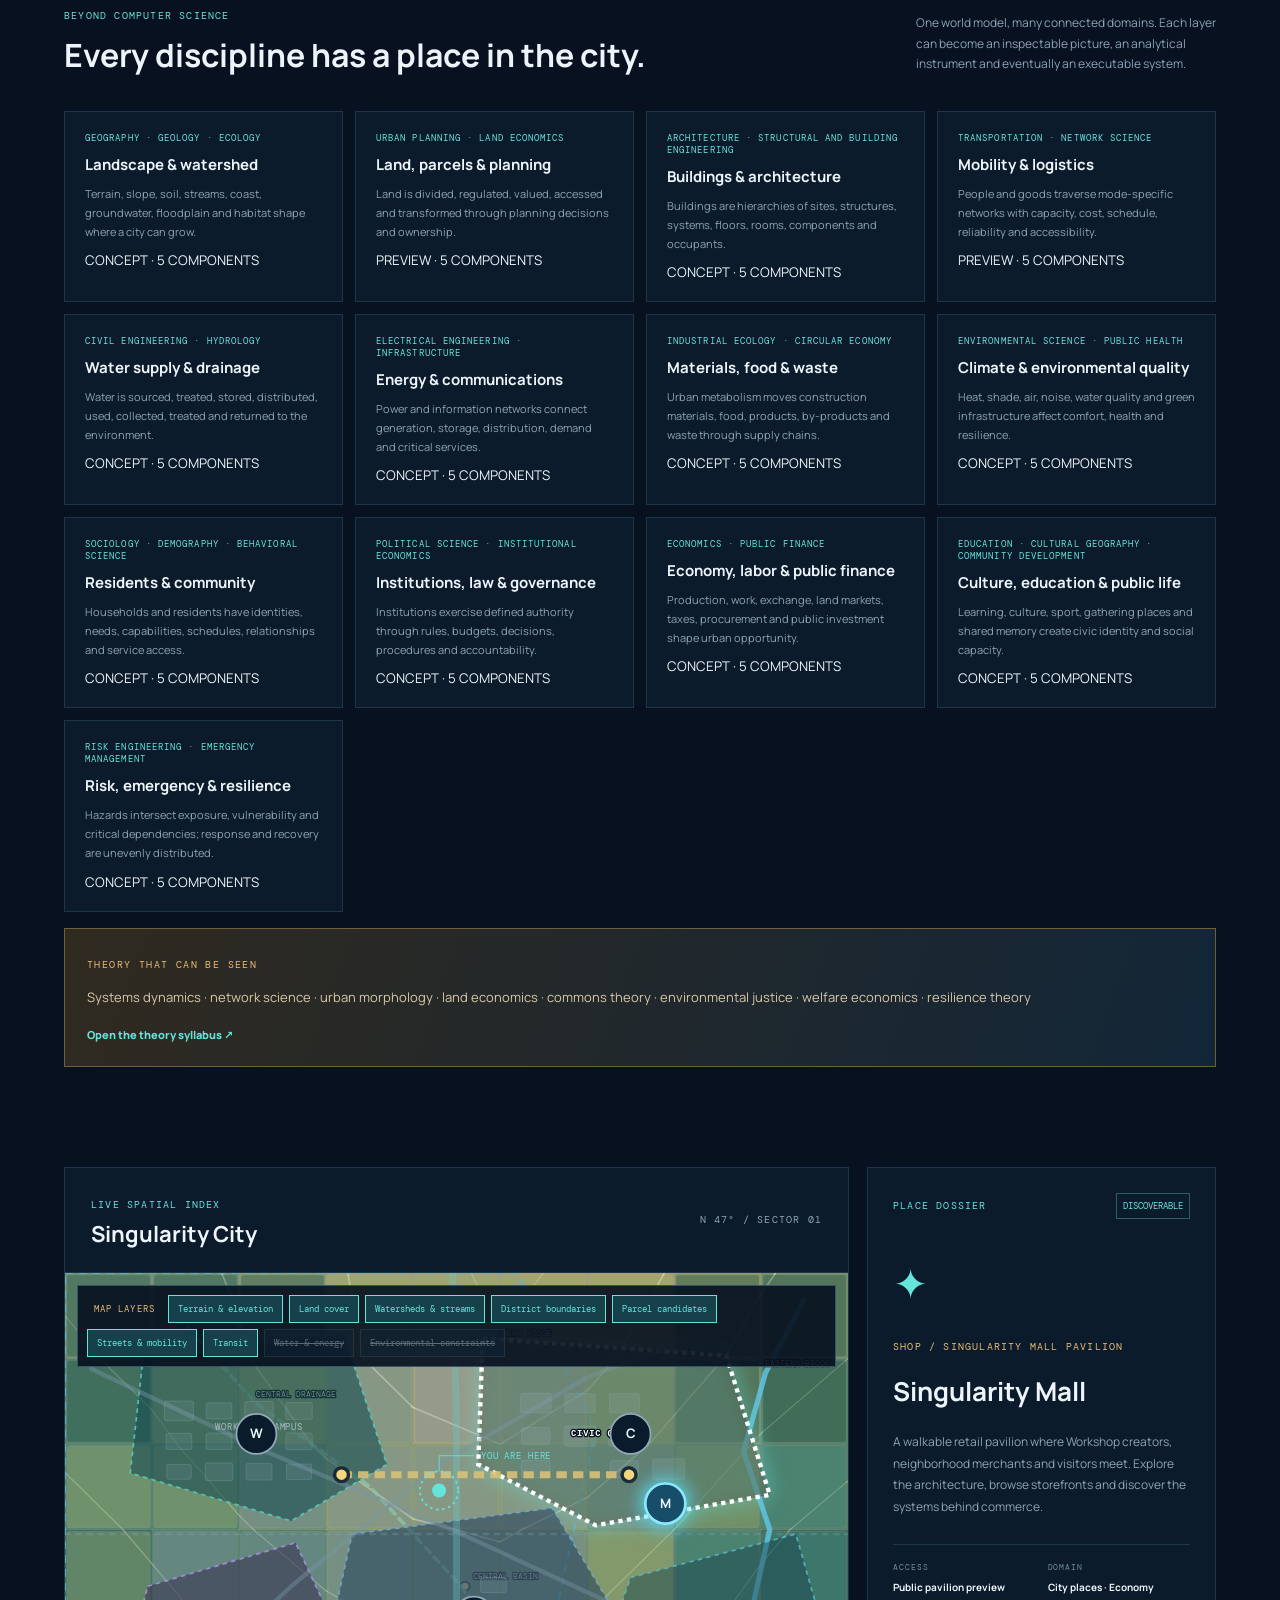
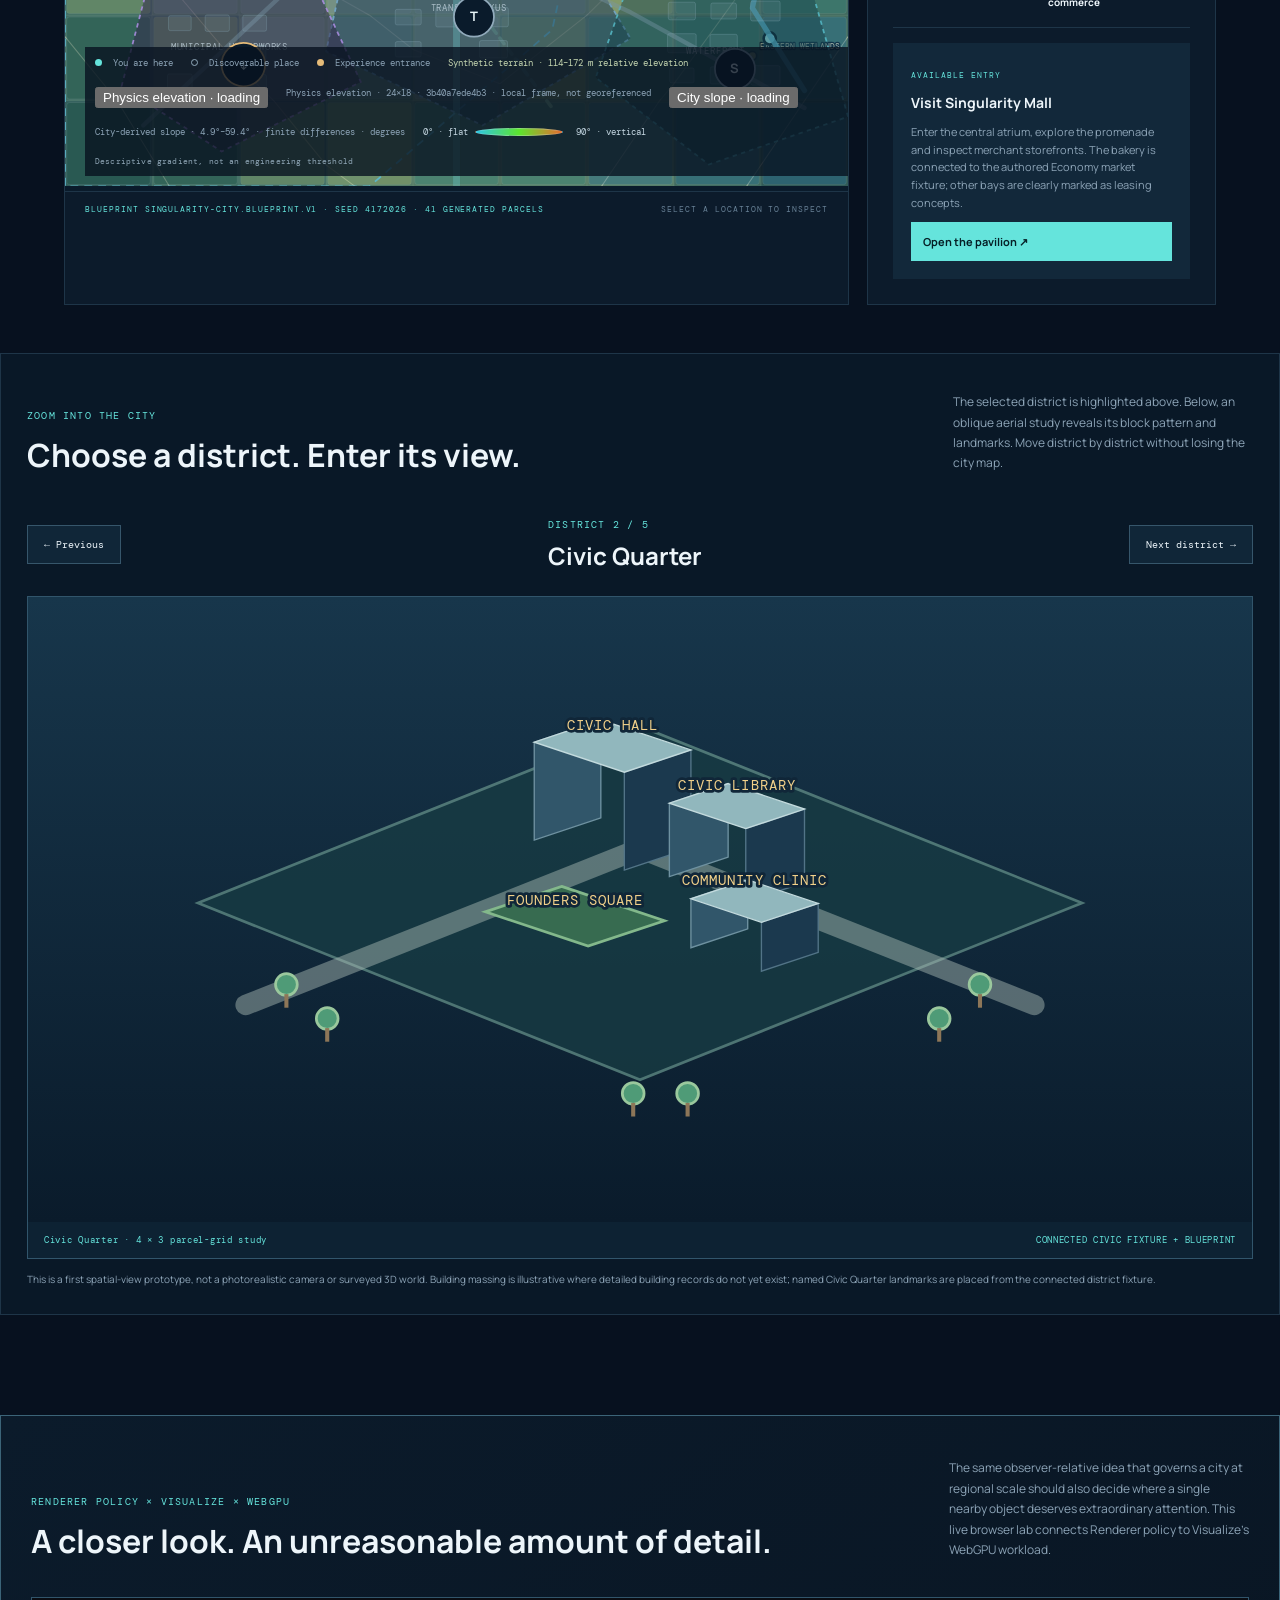
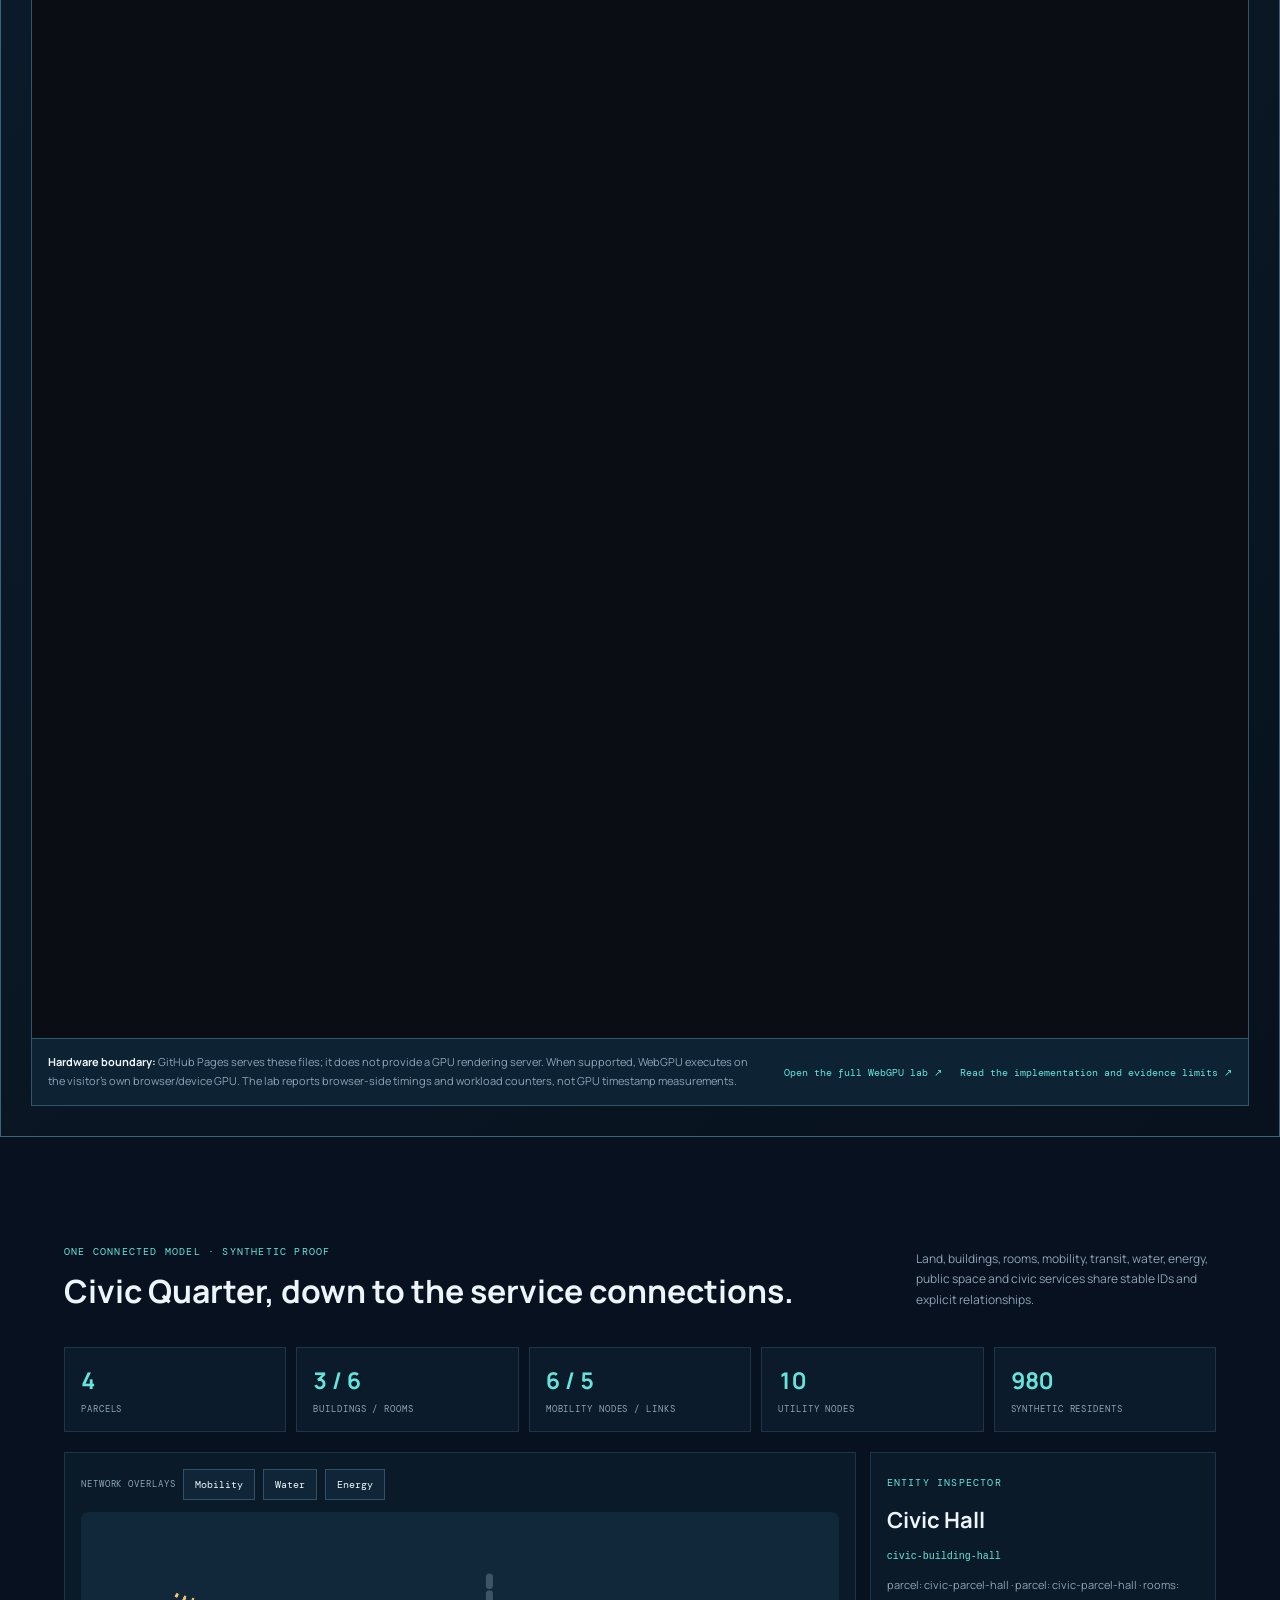
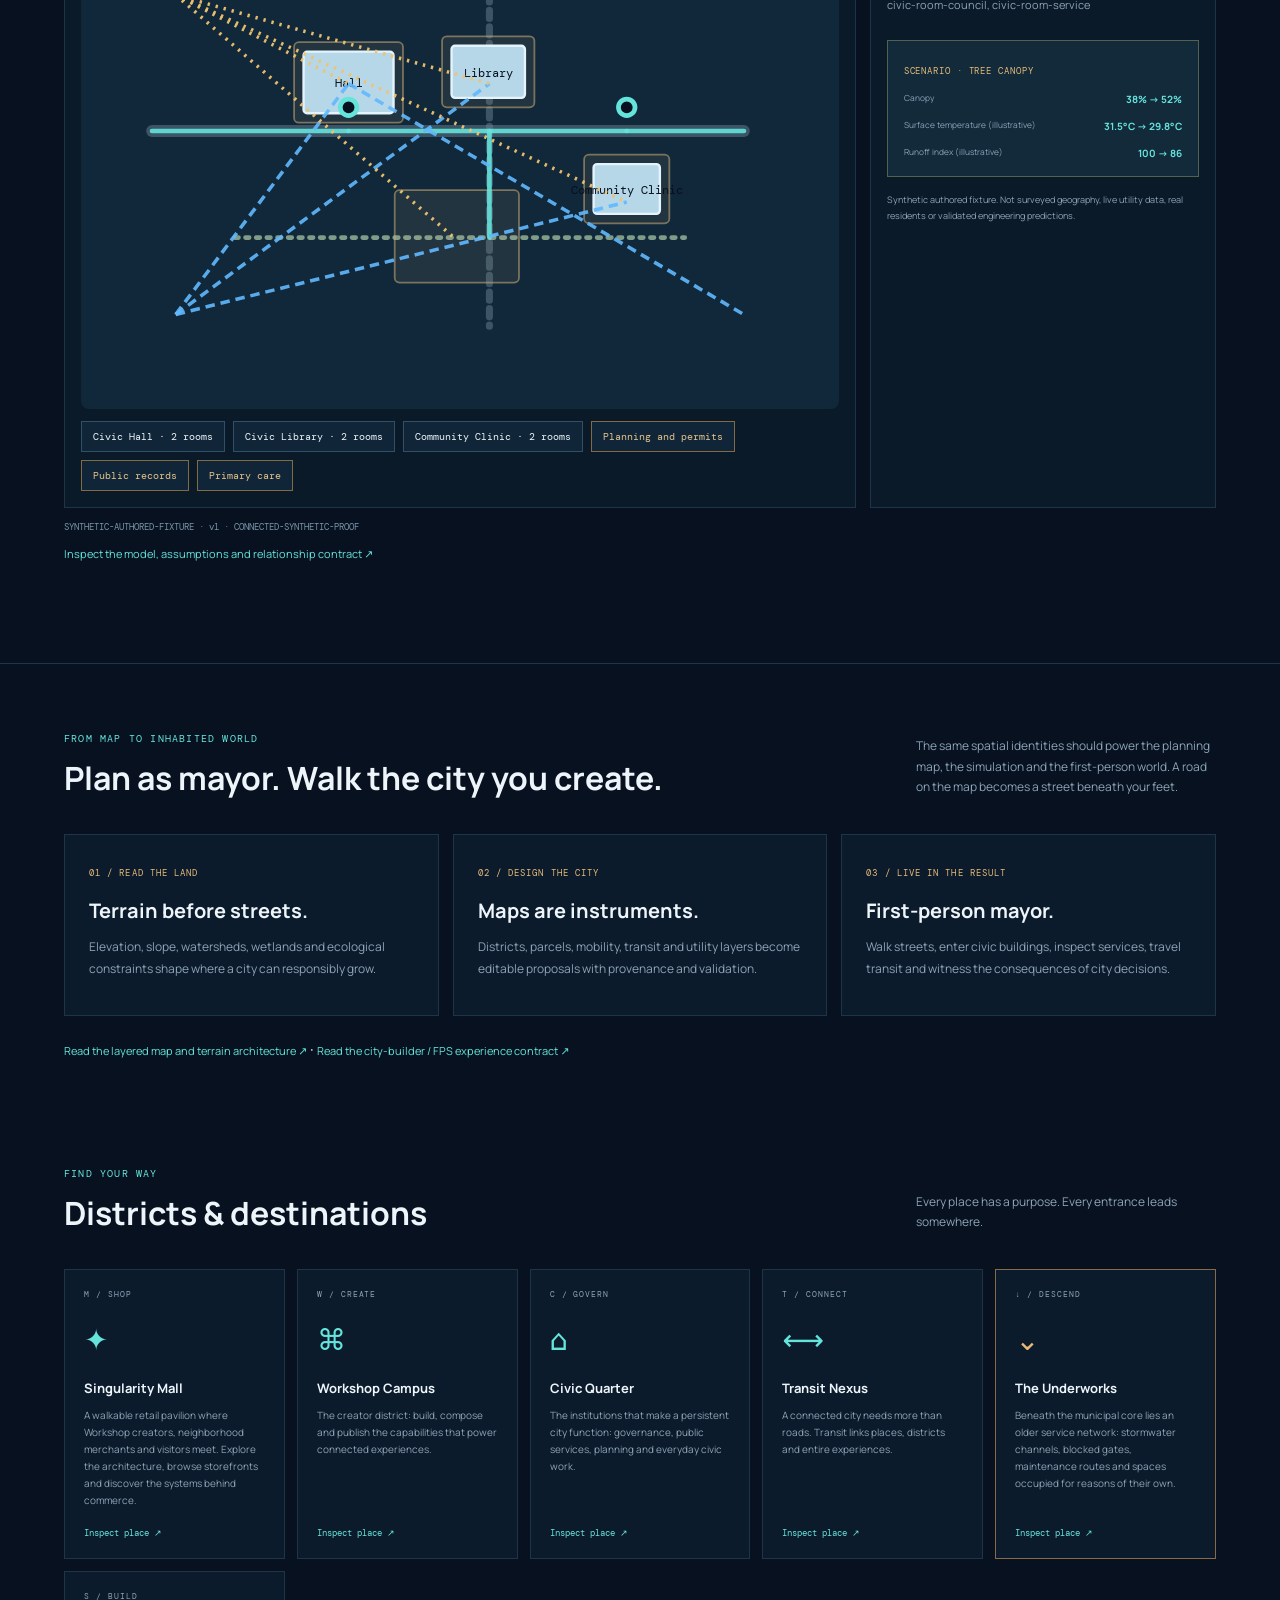
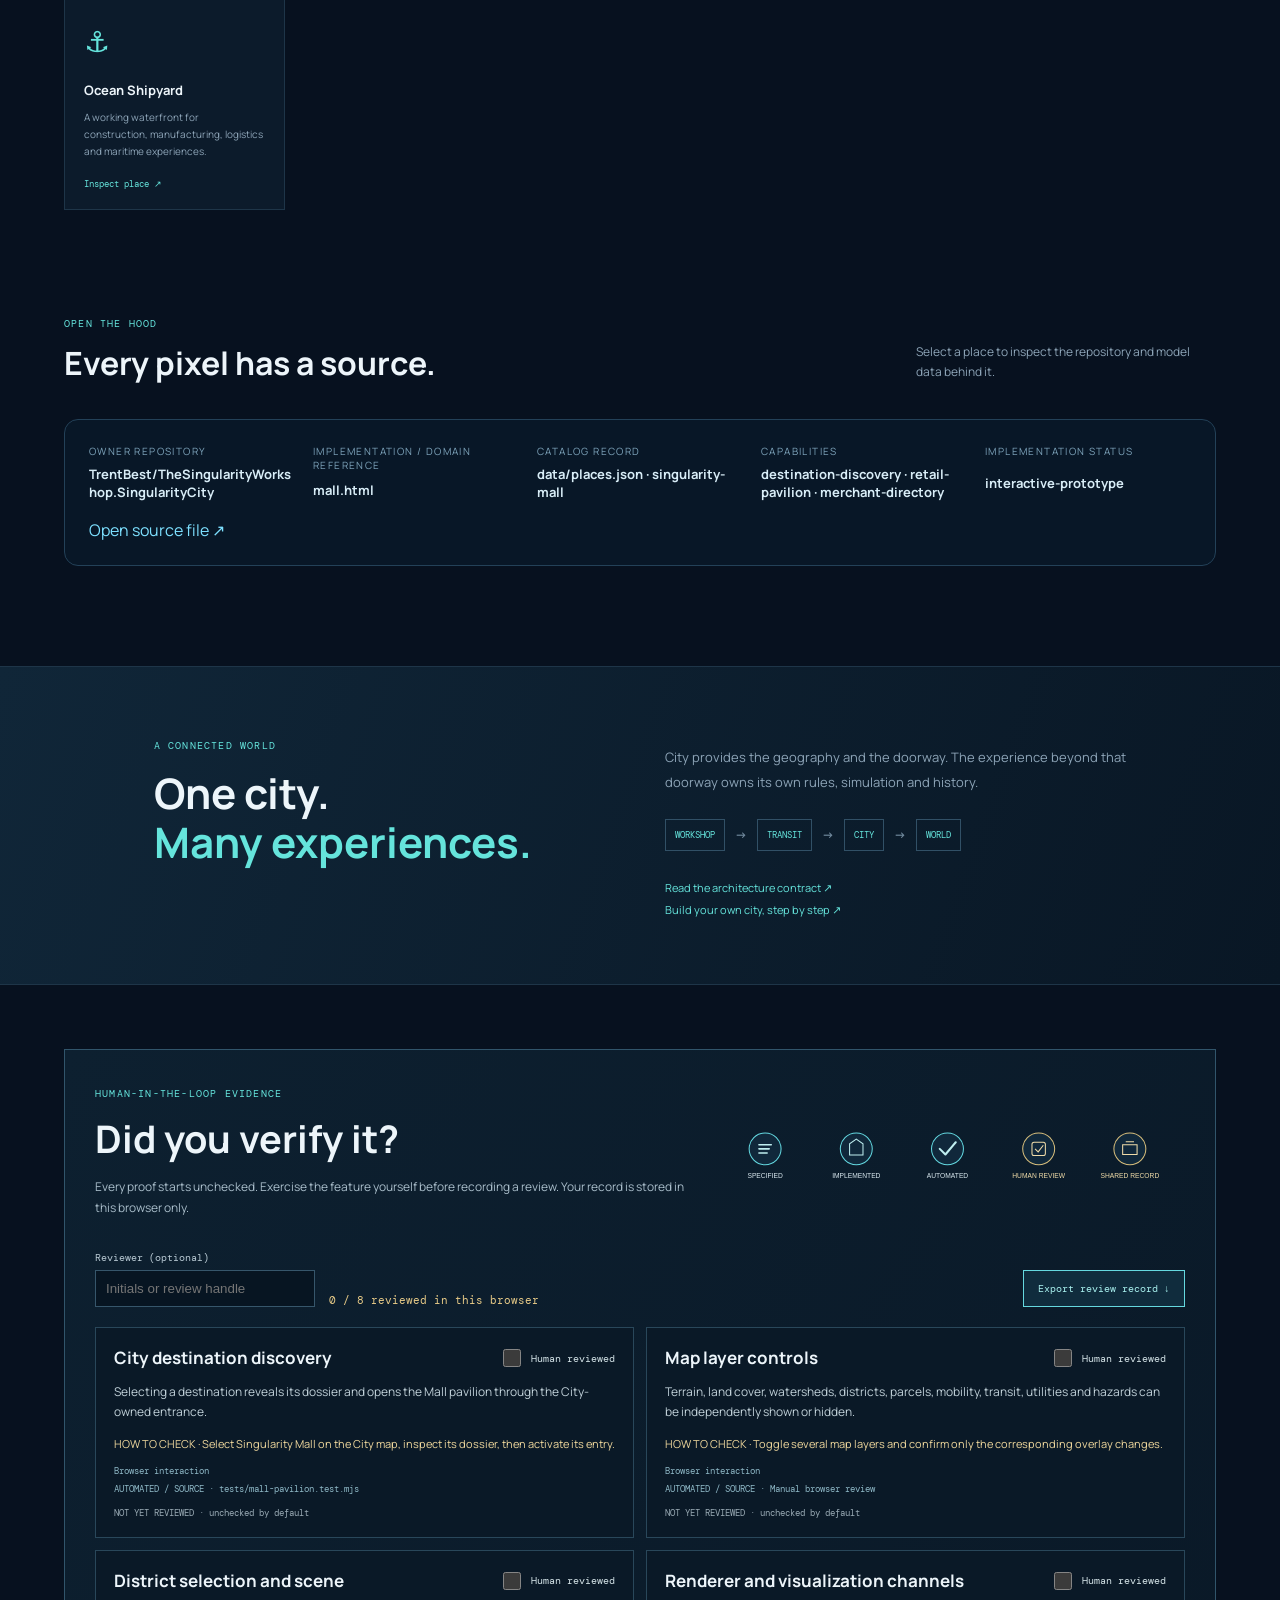
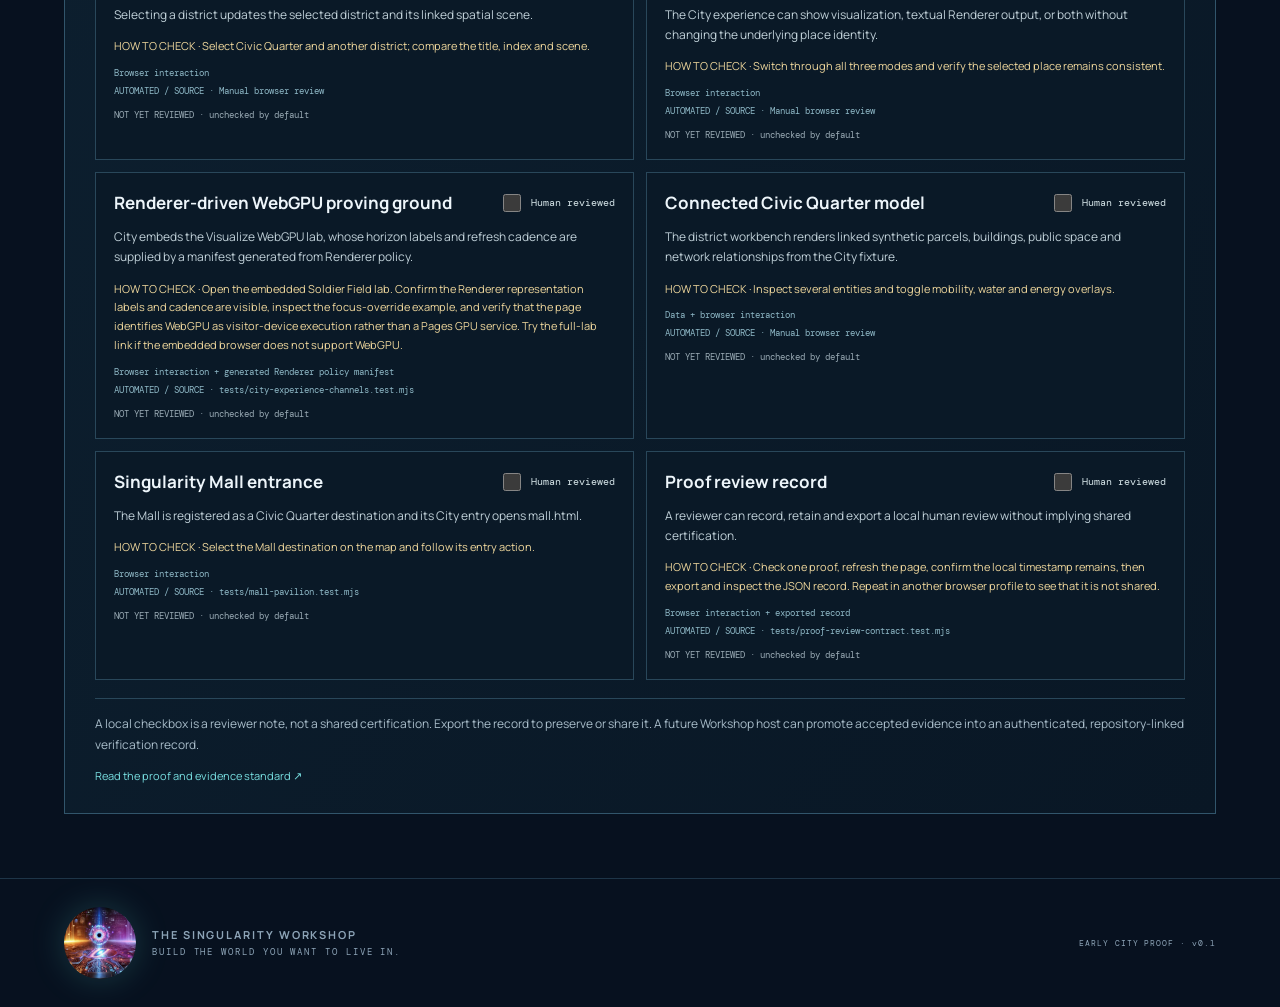
==== commit acdd10de: "nav: expose the hyper-visualization lab" ====
--- a/index.html
+++ b/index.html
@@ -14,7 +14,7 @@
     <a class="brand" href="#city" aria-label="Singularity City home">
       <span class="brand-mark">S</span><span><strong>SINGULARITY</strong><small>THE WORKSHOP / CITY NETWORK</small></span>
     </a>
-    <nav aria-label="Primary navigation"><a class="active" href="#city">Explore</a><a href="mall.html">Singularity Mall</a><a href="#systems">City systems</a><a href="#districts">Districts</a><a href="#destinations">Destinations</a><a href="docs/LIVING_PICTURE.md">Living picture</a><a href="thinking.html">Field notes</a></nav>
+    <nav aria-label="Primary navigation"><a class="active" href="#city">Explore</a><a href="mall.html">Singularity Mall</a><a href="#systems">City systems</a><a href="#districts">Districts</a><a href="#hyper-visualization">Hyper-visualization</a><a href="#destinations">Destinations</a><a href="docs/LIVING_PICTURE.md">Living picture</a><a href="thinking.html">Field notes</a></nav>
     <div class="network-state"><i></i> CITY PREVIEW <span>v0.1</span></div>
   </header>
 
--- a/assets/css/city.css
+++ b/assets/css/city.css
@@ -180,3 +180,14 @@
 @media(max-width:600px){.district-experience{padding:14px}.district-experience-toolbar{align-items:stretch;flex-wrap:wrap}.district-experience-toolbar>div{order:-1;flex-basis:100%}.district-scene-caption{flex-direction:column}.district-scene-frame #district-scene{min-height:180px}}
 
 #district-labels .map-label.district-label-selected{fill:#fff;opacity:1;font-weight:800;paint-order:stroke;stroke:#07111f;stroke-width:3px;stroke-linejoin:round}
+
+/* Hyper-visualization: embed the actual Visualize browser WebGPU runner, not a static mock. */
+.hyper-visualization{margin-top:54px;padding:clamp(16px,3vw,30px);border:1px solid #3b6478;background:linear-gradient(145deg,#0b1b2b,#08121e)}
+.hyper-visualization-frame{border:1px solid #31556b;background:#05080e;overflow:hidden}
+.hyper-visualization-frame iframe{display:block;width:100%;height:1040px;border:0;background:#0a0d13}
+.hyper-visualization-caption{display:flex;align-items:center;justify-content:space-between;gap:18px;flex-wrap:wrap;padding:14px 16px;background:#0d2233;border:1px solid #31556b;border-top:0}
+.hyper-visualization-caption p{flex:1 1 460px;margin:0;color:var(--muted);font-size:11px;line-height:1.7}
+.hyper-visualization-caption strong{color:var(--text)}
+.hyper-visualization-caption a{font:10px 'DM Mono',monospace;color:var(--cyan);text-decoration:none}
+.hyper-visualization-caption a:hover{text-decoration:underline}
+@media(max-width:700px){.hyper-visualization{padding:12px}.hyper-visualization-frame iframe{height:1280px}.hyper-visualization-caption{align-items:flex-start;flex-direction:column}}
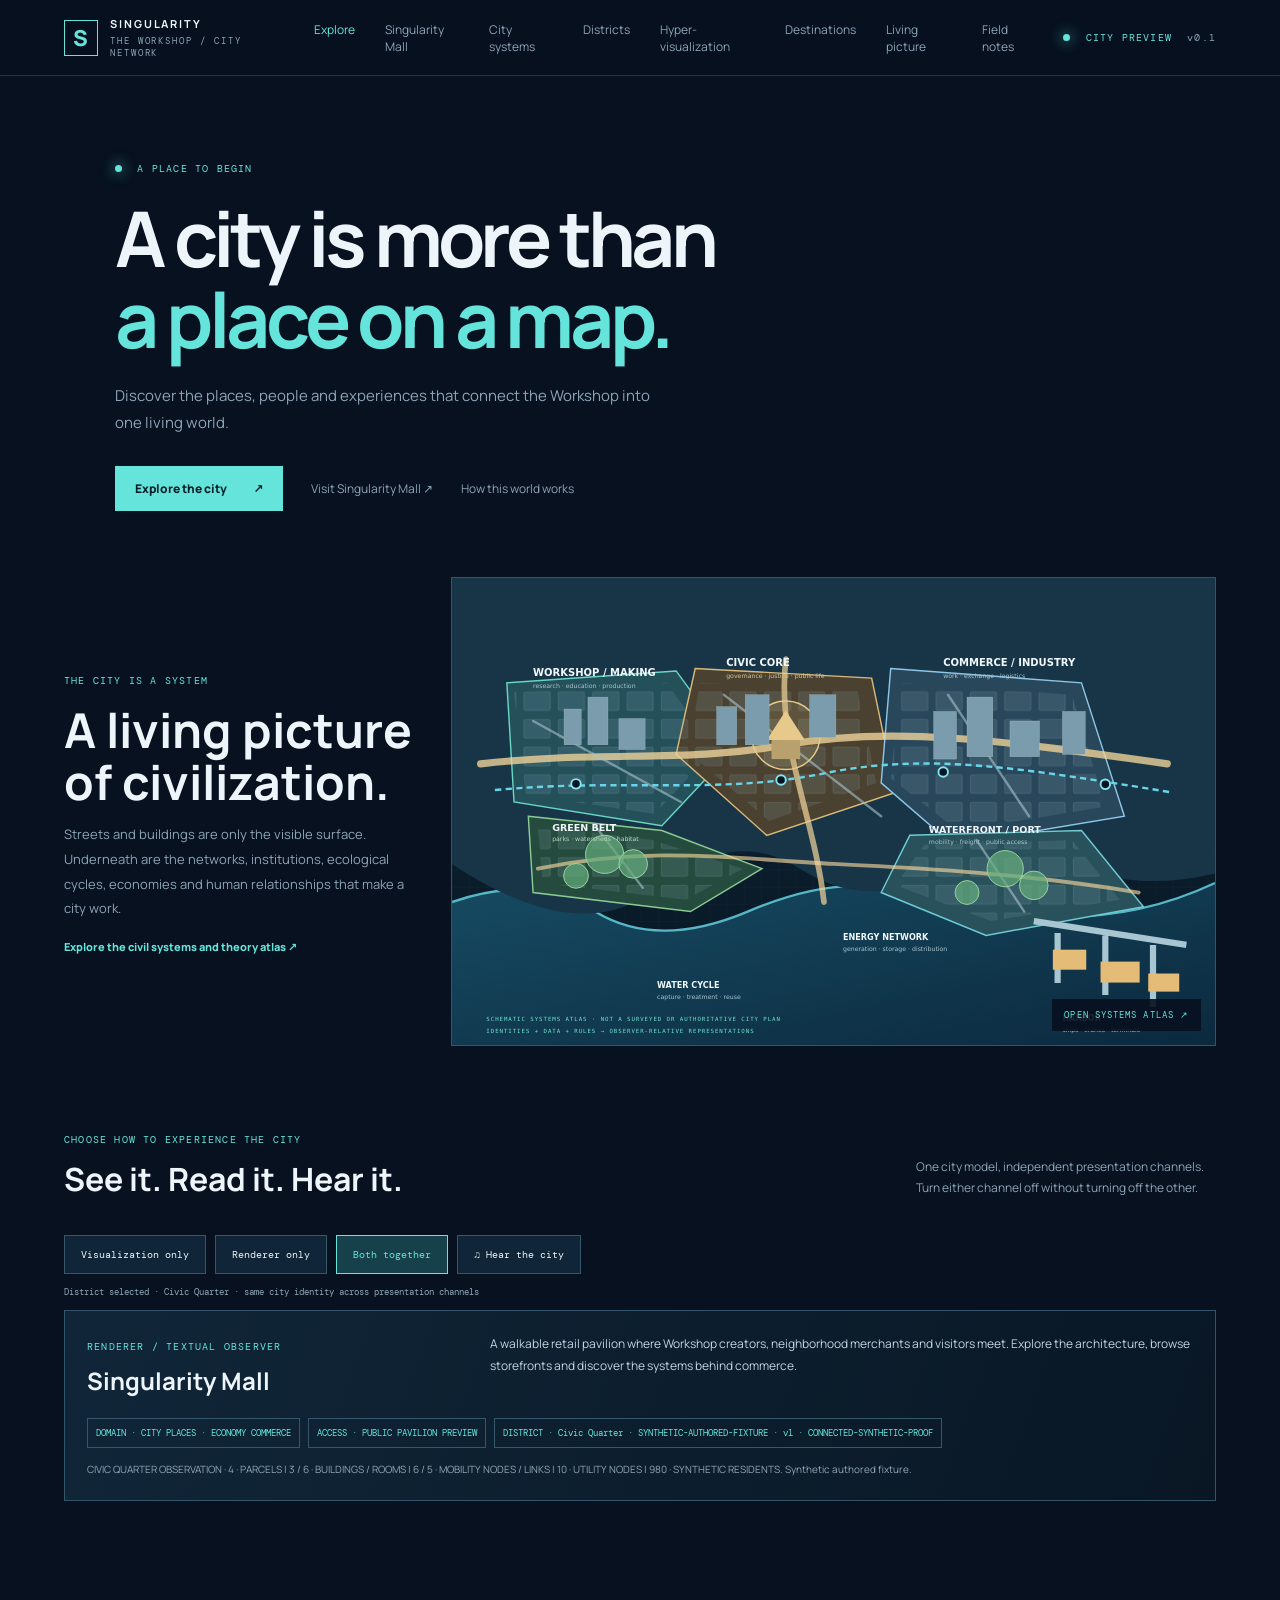
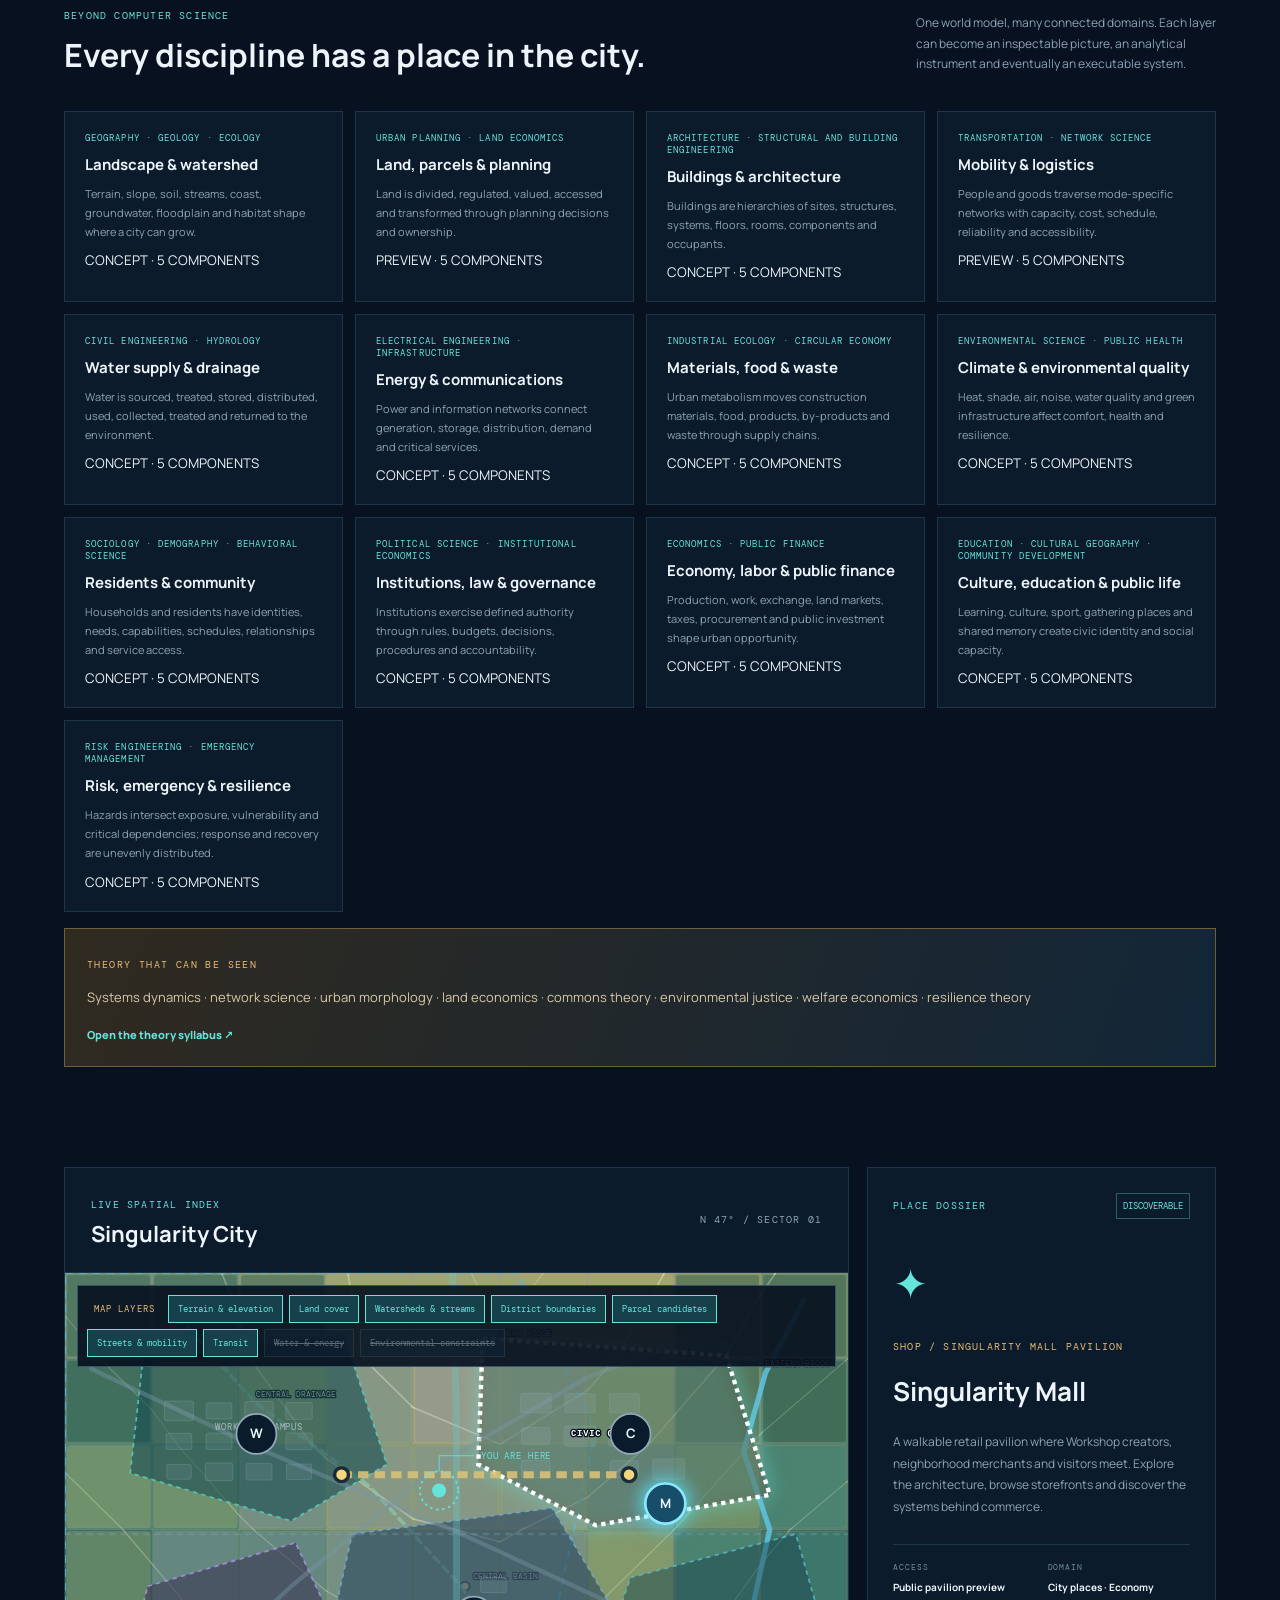
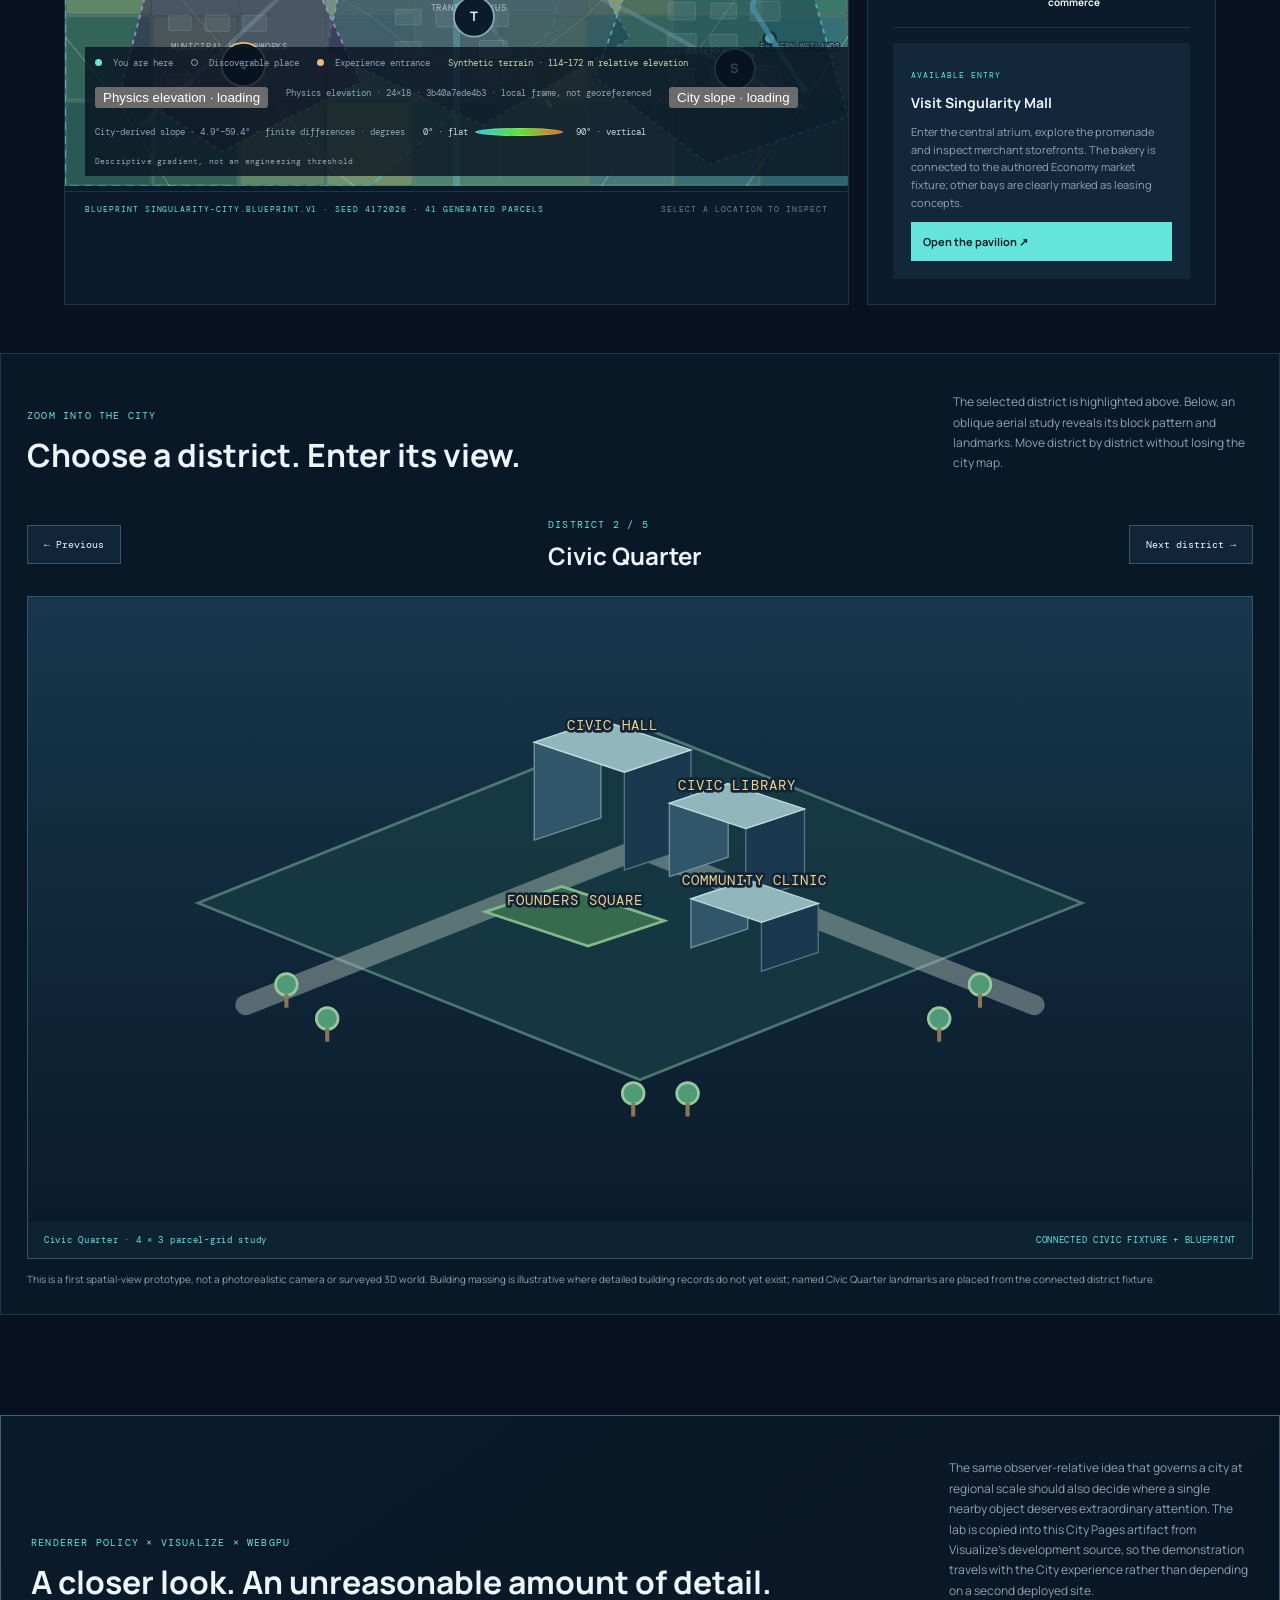
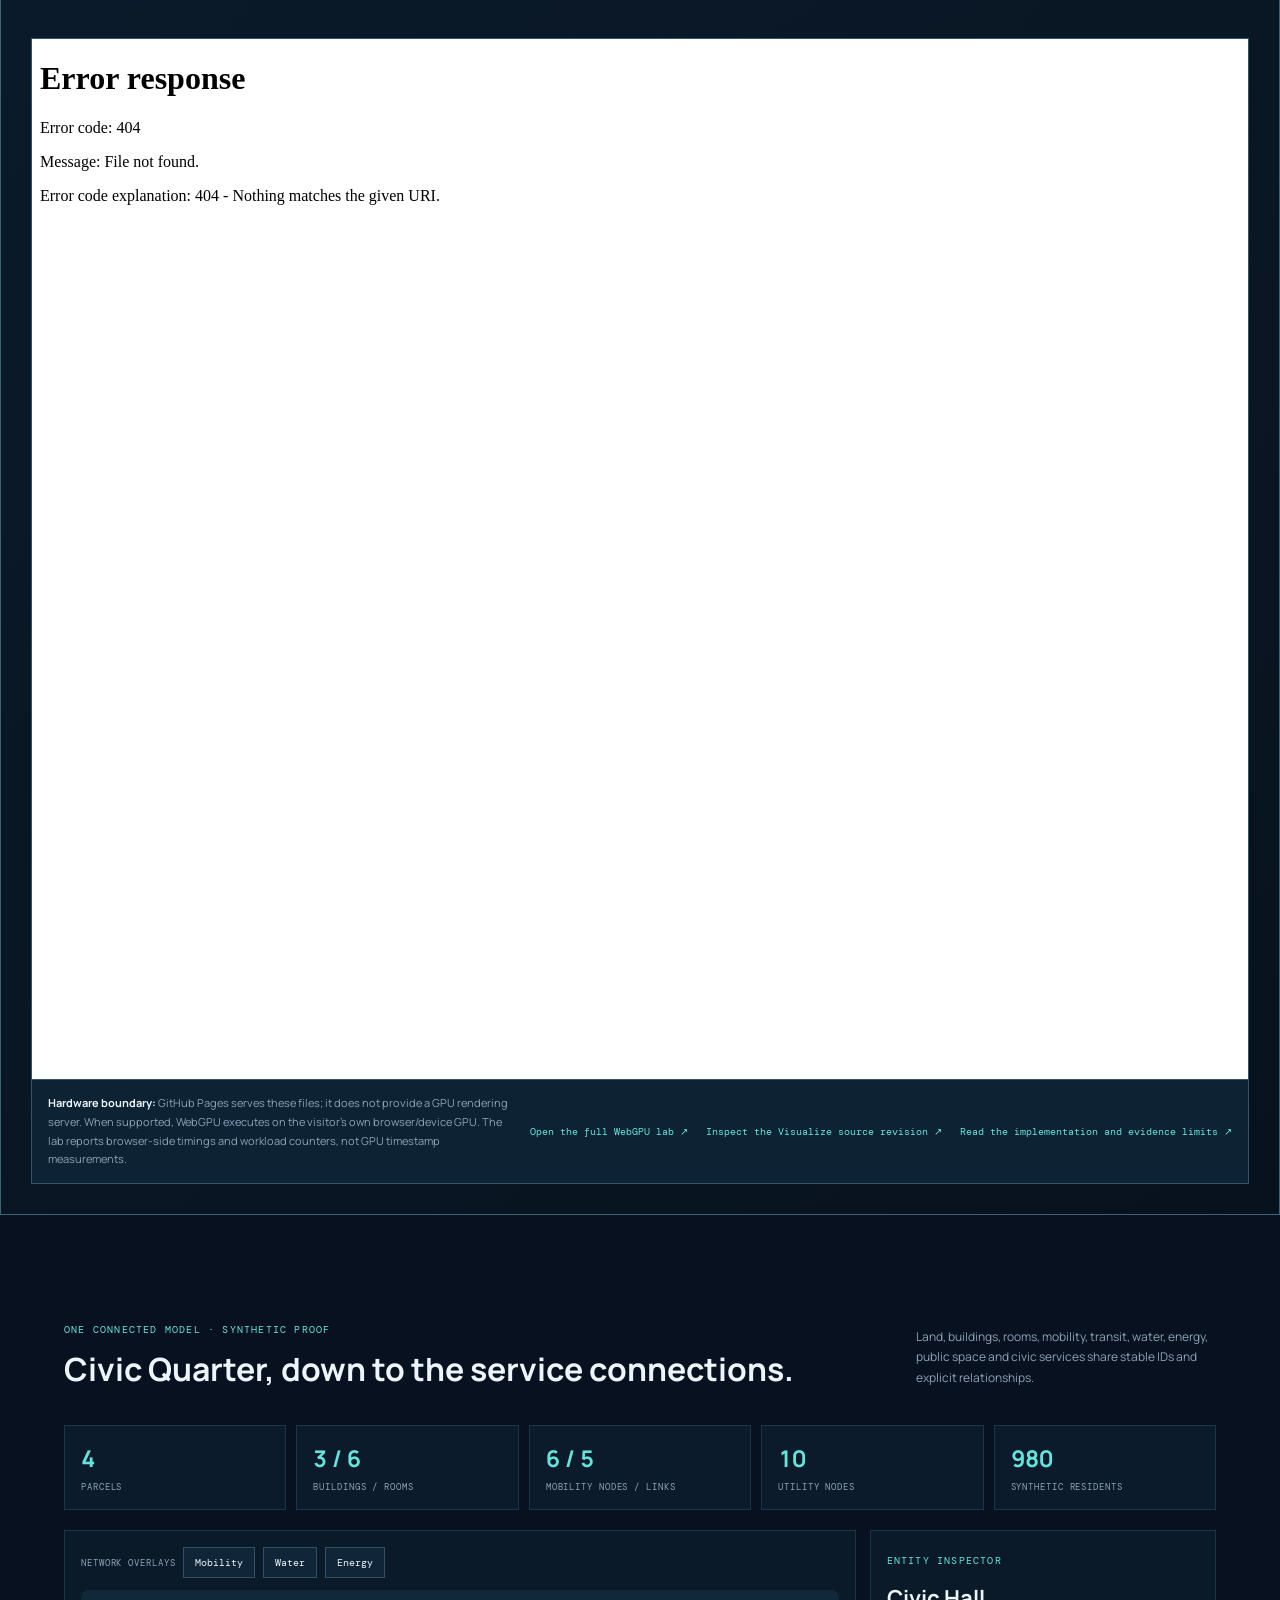
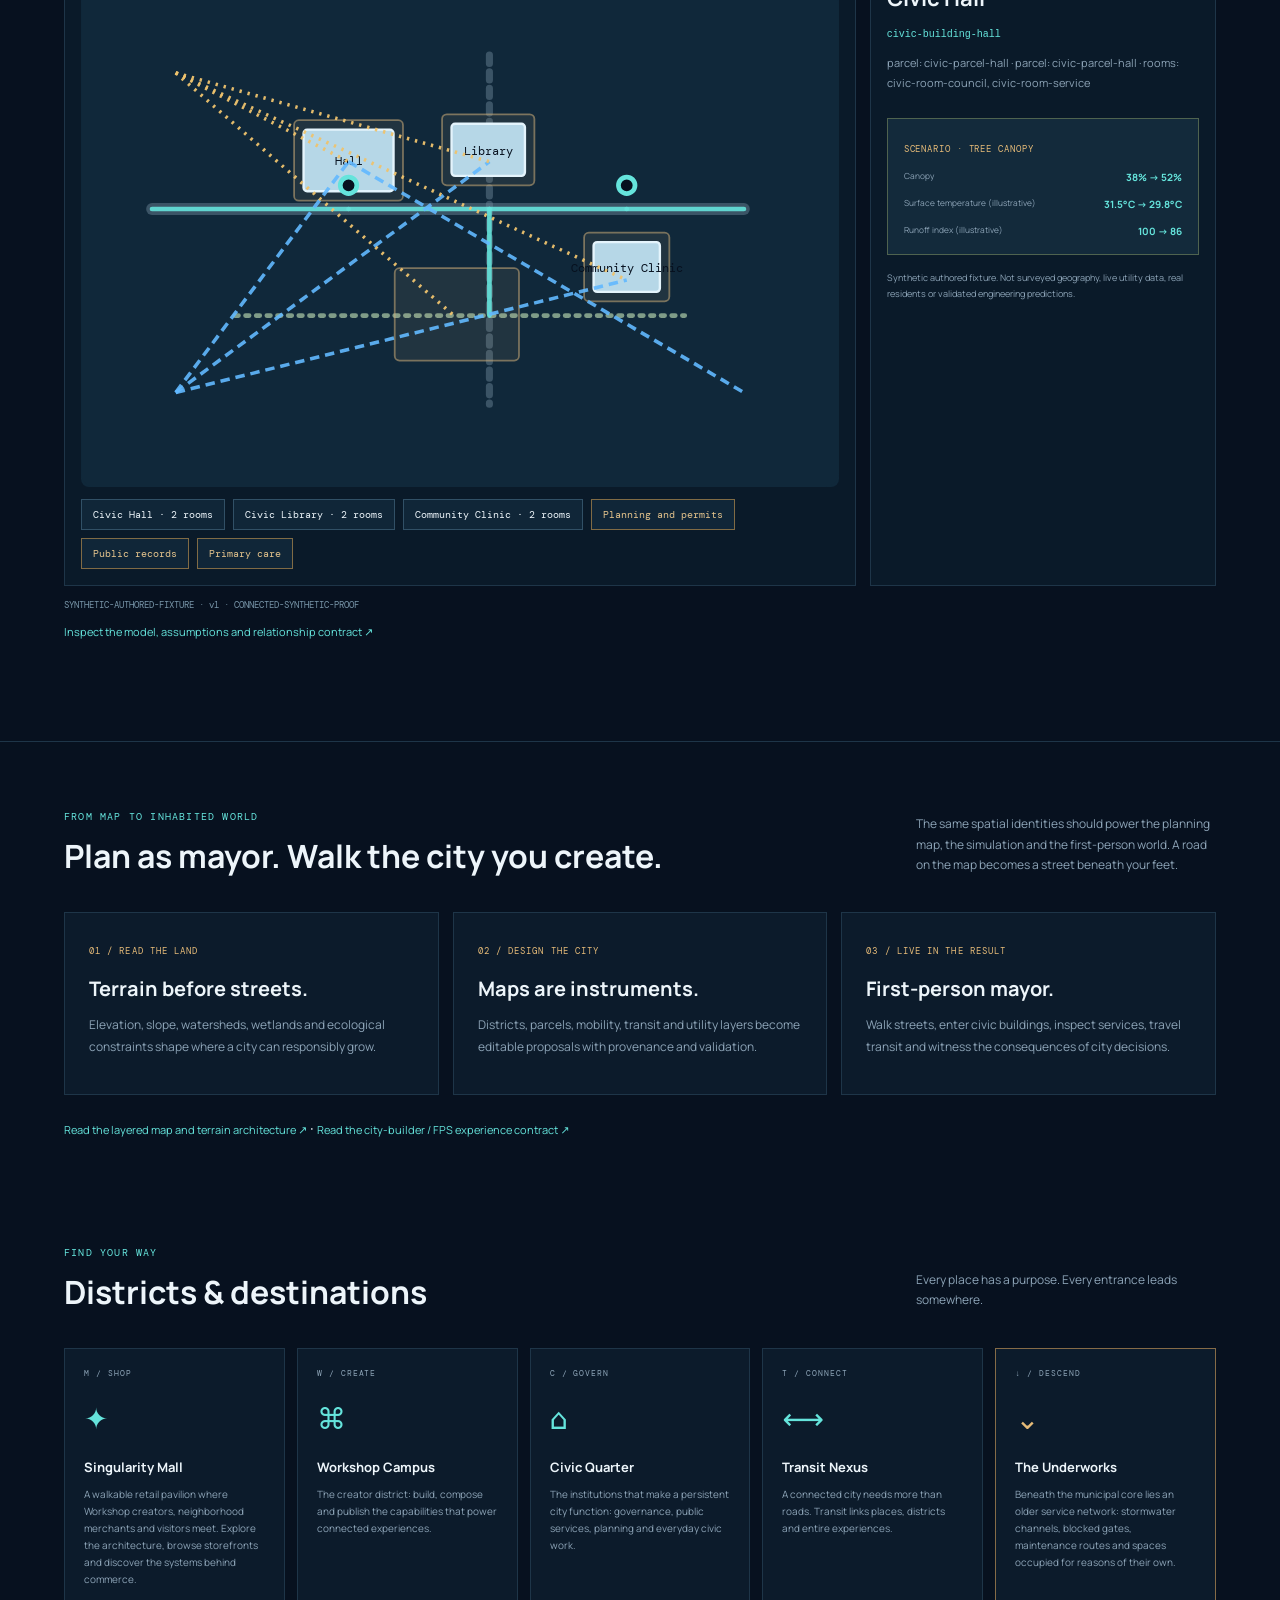
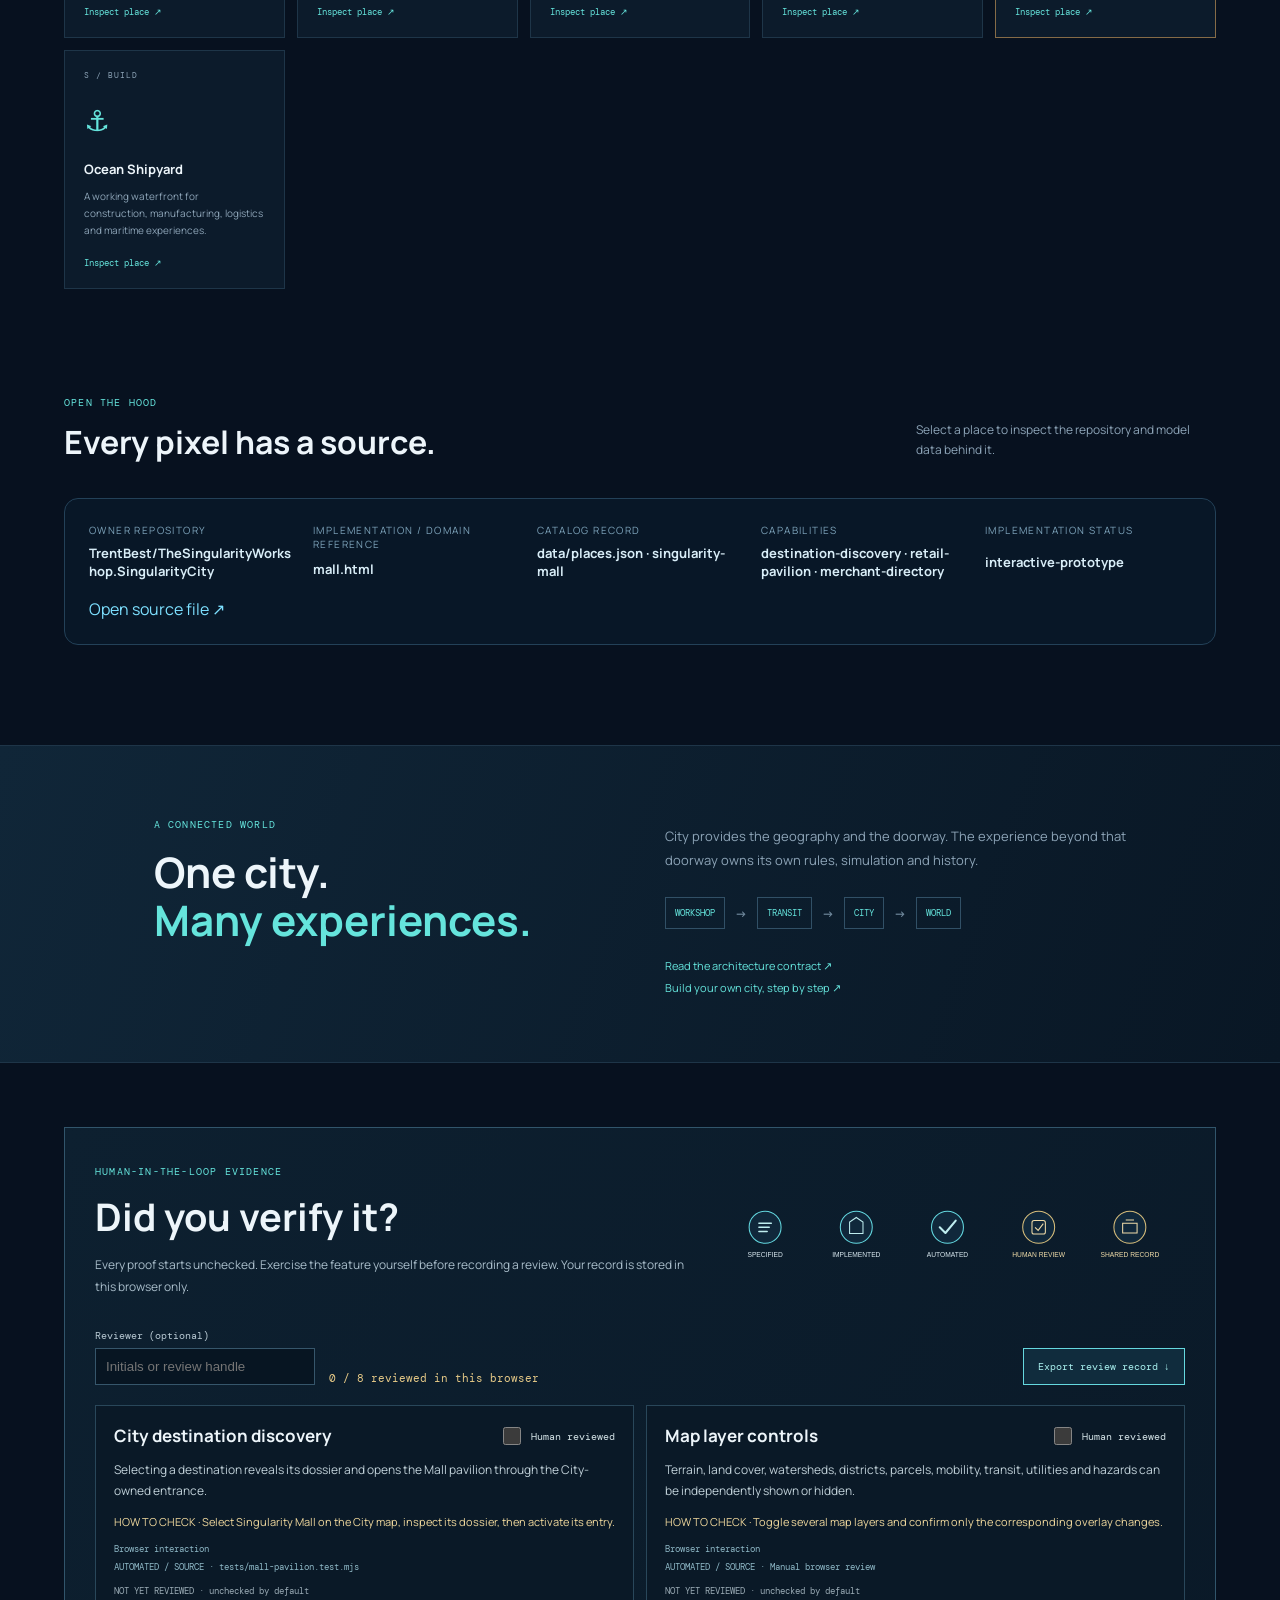
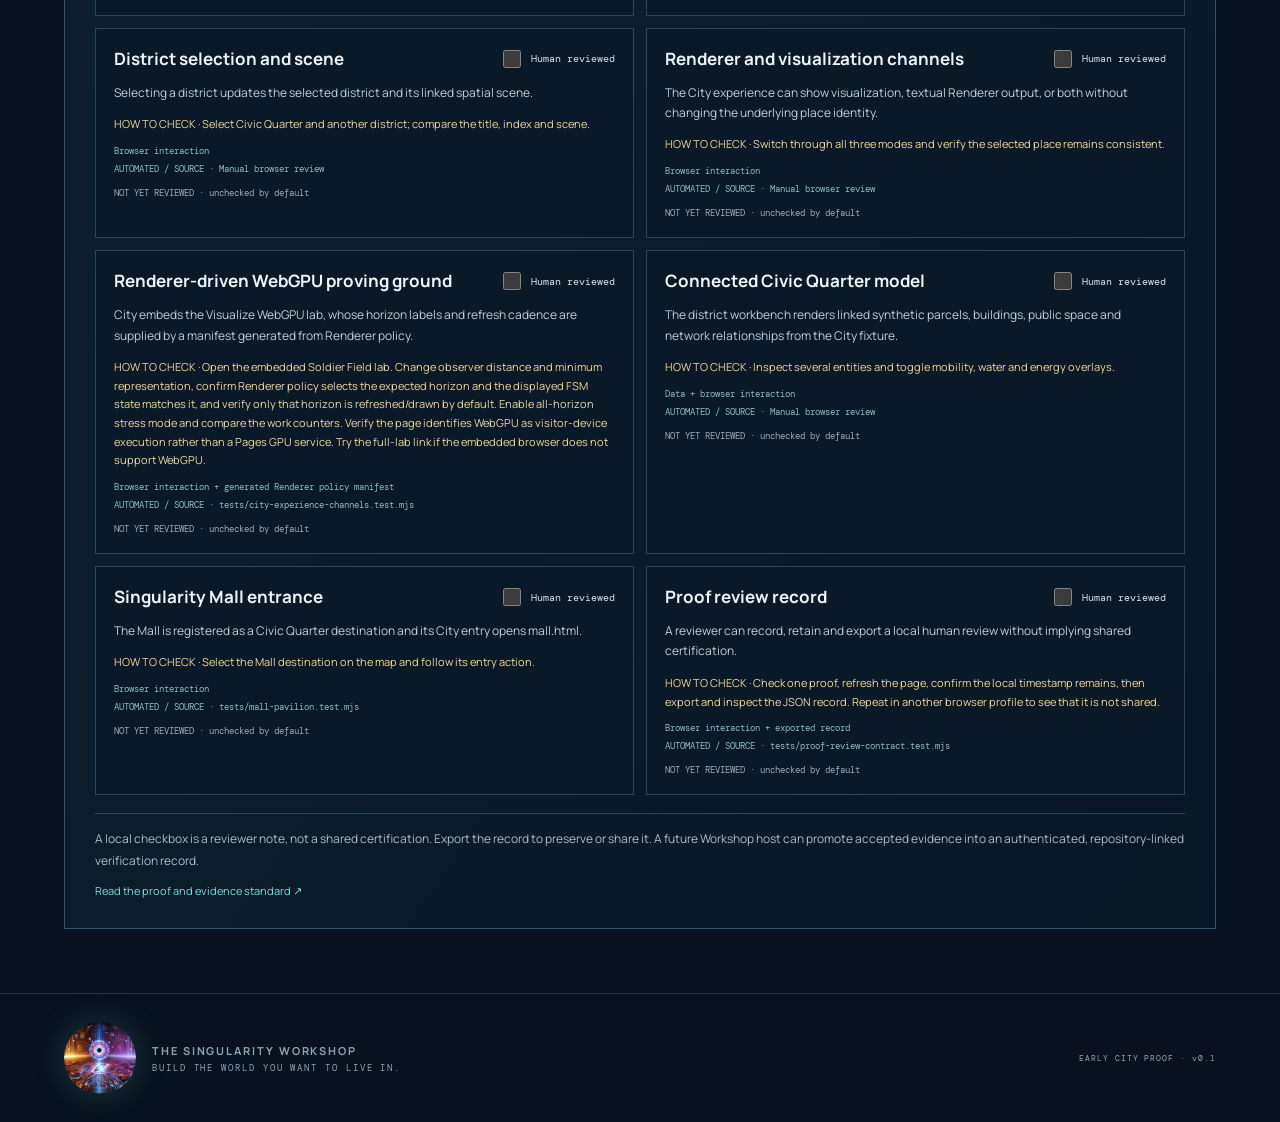
==== commit 9b1e1a19: "feat: embed the local Visualize WebGPU lab in City" ====
--- a/index.html
+++ b/index.html
@@ -119,15 +119,15 @@
     <section class="hyper-visualization section" id="hyper-visualization" aria-labelledby="hyper-visualization-title">
       <div class="section-heading">
         <div><span class="eyebrow">RENDERER POLICY × VISUALIZE × WEBGPU</span><h2 id="hyper-visualization-title">A closer look. An unreasonable amount of detail.</h2></div>
-        <p>The same observer-relative idea that governs a city at regional scale should also decide where a single nearby object deserves extraordinary attention. This live browser lab connects Renderer policy to Visualize's WebGPU workload.</p>
+        <p>The same observer-relative idea that governs a city at regional scale should also decide where a single nearby object deserves extraordinary attention. The lab is copied into this City Pages artifact from Visualize's development source, so the demonstration travels with the City experience rather than depending on a second deployed site.</p>
       </div>
       <div class="hyper-visualization-frame">
-        <iframe src="https://trentbest.github.io/TheSingularityWorkshop.Visualize/samples/SoldierField/WebGpuRunner/" title="Visualize Soldier Field WebGPU and Renderer policy lab" loading="lazy"></iframe>
+        <iframe src="visualization-lab/index.html" title="Visualize Soldier Field WebGPU and Renderer policy lab" loading="lazy"></iframe>
       </div>
       <div class="hyper-visualization-caption">
         <p><strong>Hardware boundary:</strong> GitHub Pages serves these files; it does not provide a GPU rendering server. When supported, WebGPU executes on the visitor's own browser/device GPU. The lab reports browser-side timings and workload counters, not GPU timestamp measurements.</p>
-        <a href="https://trentbest.github.io/TheSingularityWorkshop.Visualize/samples/SoldierField/WebGpuRunner/" target="_blank" rel="noopener">Open the full WebGPU lab ↗</a>
-        <a href="https://github.com/TrentBest/TheSingularityWorkshop.Visualize/blob/development/samples/SoldierField/WebGpuRunner/README.md">Read the implementation and evidence limits ↗</a>
+        <a href="visualization-lab/index.html" target="_blank" rel="noopener">Open the full WebGPU lab ↗</a>
+        <a href="visualization-lab/source-revision.txt">Inspect the Visualize source revision ↗</a><a href="https://github.com/TrentBest/TheSingularityWorkshop.Visualize/blob/development/samples/SoldierField/WebGpuRunner/README.md">Read the implementation and evidence limits ↗</a>
       </div>
     </section>
 
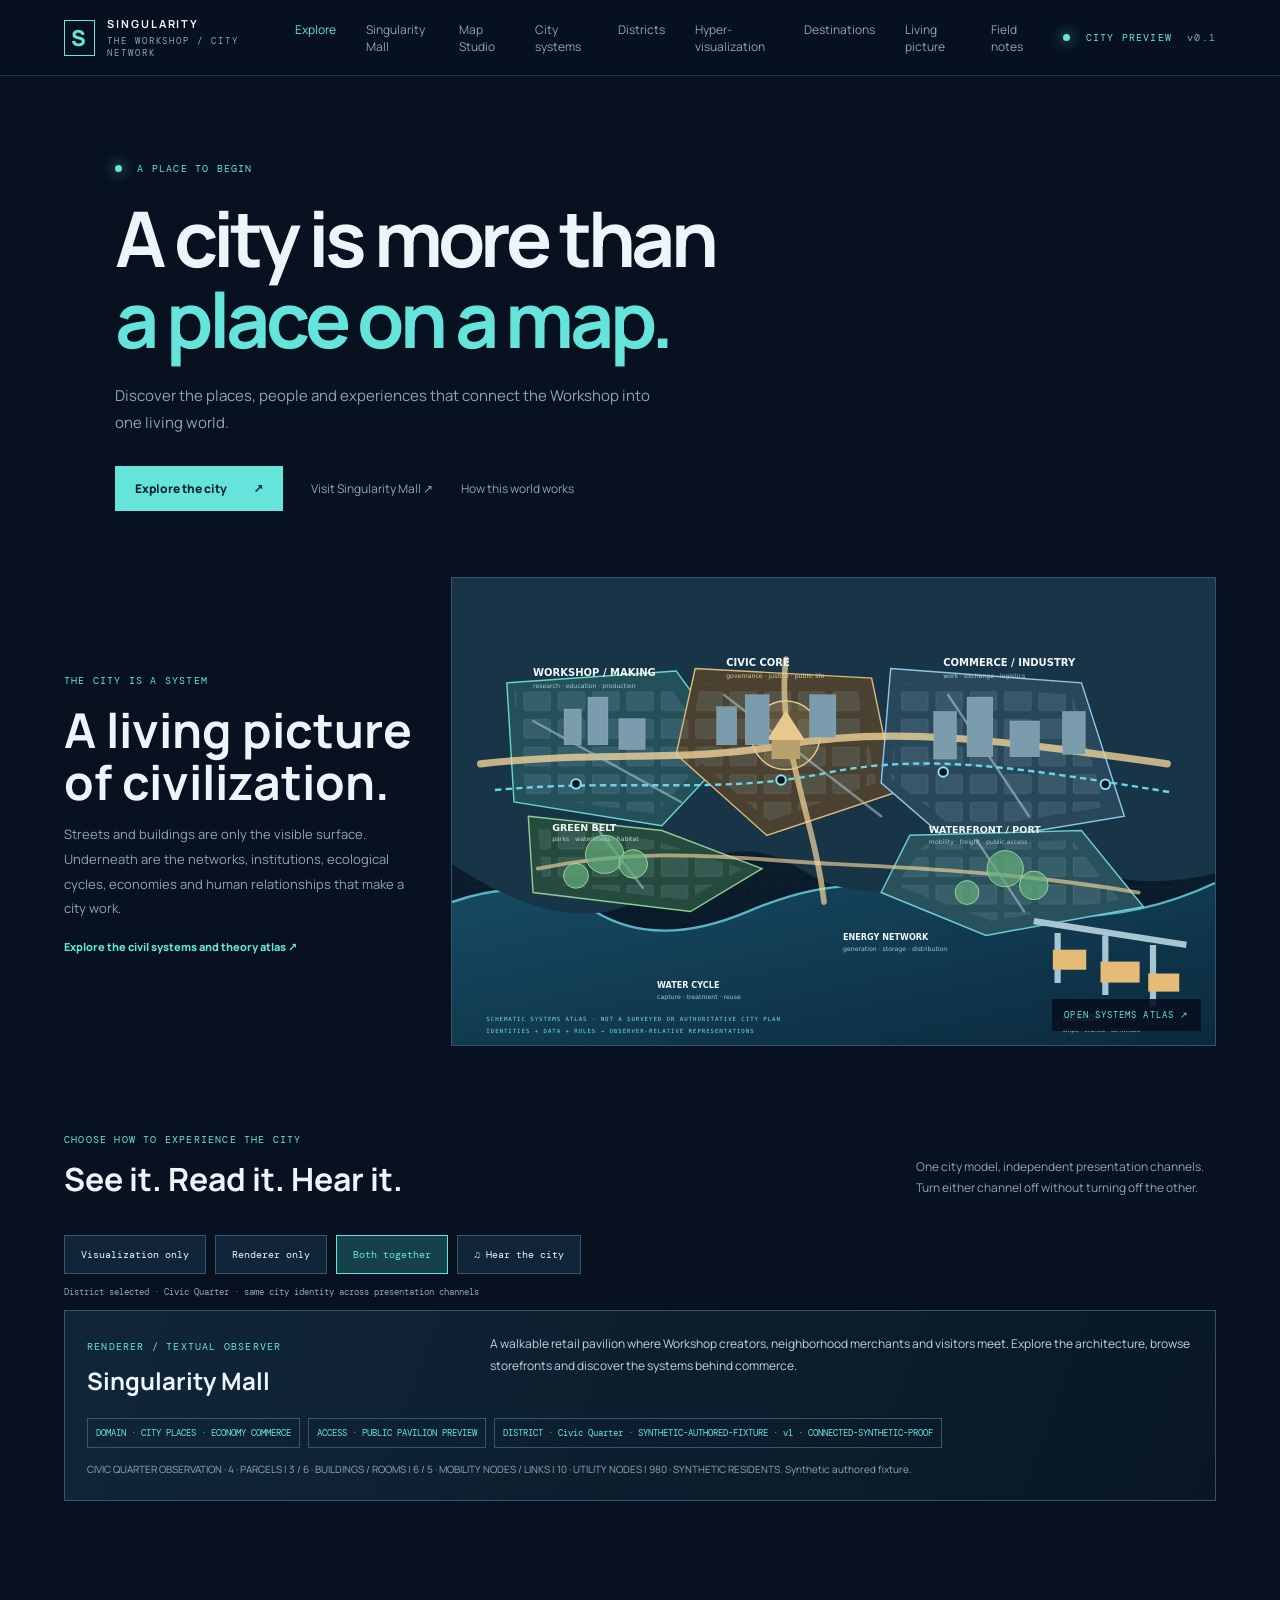
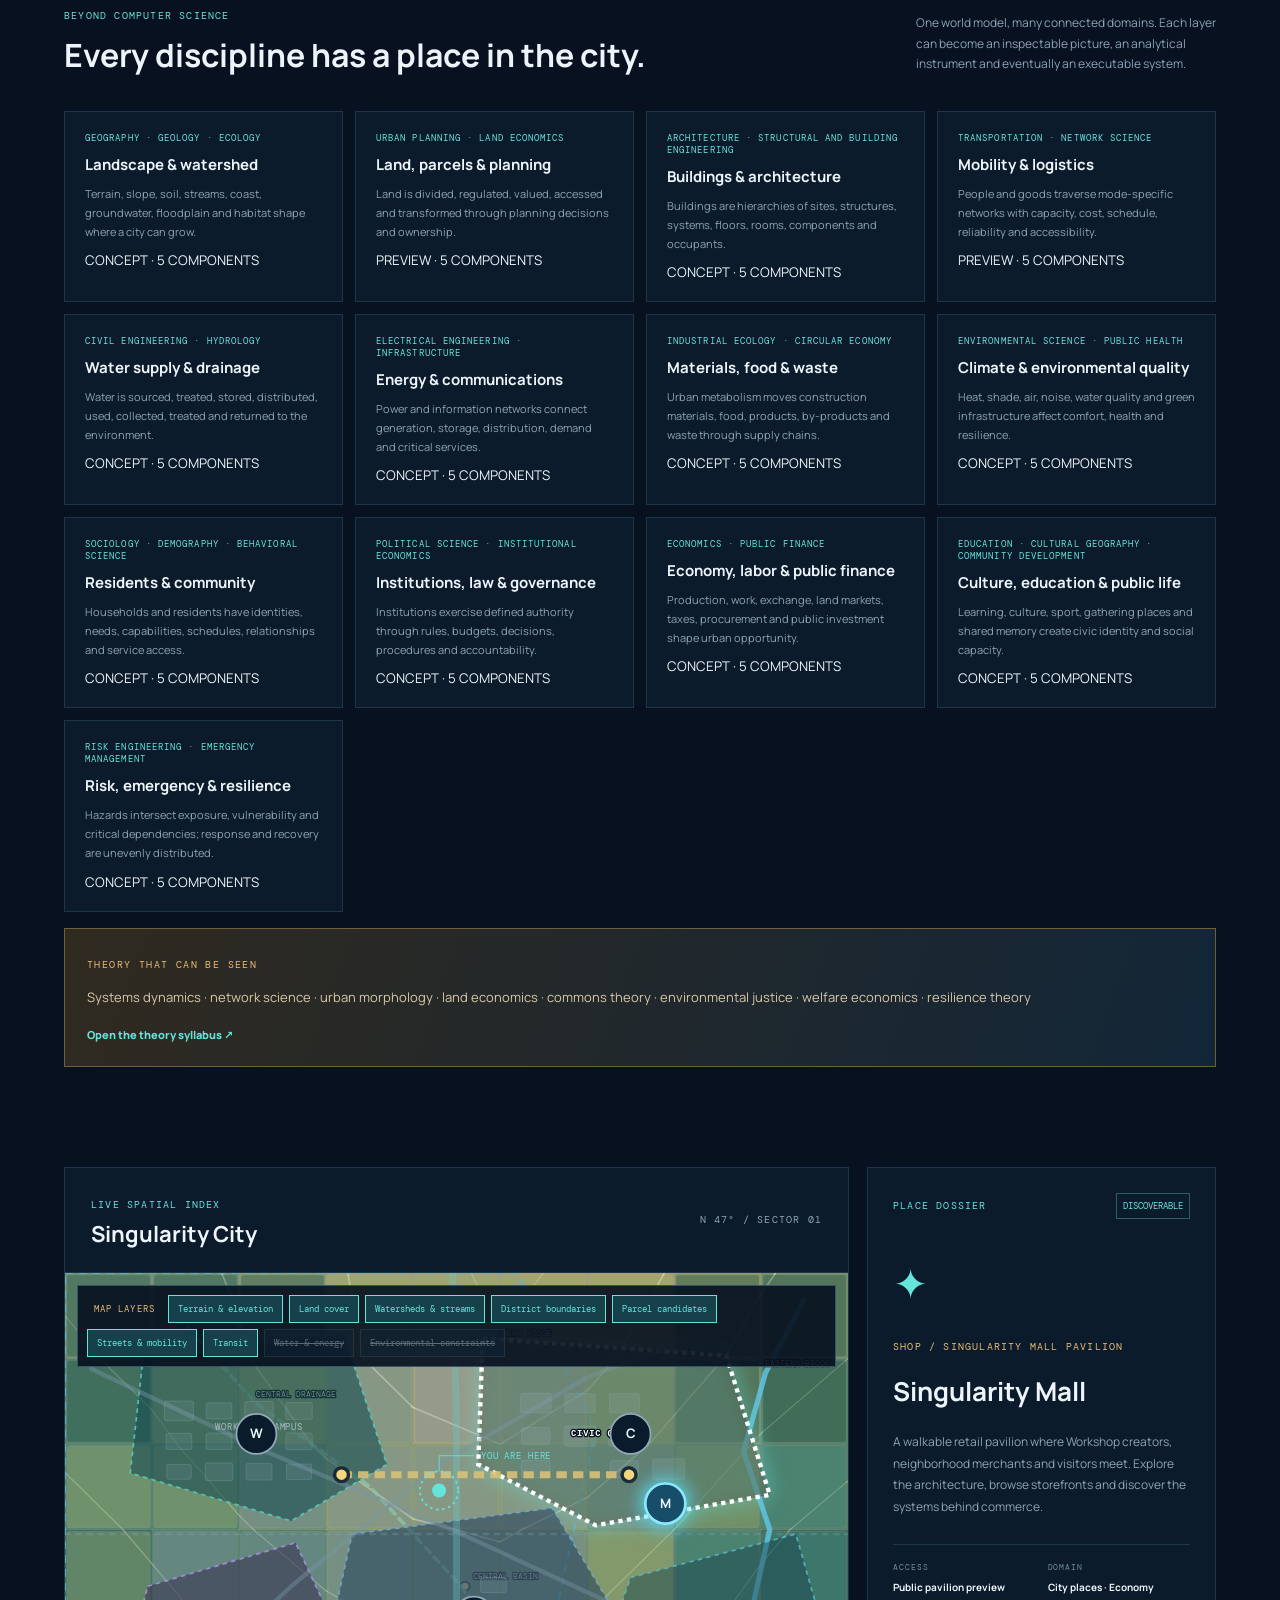
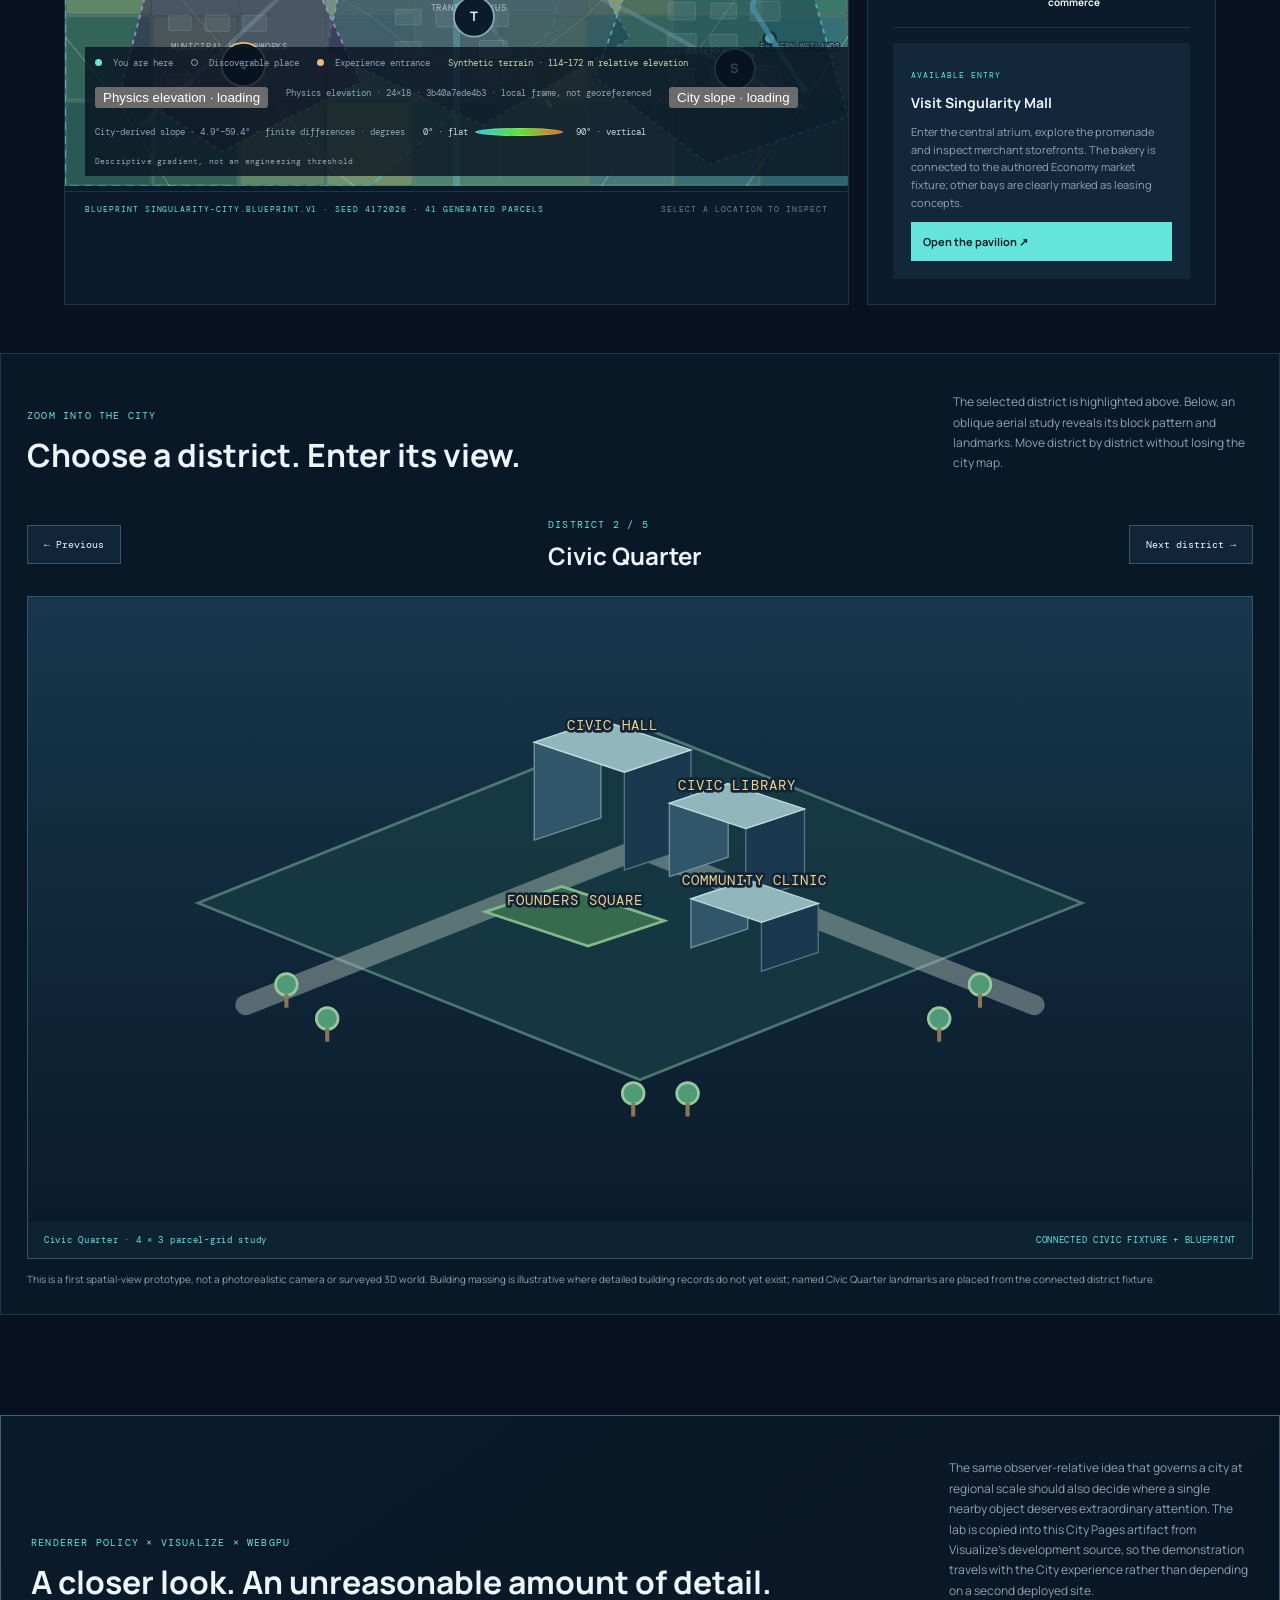
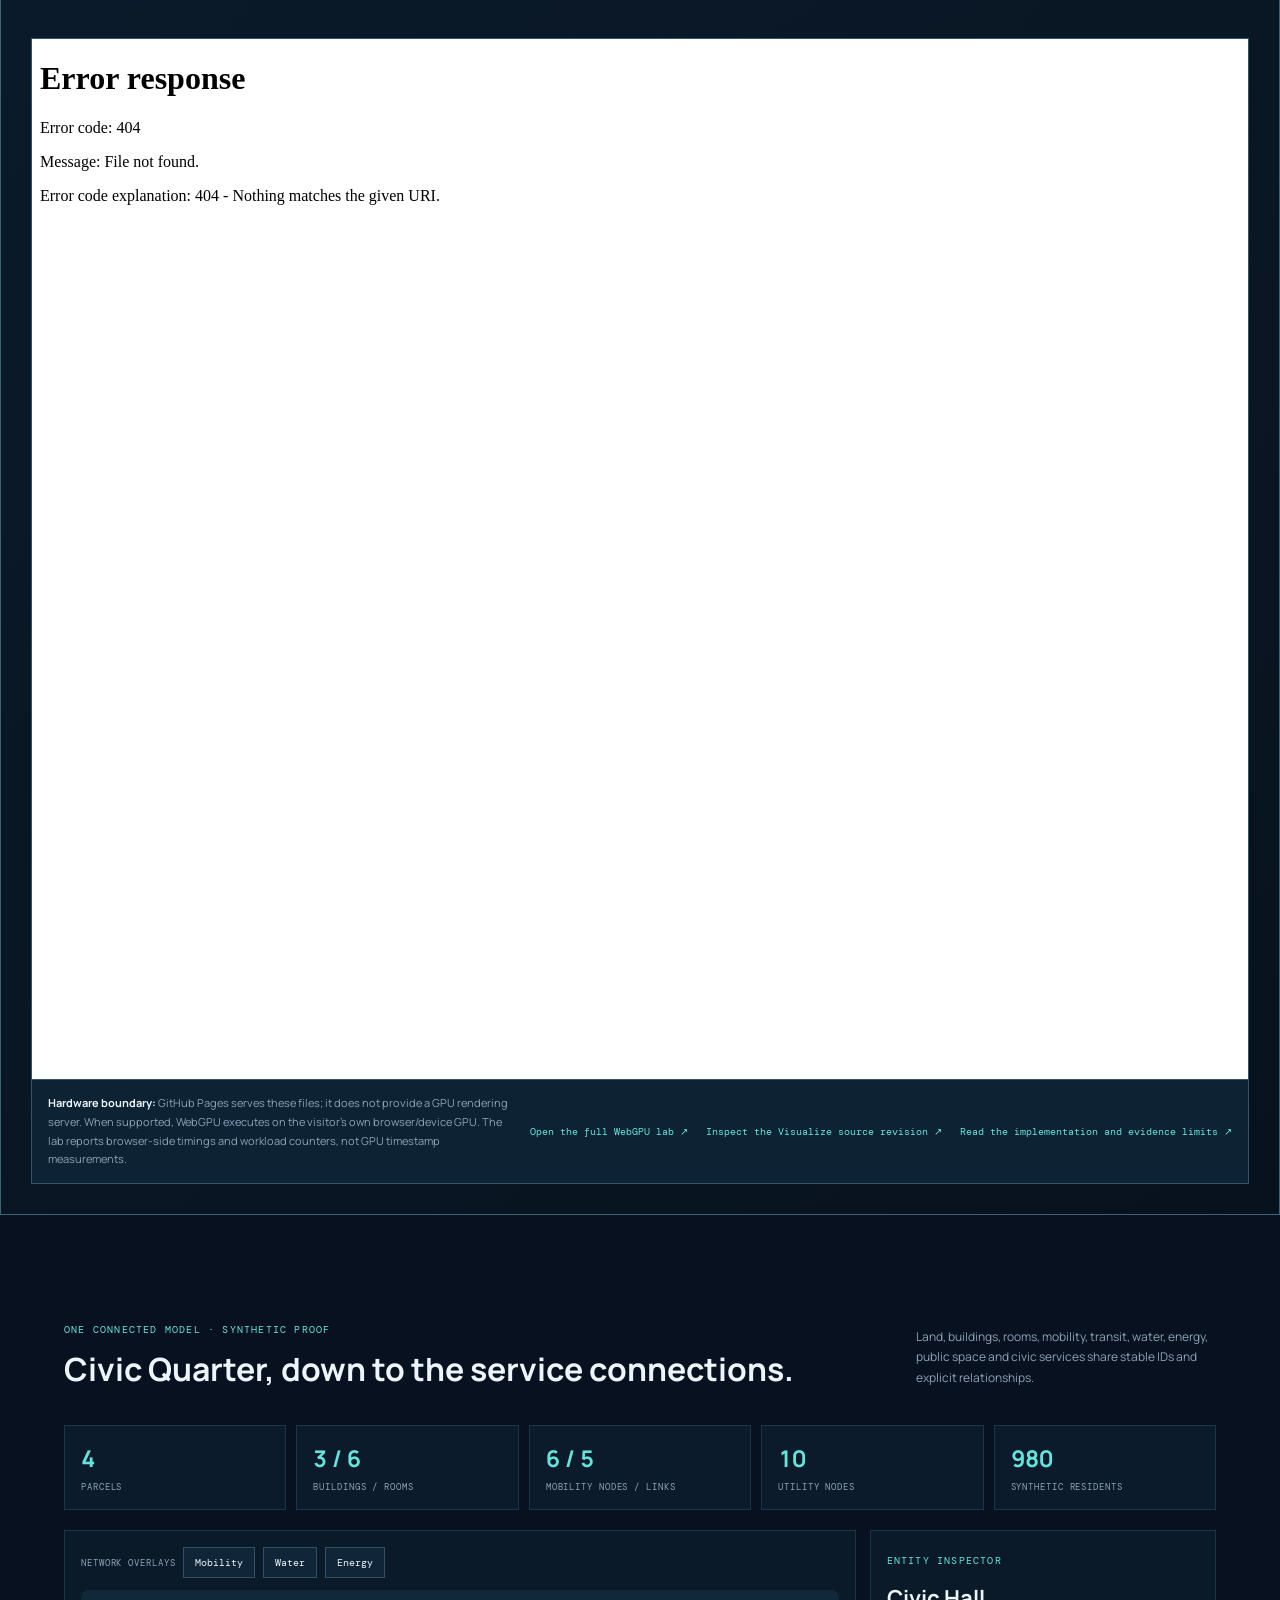
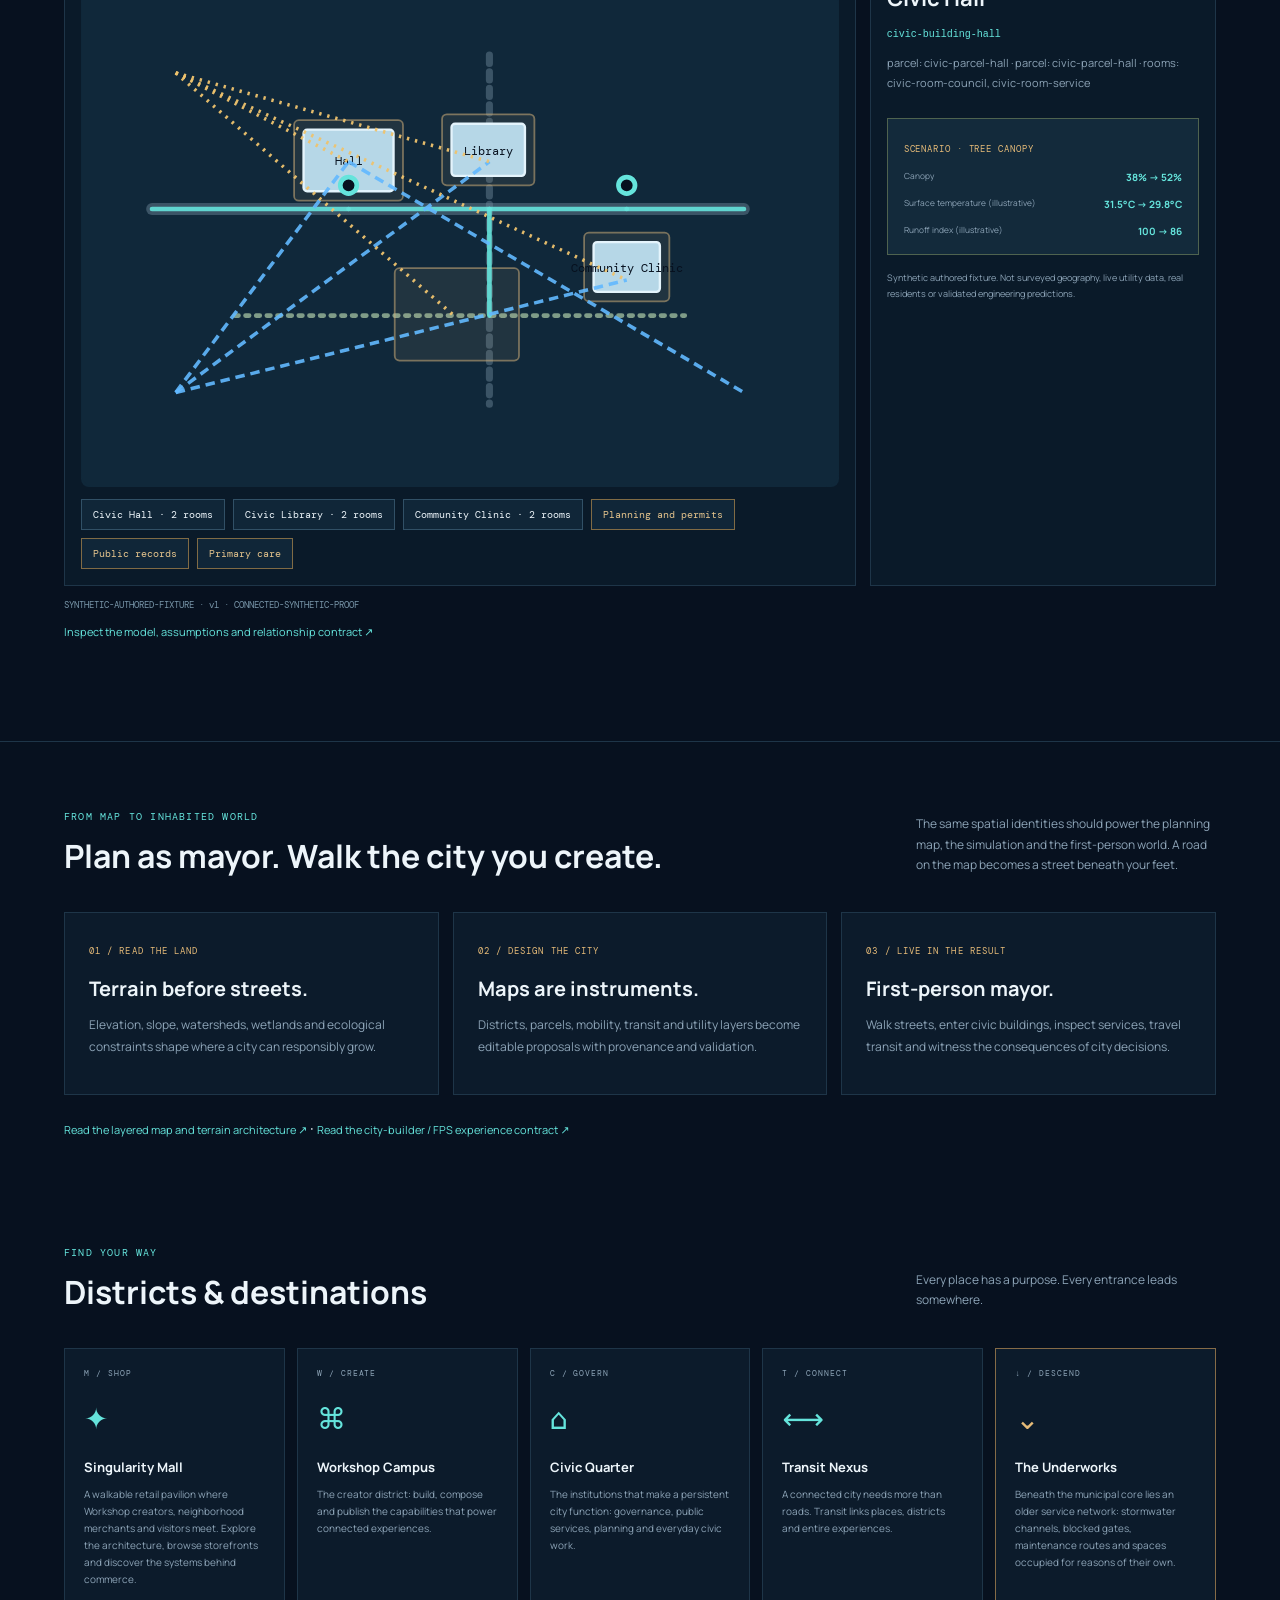
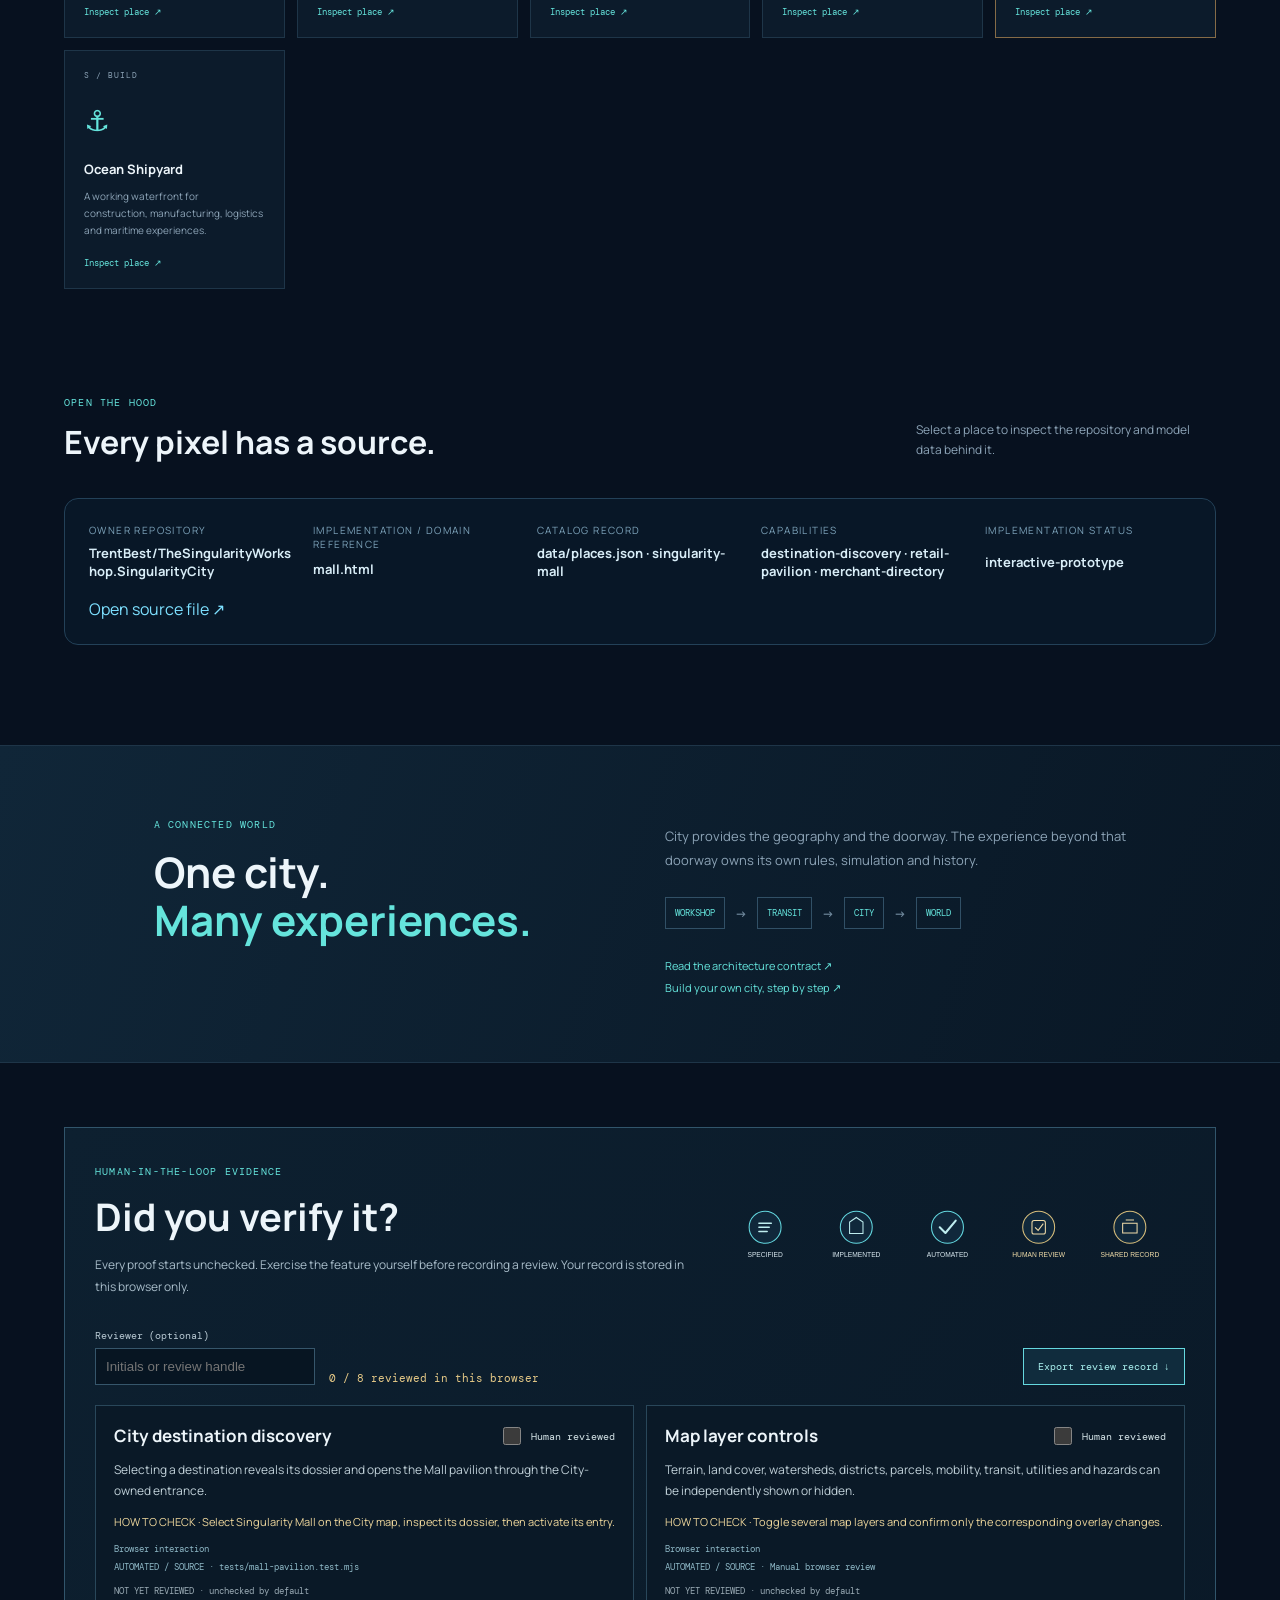
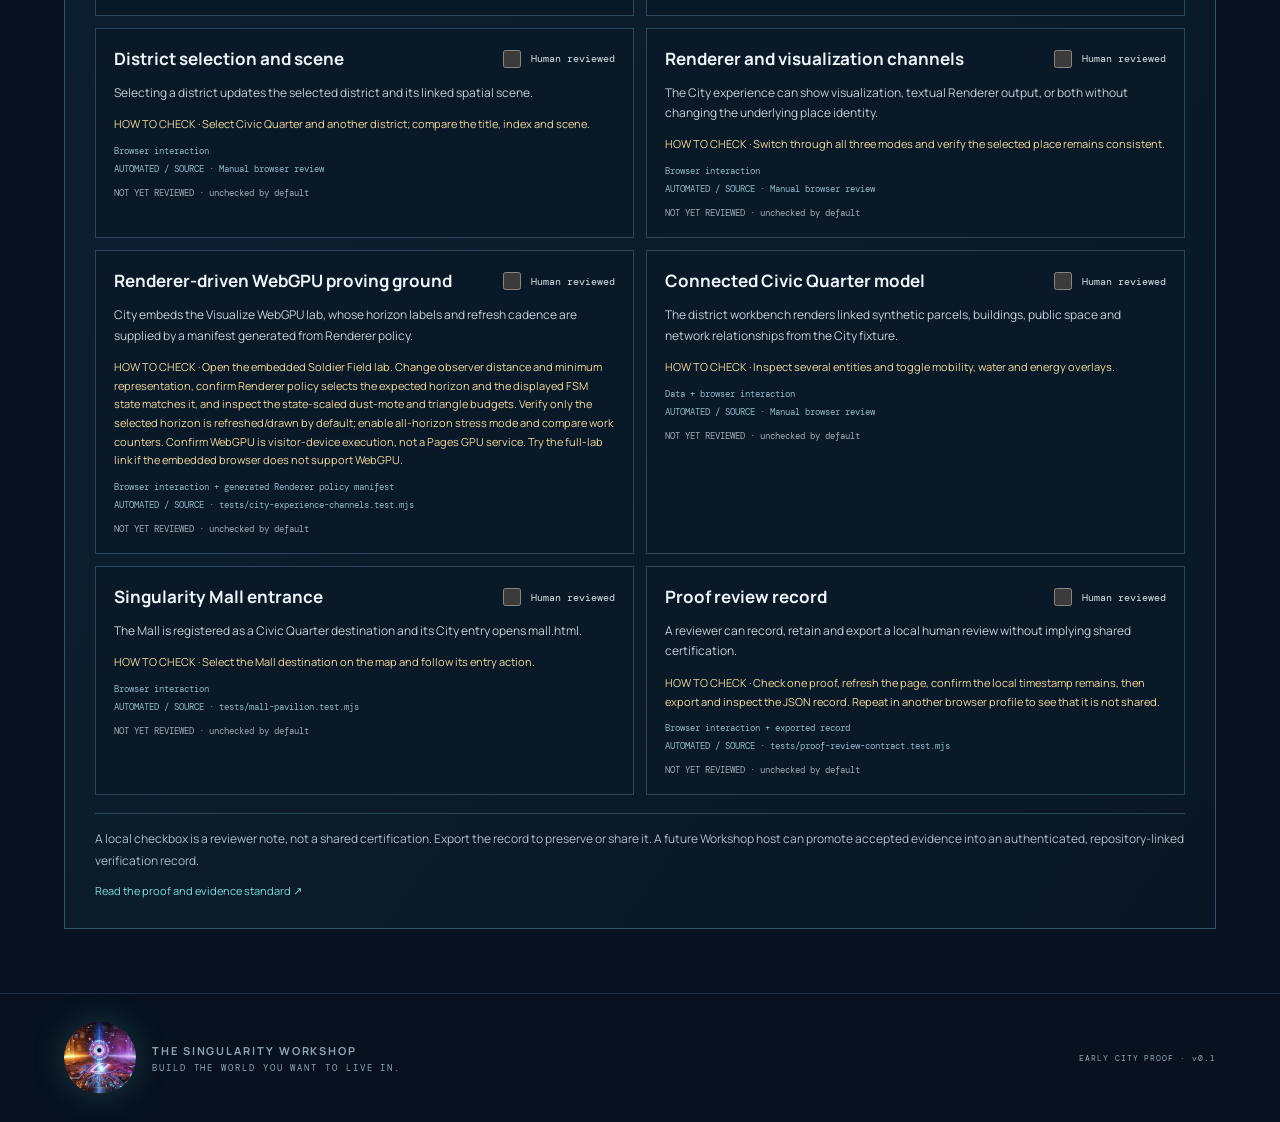
==== commit d918703b: "Add Map Studio to City navigation" ====
--- a/index.html
+++ b/index.html
@@ -14,7 +14,7 @@
     <a class="brand" href="#city" aria-label="Singularity City home">
       <span class="brand-mark">S</span><span><strong>SINGULARITY</strong><small>THE WORKSHOP / CITY NETWORK</small></span>
     </a>
-    <nav aria-label="Primary navigation"><a class="active" href="#city">Explore</a><a href="mall.html">Singularity Mall</a><a href="#systems">City systems</a><a href="#districts">Districts</a><a href="#hyper-visualization">Hyper-visualization</a><a href="#destinations">Destinations</a><a href="docs/LIVING_PICTURE.md">Living picture</a><a href="thinking.html">Field notes</a></nav>
+    <nav aria-label="Primary navigation"><a class="active" href="#city">Explore</a><a href="mall.html">Singularity Mall</a><a href="maps.html">Map Studio</a><a href="#systems">City systems</a><a href="#districts">Districts</a><a href="#hyper-visualization">Hyper-visualization</a><a href="#destinations">Destinations</a><a href="docs/LIVING_PICTURE.md">Living picture</a><a href="thinking.html">Field notes</a></nav>
     <div class="network-state"><i></i> CITY PREVIEW <span>v0.1</span></div>
   </header>
 
